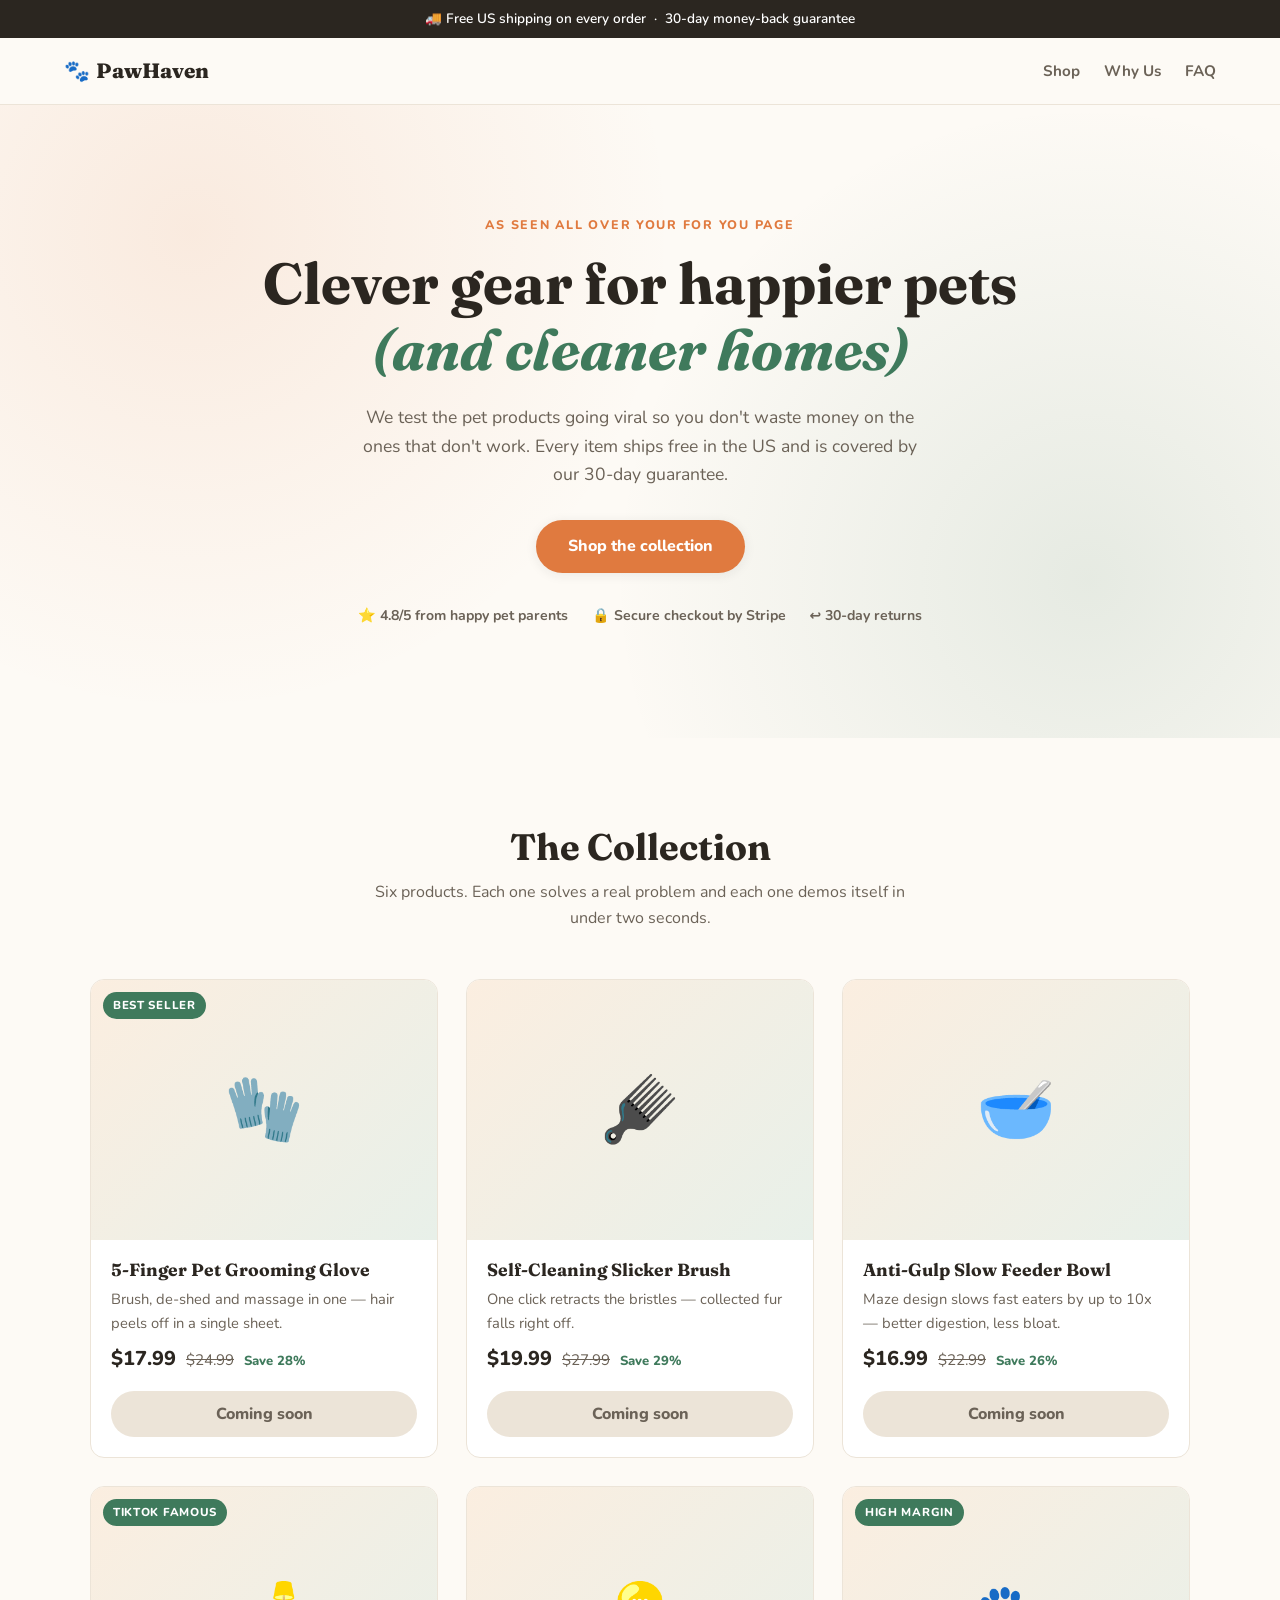
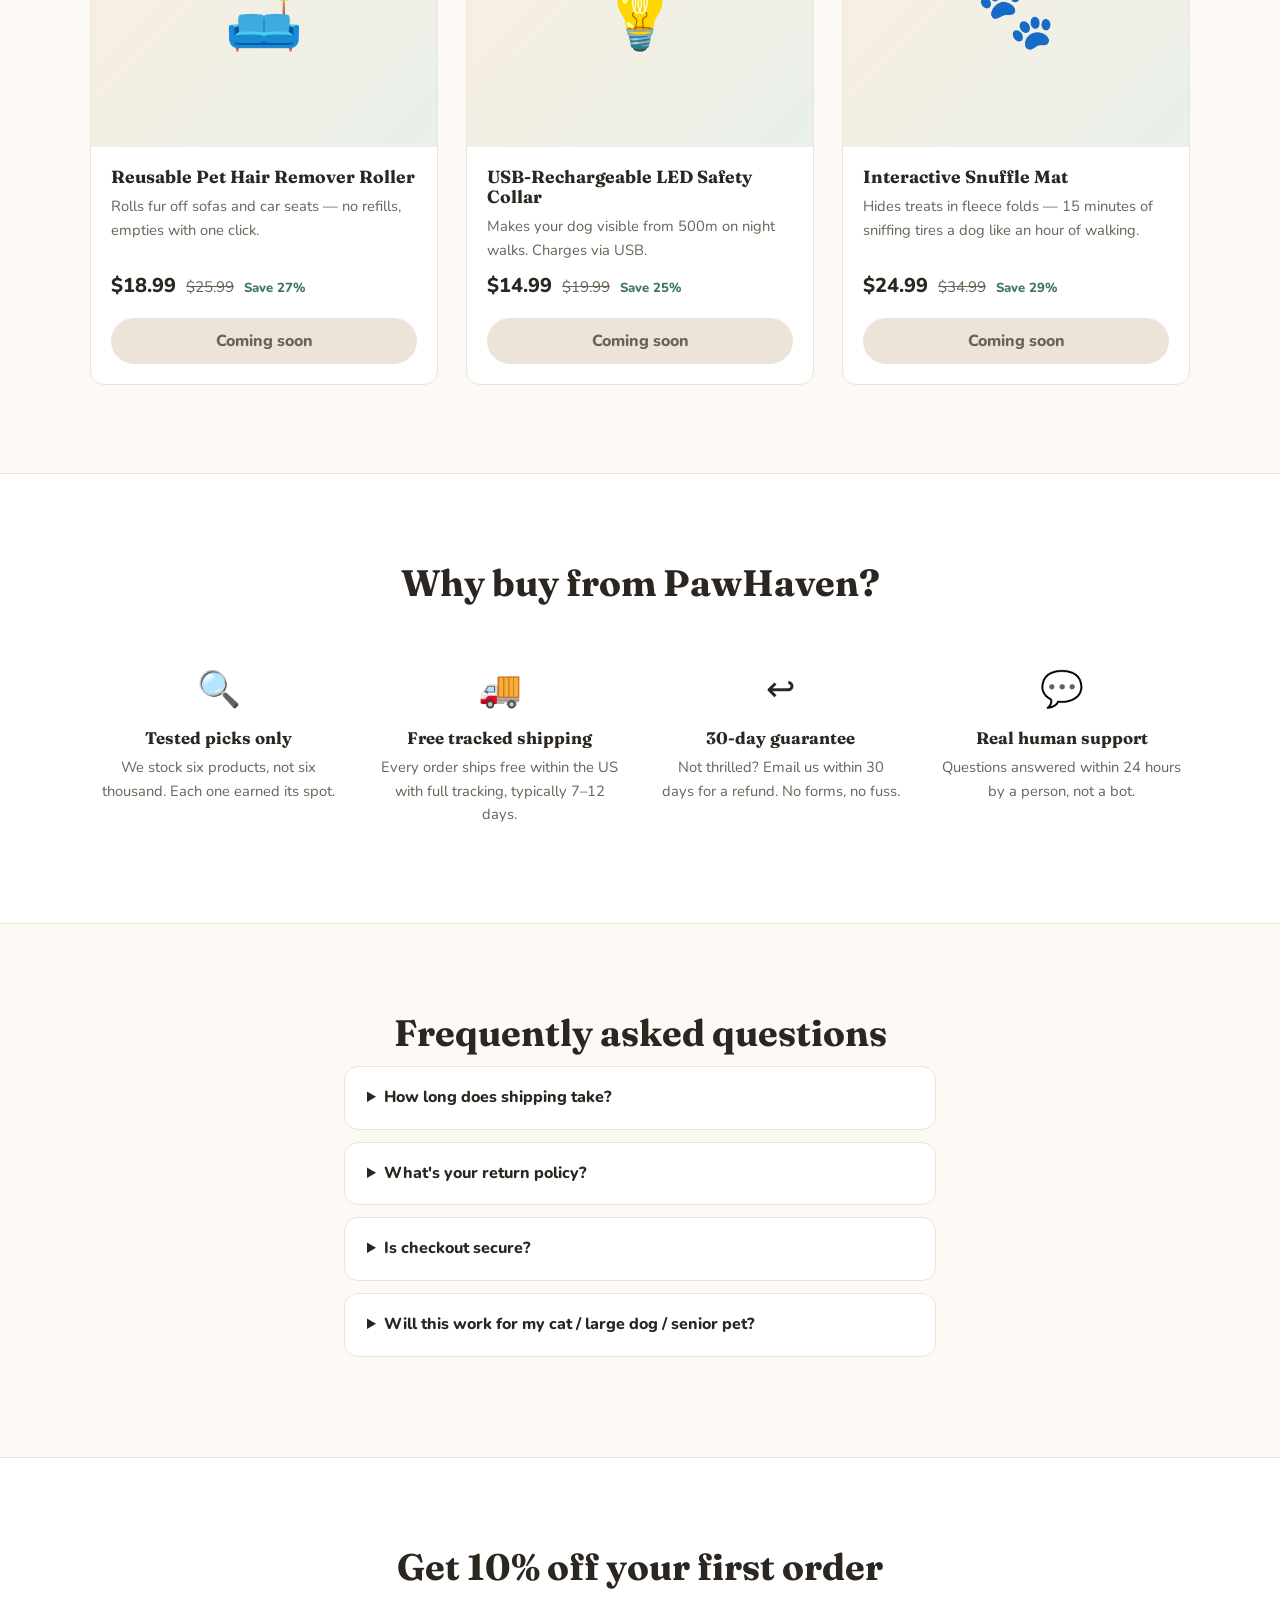
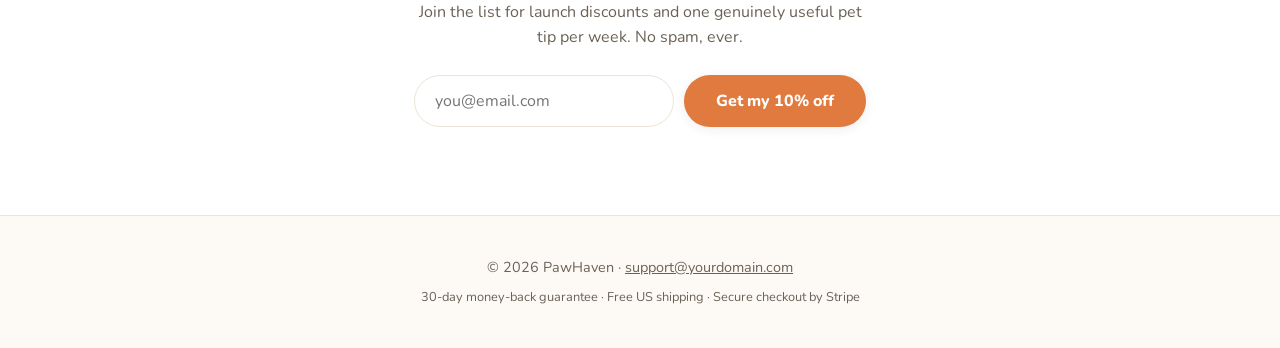
==== index.html @ 79b362ac "Add PawHaven dropshipping store: storefront, product catalog, and launch playbooks - Static storefro" ====
<!DOCTYPE html>
<html lang="en">
<head>
  <meta charset="UTF-8" />
  <meta name="viewport" content="width=device-width, initial-scale=1.0" />
  <title>PawHaven — Clever Gear for Happier Pets</title>
  <meta name="description" content="TikTok-famous pet essentials: grooming gloves, self-cleaning brushes, slow feeders and more. Free US shipping on every order." />
  <link rel="preconnect" href="https://fonts.googleapis.com" />
  <link rel="preconnect" href="https://fonts.gstatic.com" crossorigin />
  <link href="https://fonts.googleapis.com/css2?family=Nunito:wght@400;600;700;800&family=Fraunces:opsz,wght@9..144,600;9..144,700&display=swap" rel="stylesheet" />
  <link rel="stylesheet" href="assets/css/style.css" />
  <link rel="icon" href="data:image/svg+xml,<svg xmlns='http://www.w3.org/2000/svg' viewBox='0 0 100 100'><text y='.9em' font-size='90'>🐾</text></svg>" />
</head>
<body>

  <div class="announcement">🚚 Free US shipping on every order &nbsp;·&nbsp; 30-day money-back guarantee</div>

  <header class="site-header">
    <a class="logo" href="#">🐾 <span>PawHaven</span></a>
    <nav>
      <a href="#products">Shop</a>
      <a href="#why-us">Why Us</a>
      <a href="#faq">FAQ</a>
    </nav>
  </header>

  <section class="hero">
    <div class="hero-inner">
      <p class="hero-kicker">As seen all over your For You page</p>
      <h1>Clever gear for happier pets<br /><em>(and cleaner homes)</em></h1>
      <p class="hero-sub">We test the pet products going viral so you don't waste money on the ones that don't work. Every item ships free in the US and is covered by our 30-day guarantee.</p>
      <a class="btn btn-primary" href="#products">Shop the collection</a>
      <div class="hero-trust">
        <span>⭐ 4.8/5 from happy pet parents</span>
        <span>🔒 Secure checkout by Stripe</span>
        <span>↩️ 30-day returns</span>
      </div>
    </div>
  </section>

  <main>
    <section id="products" class="products-section">
      <h2>The Collection</h2>
      <p class="section-sub">Six products. Each one solves a real problem and each one demos itself in under two seconds.</p>
      <div class="product-grid" id="product-grid"><!-- rendered by app.js --></div>
    </section>

    <section id="why-us" class="why-section">
      <h2>Why buy from PawHaven?</h2>
      <div class="why-grid">
        <div class="why-card"><div class="why-icon">🔍</div><h3>Tested picks only</h3><p>We stock six products, not six thousand. Each one earned its spot.</p></div>
        <div class="why-card"><div class="why-icon">🚚</div><h3>Free tracked shipping</h3><p>Every order ships free within the US with full tracking, typically 7–12 days.</p></div>
        <div class="why-card"><div class="why-icon">↩️</div><h3>30-day guarantee</h3><p>Not thrilled? Email us within 30 days for a refund. No forms, no fuss.</p></div>
        <div class="why-card"><div class="why-icon">💬</div><h3>Real human support</h3><p>Questions answered within 24 hours by a person, not a bot.</p></div>
      </div>
    </section>

    <section id="faq" class="faq-section">
      <h2>Frequently asked questions</h2>
      <details><summary>How long does shipping take?</summary><p>Orders are processed within 1–2 business days and arrive in 7–12 business days with free tracked US shipping. You'll get a tracking number by email as soon as your order ships.</p></details>
      <details><summary>What's your return policy?</summary><p>If you're not happy within 30 days of delivery, email us and we'll refund you. For orders under $30 we usually don't even ask you to ship it back.</p></details>
      <details><summary>Is checkout secure?</summary><p>Yes — payments are processed by Stripe, the same processor used by Amazon and Google. We never see or store your card details.</p></details>
      <details><summary>Will this work for my cat / large dog / senior pet?</summary><p>Product pages list sizing and suitability details. Not sure? Email us with your pet's breed and we'll give you a straight answer — including "don't buy this one."</p></details>
    </section>

    <section class="email-section">
      <h2>Get 10% off your first order</h2>
      <p>Join the list for launch discounts and one genuinely useful pet tip per week. No spam, ever.</p>
      <!-- Create a free form at formspree.io and paste your endpoint below -->
      <form class="email-form" action="https://formspree.io/f/YOUR_FORM_ID" method="POST">
        <input type="email" name="email" placeholder="you@email.com" required />
        <button class="btn btn-primary" type="submit">Get my 10% off</button>
      </form>
    </section>
  </main>

  <footer class="site-footer">
    <p>© 2026 PawHaven · <a href="mailto:support@yourdomain.com">support@yourdomain.com</a></p>
    <p class="footer-fine">30-day money-back guarantee · Free US shipping · Secure checkout by Stripe</p>
  </footer>

  <!-- Product detail modal -->
  <div class="modal-backdrop" id="modal-backdrop" hidden>
    <div class="modal" role="dialog" aria-modal="true" id="modal"><!-- rendered by app.js --></div>
  </div>

  <script src="products.js"></script>
  <script src="assets/js/app.js"></script>
</body>
</html>
---- assets/css/style.css ----
/* ============ PawHaven storefront ============ */
:root {
  --bg: #fdfaf5;
  --surface: #ffffff;
  --ink: #2b2620;
  --ink-soft: #6b6257;
  --brand: #e07a3f;
  --brand-dark: #c9662e;
  --accent: #3f7a5c;
  --line: #ece4d8;
  --radius: 14px;
  --shadow: 0 2px 12px rgba(43, 38, 32, 0.08);
  --shadow-lg: 0 12px 40px rgba(43, 38, 32, 0.18);
}

* { margin: 0; padding: 0; box-sizing: border-box; }
html { scroll-behavior: smooth; }
body {
  font-family: "Nunito", system-ui, sans-serif;
  background: var(--bg);
  color: var(--ink);
  line-height: 1.6;
}
h1, h2, h3 { font-family: "Fraunces", Georgia, serif; line-height: 1.15; }
img { max-width: 100%; display: block; }
a { color: inherit; }

/* --- announcement bar --- */
.announcement {
  background: var(--ink);
  color: #fff;
  text-align: center;
  font-size: 0.85rem;
  font-weight: 600;
  padding: 8px 16px;
}

/* --- header --- */
.site-header {
  display: flex;
  justify-content: space-between;
  align-items: center;
  padding: 16px clamp(16px, 5vw, 64px);
  background: var(--bg);
  position: sticky;
  top: 0;
  z-index: 50;
  border-bottom: 1px solid var(--line);
}
.logo { font-size: 1.3rem; font-weight: 800; text-decoration: none; }
.logo span { font-family: "Fraunces", serif; }
.site-header nav { display: flex; gap: 24px; }
.site-header nav a { text-decoration: none; font-weight: 700; font-size: 0.95rem; color: var(--ink-soft); }
.site-header nav a:hover { color: var(--brand); }

/* --- hero --- */
.hero {
  padding: clamp(48px, 9vw, 110px) 24px;
  text-align: center;
  background:
    radial-gradient(circle at 15% 20%, rgba(224, 122, 63, 0.12), transparent 40%),
    radial-gradient(circle at 85% 75%, rgba(63, 122, 92, 0.12), transparent 40%);
}
.hero-inner { max-width: 760px; margin: 0 auto; }
.hero-kicker {
  text-transform: uppercase;
  letter-spacing: 0.14em;
  font-size: 0.78rem;
  font-weight: 800;
  color: var(--brand);
  margin-bottom: 16px;
}
.hero h1 { font-size: clamp(2.1rem, 5.5vw, 3.6rem); margin-bottom: 20px; }
.hero h1 em { color: var(--accent); font-style: italic; }
.hero-sub { font-size: 1.1rem; color: var(--ink-soft); max-width: 560px; margin: 0 auto 32px; }
.hero-trust {
  display: flex;
  gap: 24px;
  justify-content: center;
  flex-wrap: wrap;
  margin-top: 32px;
  font-size: 0.88rem;
  font-weight: 700;
  color: var(--ink-soft);
}

/* --- buttons --- */
.btn {
  display: inline-block;
  padding: 14px 32px;
  border-radius: 999px;
  font-weight: 800;
  font-size: 1rem;
  text-decoration: none;
  border: none;
  cursor: pointer;
  font-family: inherit;
  transition: transform 0.15s, box-shadow 0.15s, background 0.15s;
}
.btn-primary { background: var(--brand); color: #fff; box-shadow: var(--shadow); }
.btn-primary:hover { background: var(--brand-dark); transform: translateY(-2px); box-shadow: var(--shadow-lg); }
.btn-disabled { background: var(--line); color: var(--ink-soft); cursor: not-allowed; }

/* --- sections --- */
main section { padding: clamp(48px, 7vw, 88px) clamp(16px, 5vw, 64px); }
main h2 { font-size: clamp(1.6rem, 3.5vw, 2.3rem); text-align: center; margin-bottom: 12px; }
.section-sub { text-align: center; color: var(--ink-soft); max-width: 540px; margin: 0 auto 48px; }

/* --- product grid --- */
.product-grid {
  display: grid;
  grid-template-columns: repeat(auto-fill, minmax(280px, 1fr));
  gap: 28px;
  max-width: 1100px;
  margin: 0 auto;
}
.product-card {
  background: var(--surface);
  border: 1px solid var(--line);
  border-radius: var(--radius);
  overflow: hidden;
  cursor: pointer;
  transition: transform 0.18s, box-shadow 0.18s;
  display: flex;
  flex-direction: column;
}
.product-card:hover { transform: translateY(-4px); box-shadow: var(--shadow-lg); }
.product-media {
  aspect-ratio: 4 / 3;
  display: grid;
  place-items: center;
  font-size: 4rem;
  background: linear-gradient(135deg, #fbeee0, #e8f0e9);
  position: relative;
}
.product-media img { width: 100%; height: 100%; object-fit: cover; }
.product-badge {
  position: absolute;
  top: 12px;
  left: 12px;
  background: var(--accent);
  color: #fff;
  font-size: 0.72rem;
  font-weight: 800;
  text-transform: uppercase;
  letter-spacing: 0.06em;
  padding: 4px 10px;
  border-radius: 999px;
}
.product-body { padding: 20px; display: flex; flex-direction: column; gap: 8px; flex: 1; }
.product-body h3 { font-size: 1.1rem; }
.product-short { color: var(--ink-soft); font-size: 0.92rem; flex: 1; }
.product-pricing { display: flex; align-items: baseline; gap: 10px; }
.price { font-weight: 800; font-size: 1.25rem; }
.compare-at { color: var(--ink-soft); text-decoration: line-through; font-size: 0.95rem; }
.save-tag { color: var(--accent); font-weight: 800; font-size: 0.82rem; }
.product-body .btn { width: 100%; text-align: center; margin-top: 8px; padding: 12px; }

/* --- why us --- */
.why-section { background: var(--surface); border-block: 1px solid var(--line); }
.why-grid {
  display: grid;
  grid-template-columns: repeat(auto-fit, minmax(220px, 1fr));
  gap: 24px;
  max-width: 1100px;
  margin: 48px auto 0;
}
.why-card { text-align: center; padding: 8px; }
.why-icon { font-size: 2.2rem; margin-bottom: 12px; }
.why-card h3 { font-size: 1.05rem; margin-bottom: 8px; }
.why-card p { color: var(--ink-soft); font-size: 0.92rem; }

/* --- FAQ --- */
.faq-section { max-width: 720px; margin: 0 auto; }
.faq-section details {
  background: var(--surface);
  border: 1px solid var(--line);
  border-radius: var(--radius);
  padding: 18px 22px;
  margin-bottom: 12px;
}
.faq-section summary { font-weight: 800; cursor: pointer; }
.faq-section details p { margin-top: 10px; color: var(--ink-soft); }

/* --- email capture --- */
.email-section { text-align: center; background: var(--surface); border-top: 1px solid var(--line); }
.email-section p { color: var(--ink-soft); max-width: 460px; margin: 0 auto 24px; }
.email-form { display: flex; gap: 10px; justify-content: center; flex-wrap: wrap; }
.email-form input {
  padding: 14px 20px;
  border-radius: 999px;
  border: 1px solid var(--line);
  font-family: inherit;
  font-size: 1rem;
  min-width: 260px;
}
.email-form input:focus { outline: 2px solid var(--brand); border-color: transparent; }

/* --- footer --- */
.site-footer {
  text-align: center;
  padding: 40px 24px;
  border-top: 1px solid var(--line);
  color: var(--ink-soft);
  font-size: 0.9rem;
}
.footer-fine { font-size: 0.8rem; margin-top: 8px; }

/* --- modal --- */
.modal-backdrop[hidden] { display: none; }
.modal-backdrop {
  position: fixed;
  inset: 0;
  background: rgba(43, 38, 32, 0.55);
  display: grid;
  place-items: center;
  padding: 20px;
  z-index: 100;
}
.modal {
  background: var(--surface);
  border-radius: var(--radius);
  max-width: 820px;
  width: 100%;
  max-height: 90vh;
  overflow-y: auto;
  display: grid;
  grid-template-columns: 1fr 1fr;
  position: relative;
}
.modal .product-media { aspect-ratio: auto; min-height: 320px; font-size: 6rem; }
.modal-content { padding: 32px; display: flex; flex-direction: column; gap: 14px; }
.modal-content h3 { font-size: 1.5rem; }
.modal-content ul { padding-left: 20px; color: var(--ink-soft); font-size: 0.95rem; }
.modal-close {
  position: absolute;
  top: 12px;
  right: 12px;
  background: var(--surface);
  border: 1px solid var(--line);
  border-radius: 50%;
  width: 36px;
  height: 36px;
  font-size: 1.1rem;
  cursor: pointer;
  z-index: 2;
}
.modal-desc { color: var(--ink-soft); }
.modal-guarantee { font-size: 0.85rem; color: var(--ink-soft); text-align: center; }

@media (max-width: 680px) {
  .modal { grid-template-columns: 1fr; }
  .site-header nav { gap: 14px; font-size: 0.9rem; }
}
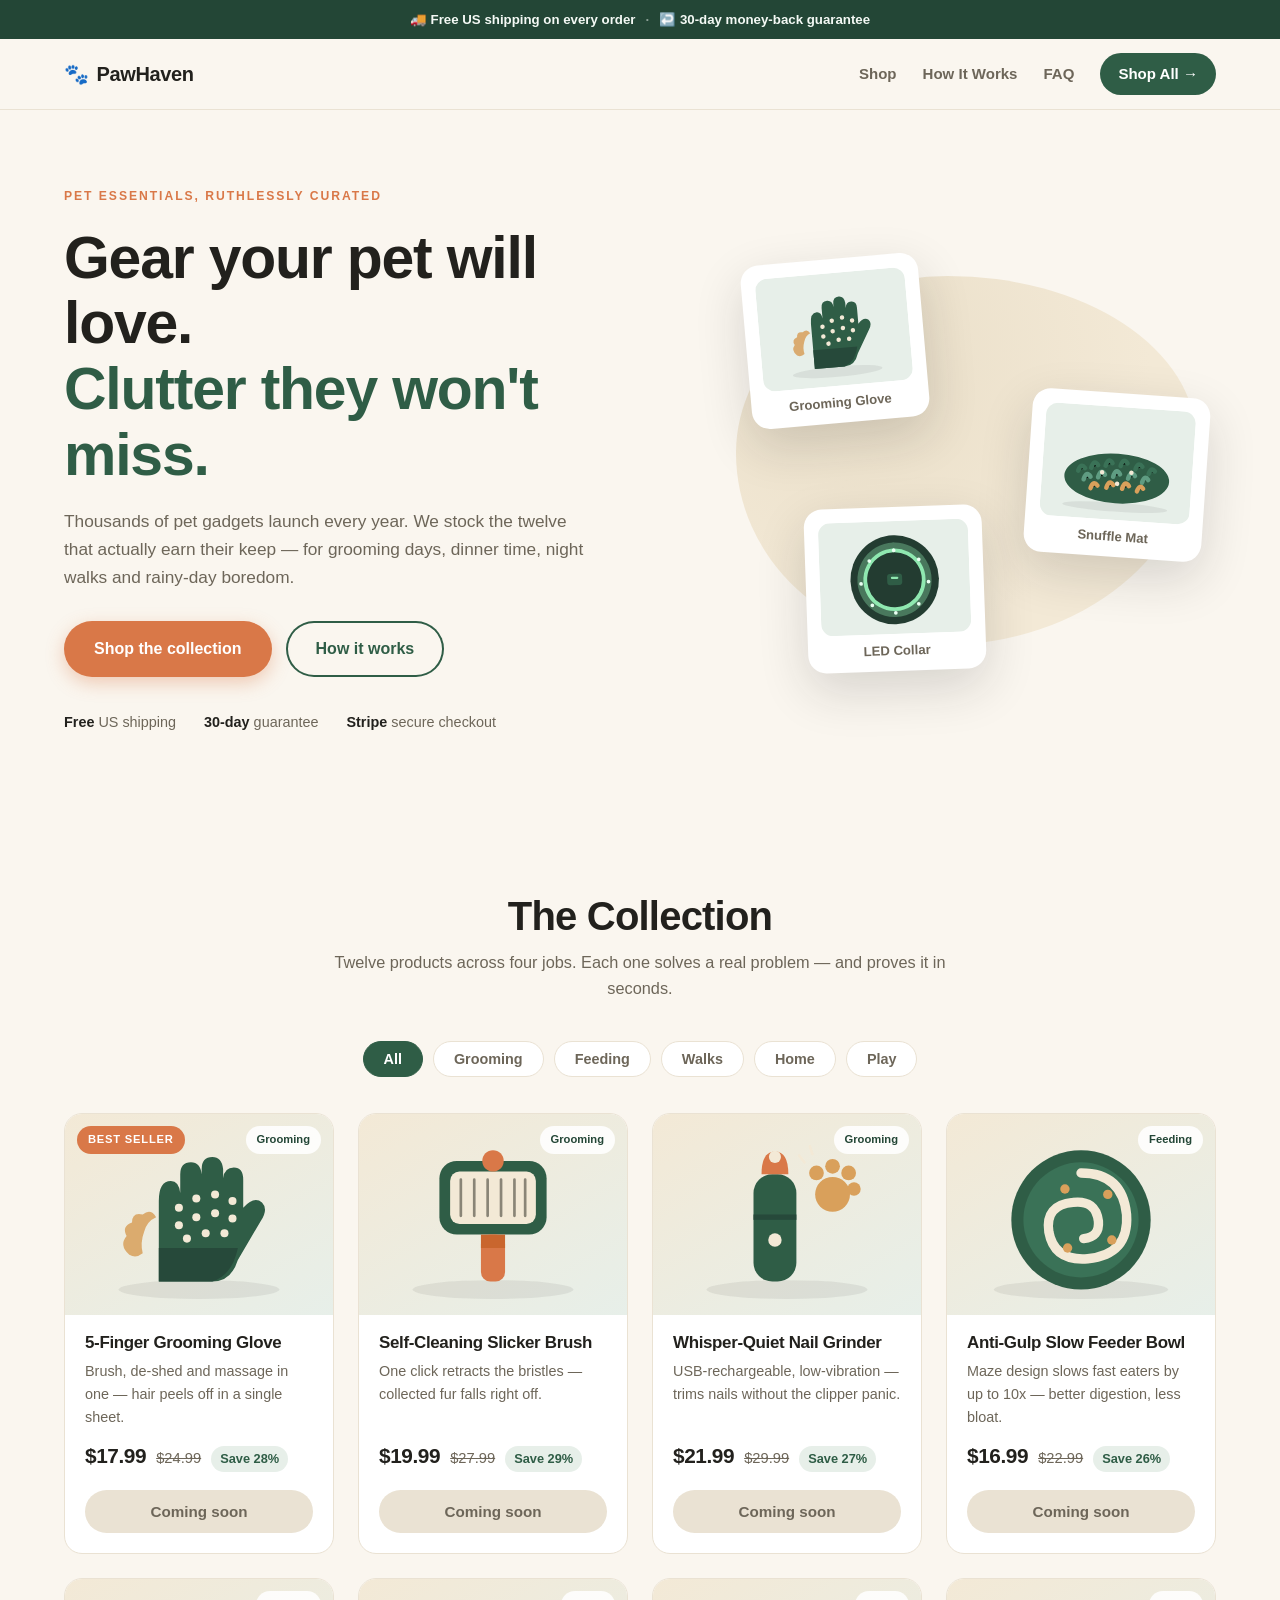
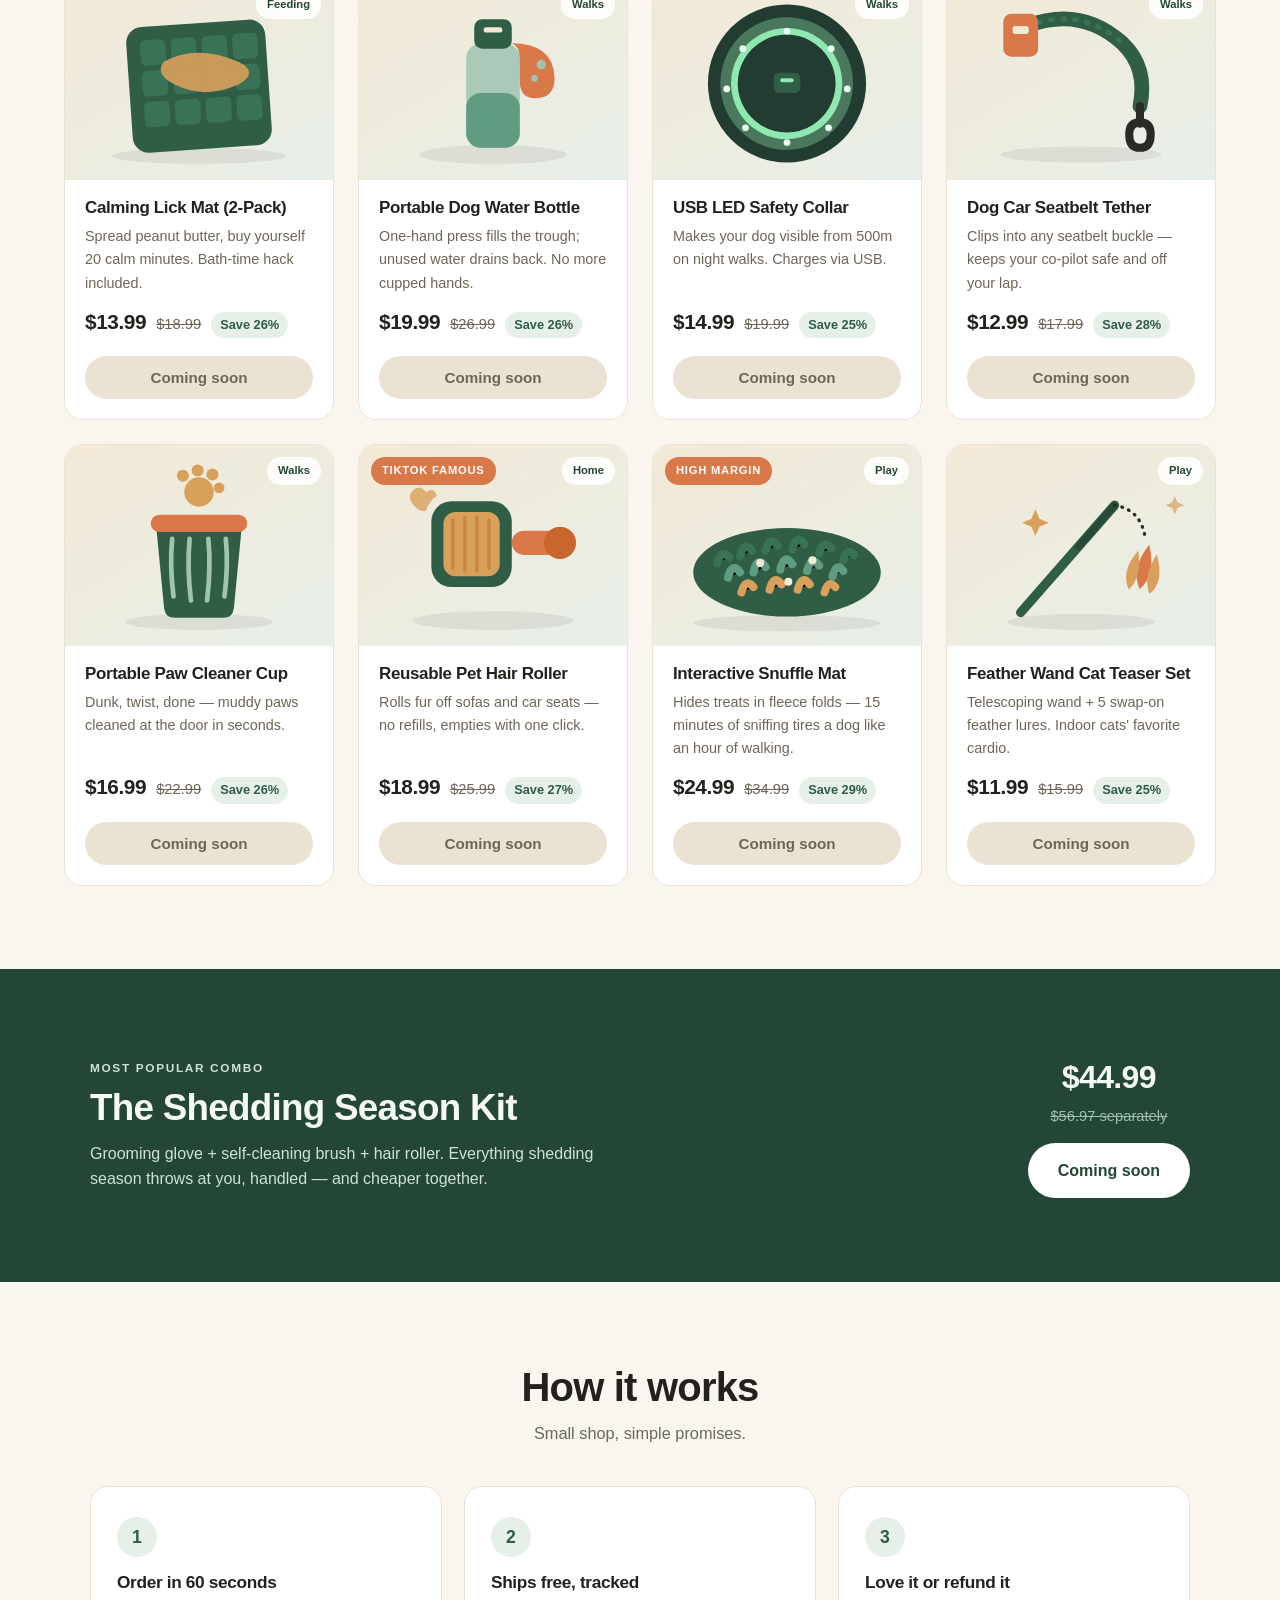
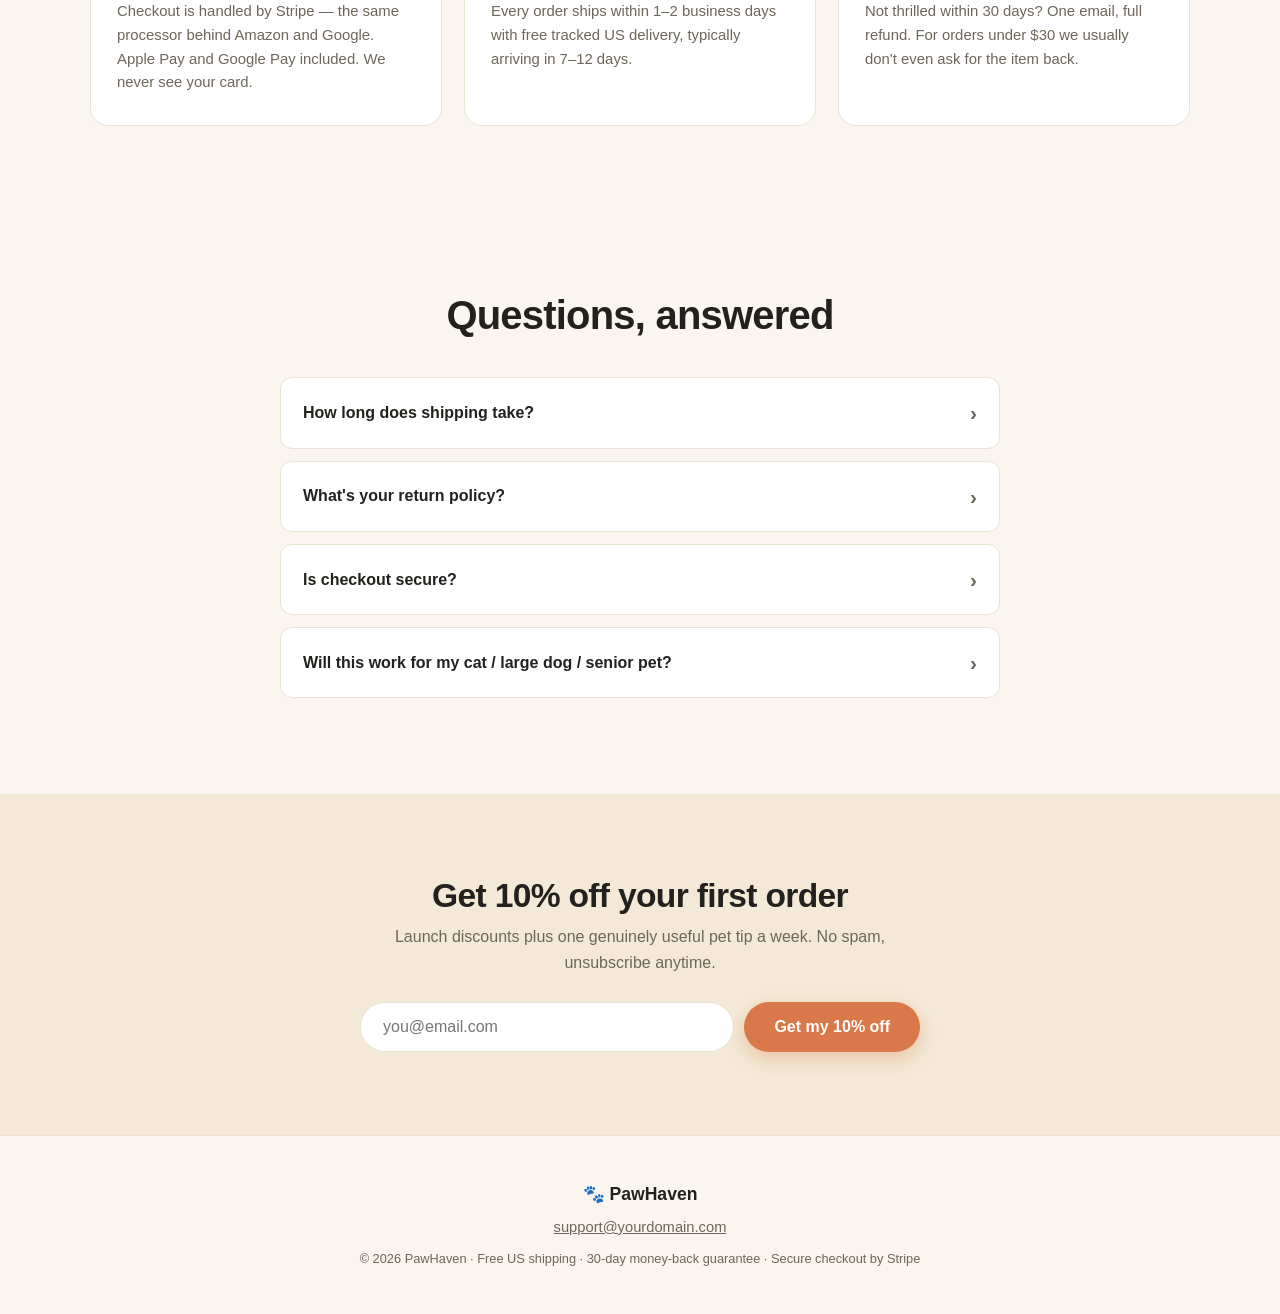
==== commit decce519: "Redesign storefront: premium layout, 12-product catalog, SVG illustrations - Doubled catalog to 12 p" ====
--- a/index.html
+++ b/index.html
@@ -4,79 +4,110 @@
   <meta charset="UTF-8" />
   <meta name="viewport" content="width=device-width, initial-scale=1.0" />
   <title>PawHaven — Clever Gear for Happier Pets</title>
-  <meta name="description" content="TikTok-famous pet essentials: grooming gloves, self-cleaning brushes, slow feeders and more. Free US shipping on every order." />
-  <link rel="preconnect" href="https://fonts.googleapis.com" />
-  <link rel="preconnect" href="https://fonts.gstatic.com" crossorigin />
-  <link href="https://fonts.googleapis.com/css2?family=Nunito:wght@400;600;700;800&family=Fraunces:opsz,wght@9..144,600;9..144,700&display=swap" rel="stylesheet" />
+  <meta name="description" content="12 tested pet essentials: grooming, feeding, walks, play. Free US shipping and a 30-day guarantee on every order." />
   <link rel="stylesheet" href="assets/css/style.css" />
   <link rel="icon" href="data:image/svg+xml,<svg xmlns='http://www.w3.org/2000/svg' viewBox='0 0 100 100'><text y='.9em' font-size='90'>🐾</text></svg>" />
 </head>
 <body>
 
-  <div class="announcement">🚚 Free US shipping on every order &nbsp;·&nbsp; 30-day money-back guarantee</div>
+  <div class="announcement"><span>🚚 Free US shipping on every order</span><span class="dot">·</span><span>↩️ 30-day money-back guarantee</span></div>
 
-  <header class="site-header">
-    <a class="logo" href="#">🐾 <span>PawHaven</span></a>
+  <header class="site-header" id="top">
+    <a class="logo" href="#top"><span class="logo-mark">🐾</span><span class="logo-name">PawHaven</span></a>
     <nav>
       <a href="#products">Shop</a>
-      <a href="#why-us">Why Us</a>
+      <a href="#how">How It Works</a>
       <a href="#faq">FAQ</a>
+      <a class="nav-cta" href="#products">Shop All →</a>
     </nav>
   </header>
 
   <section class="hero">
-    <div class="hero-inner">
-      <p class="hero-kicker">As seen all over your For You page</p>
-      <h1>Clever gear for happier pets<br /><em>(and cleaner homes)</em></h1>
-      <p class="hero-sub">We test the pet products going viral so you don't waste money on the ones that don't work. Every item ships free in the US and is covered by our 30-day guarantee.</p>
-      <a class="btn btn-primary" href="#products">Shop the collection</a>
-      <div class="hero-trust">
-        <span>⭐ 4.8/5 from happy pet parents</span>
-        <span>🔒 Secure checkout by Stripe</span>
-        <span>↩️ 30-day returns</span>
+    <div class="hero-copy">
+      <p class="hero-kicker">Pet essentials, ruthlessly curated</p>
+      <h1>Gear your pet will love.<br /><span class="accent">Clutter they won't miss.</span></h1>
+      <p class="hero-sub">Thousands of pet gadgets launch every year. We stock the twelve that actually earn their keep — for grooming days, dinner time, night walks and rainy-day boredom.</p>
+      <div class="hero-actions">
+        <a class="btn btn-primary" href="#products">Shop the collection</a>
+        <a class="btn btn-ghost" href="#how">How it works</a>
       </div>
+      <ul class="hero-trust">
+        <li><strong>Free</strong> US shipping</li>
+        <li><strong>30-day</strong> guarantee</li>
+        <li><strong>Stripe</strong> secure checkout</li>
+      </ul>
+    </div>
+    <div class="hero-art" aria-hidden="true">
+      <div class="hero-blob"></div>
+      <div class="hero-card hc-1"><img src="assets/img/grooming-glove.svg" alt="" /><span>Grooming Glove</span></div>
+      <div class="hero-card hc-2"><img src="assets/img/snuffle-mat.svg" alt="" /><span>Snuffle Mat</span></div>
+      <div class="hero-card hc-3"><img src="assets/img/led-collar.svg" alt="" /><span>LED Collar</span></div>
     </div>
   </section>
 
   <main>
     <section id="products" class="products-section">
-      <h2>The Collection</h2>
-      <p class="section-sub">Six products. Each one solves a real problem and each one demos itself in under two seconds.</p>
+      <div class="section-head">
+        <h2>The Collection</h2>
+        <p class="section-sub">Twelve products across four jobs. Each one solves a real problem — and proves it in seconds.</p>
+      </div>
+      <div class="filter-bar" id="filter-bar" role="tablist" aria-label="Filter products by category"></div>
       <div class="product-grid" id="product-grid"><!-- rendered by app.js --></div>
     </section>
 
-    <section id="why-us" class="why-section">
-      <h2>Why buy from PawHaven?</h2>
-      <div class="why-grid">
-        <div class="why-card"><div class="why-icon">🔍</div><h3>Tested picks only</h3><p>We stock six products, not six thousand. Each one earned its spot.</p></div>
-        <div class="why-card"><div class="why-icon">🚚</div><h3>Free tracked shipping</h3><p>Every order ships free within the US with full tracking, typically 7–12 days.</p></div>
-        <div class="why-card"><div class="why-icon">↩️</div><h3>30-day guarantee</h3><p>Not thrilled? Email us within 30 days for a refund. No forms, no fuss.</p></div>
-        <div class="why-card"><div class="why-icon">💬</div><h3>Real human support</h3><p>Questions answered within 24 hours by a person, not a bot.</p></div>
+    <section class="bundle-banner">
+      <div class="bundle-inner">
+        <div>
+          <p class="bundle-kicker">Most popular combo</p>
+          <h2>The Shedding Season Kit</h2>
+          <p>Grooming glove + self-cleaning brush + hair roller. Everything shedding season throws at you, handled — and cheaper together.</p>
+        </div>
+        <div class="bundle-cta">
+          <div class="bundle-price"><span class="price">$44.99</span><span class="compare-at">$56.97 separately</span></div>
+          <a class="btn btn-light" id="bundle-btn" href="#products">Coming soon</a>
+        </div>
+      </div>
+    </section>
+
+    <section id="how" class="how-section">
+      <div class="section-head">
+        <h2>How it works</h2>
+        <p class="section-sub">Small shop, simple promises.</p>
+      </div>
+      <div class="how-grid">
+        <div class="how-card"><span class="how-num">1</span><h3>Order in 60 seconds</h3><p>Checkout is handled by Stripe — the same processor behind Amazon and Google. Apple&nbsp;Pay and Google&nbsp;Pay included. We never see your card.</p></div>
+        <div class="how-card"><span class="how-num">2</span><h3>Ships free, tracked</h3><p>Every order ships within 1–2 business days with free tracked US delivery, typically arriving in 7–12 days.</p></div>
+        <div class="how-card"><span class="how-num">3</span><h3>Love it or refund it</h3><p>Not thrilled within 30 days? One email, full refund. For orders under $30 we usually don't even ask for the item back.</p></div>
       </div>
     </section>
 
     <section id="faq" class="faq-section">
-      <h2>Frequently asked questions</h2>
-      <details><summary>How long does shipping take?</summary><p>Orders are processed within 1–2 business days and arrive in 7–12 business days with free tracked US shipping. You'll get a tracking number by email as soon as your order ships.</p></details>
-      <details><summary>What's your return policy?</summary><p>If you're not happy within 30 days of delivery, email us and we'll refund you. For orders under $30 we usually don't even ask you to ship it back.</p></details>
-      <details><summary>Is checkout secure?</summary><p>Yes — payments are processed by Stripe, the same processor used by Amazon and Google. We never see or store your card details.</p></details>
-      <details><summary>Will this work for my cat / large dog / senior pet?</summary><p>Product pages list sizing and suitability details. Not sure? Email us with your pet's breed and we'll give you a straight answer — including "don't buy this one."</p></details>
+      <div class="section-head"><h2>Questions, answered</h2></div>
+      <div class="faq-list">
+        <details><summary>How long does shipping take?<span class="chev">›</span></summary><p>Orders are processed within 1–2 business days and arrive in 7–12 business days with free tracked US shipping. You'll get a tracking number by email as soon as your order ships.</p></details>
+        <details><summary>What's your return policy?<span class="chev">›</span></summary><p>If you're not happy within 30 days of delivery, email us and we'll refund you. For orders under $30 we usually don't even ask you to ship it back.</p></details>
+        <details><summary>Is checkout secure?<span class="chev">›</span></summary><p>Yes — payments are processed by Stripe. We never see or store your card details, and every page is served over HTTPS.</p></details>
+        <details><summary>Will this work for my cat / large dog / senior pet?<span class="chev">›</span></summary><p>Product pages list sizing and suitability. Not sure? Email us with your pet's breed and we'll give you a straight answer — including "don't buy this one."</p></details>
+      </div>
     </section>
 
     <section class="email-section">
-      <h2>Get 10% off your first order</h2>
-      <p>Join the list for launch discounts and one genuinely useful pet tip per week. No spam, ever.</p>
-      <!-- Create a free form at formspree.io and paste your endpoint below -->
-      <form class="email-form" action="https://formspree.io/f/YOUR_FORM_ID" method="POST">
-        <input type="email" name="email" placeholder="you@email.com" required />
-        <button class="btn btn-primary" type="submit">Get my 10% off</button>
-      </form>
+      <div class="email-inner">
+        <h2>Get 10% off your first order</h2>
+        <p>Launch discounts plus one genuinely useful pet tip a week. No spam, unsubscribe anytime.</p>
+        <!-- Create a free form at formspree.io and paste your endpoint below -->
+        <form class="email-form" action="https://formspree.io/f/YOUR_FORM_ID" method="POST">
+          <input type="email" name="email" placeholder="you@email.com" required aria-label="Email address" />
+          <button class="btn btn-primary" type="submit">Get my 10% off</button>
+        </form>
+      </div>
     </section>
   </main>
 
   <footer class="site-footer">
-    <p>© 2026 PawHaven · <a href="mailto:support@yourdomain.com">support@yourdomain.com</a></p>
-    <p class="footer-fine">30-day money-back guarantee · Free US shipping · Secure checkout by Stripe</p>
+    <div class="footer-brand">🐾 <strong>PawHaven</strong></div>
+    <p><a href="mailto:support@yourdomain.com">support@yourdomain.com</a></p>
+    <p class="footer-fine">© 2026 PawHaven · Free US shipping · 30-day money-back guarantee · Secure checkout by Stripe</p>
   </footer>
 
   <!-- Product detail modal -->
--- a/assets/css/style.css
+++ b/assets/css/style.css
@@ -1,254 +1,172 @@
-/* ============ PawHaven storefront ============ */
+/* ============ PawHaven storefront — v2 ============ */
+/* System font stack only: zero external requests, instant render. */
 :root {
-  --bg: #fdfaf5;
+  --bg: #faf6ef;
   --surface: #ffffff;
-  --ink: #2b2620;
-  --ink-soft: #6b6257;
-  --brand: #e07a3f;
-  --brand-dark: #c9662e;
-  --accent: #3f7a5c;
-  --line: #ece4d8;
-  --radius: 14px;
-  --shadow: 0 2px 12px rgba(43, 38, 32, 0.08);
-  --shadow-lg: 0 12px 40px rgba(43, 38, 32, 0.18);
+  --ink: #22211d;
+  --ink-soft: #6d6659;
+  --green: #2f5d46;
+  --green-deep: #234636;
+  --green-soft: #e7efe9;
+  --terra: #d97848;
+  --terra-dark: #c9662e;
+  --sand: #f3e9d6;
+  --line: #eae2d3;
+  --radius: 18px;
+  --radius-sm: 12px;
+  --shadow: 0 2px 10px rgba(34, 33, 29, 0.06);
+  --shadow-lg: 0 18px 50px rgba(34, 33, 29, 0.16);
+  --font: -apple-system, BlinkMacSystemFont, "Segoe UI", Roboto, "Helvetica Neue", Arial, sans-serif;
 }
 
 * { margin: 0; padding: 0; box-sizing: border-box; }
 html { scroll-behavior: smooth; }
-body {
-  font-family: "Nunito", system-ui, sans-serif;
-  background: var(--bg);
-  color: var(--ink);
-  line-height: 1.6;
-}
-h1, h2, h3 { font-family: "Fraunces", Georgia, serif; line-height: 1.15; }
+body { font-family: var(--font); background: var(--bg); color: var(--ink); line-height: 1.6; -webkit-font-smoothing: antialiased; }
+h1, h2, h3 { line-height: 1.12; letter-spacing: -0.02em; }
 img { max-width: 100%; display: block; }
 a { color: inherit; }
 
-/* --- announcement bar --- */
-.announcement {
-  background: var(--ink);
-  color: #fff;
-  text-align: center;
-  font-size: 0.85rem;
-  font-weight: 600;
-  padding: 8px 16px;
-}
+/* --- announcement --- */
+.announcement { background: var(--green-deep); color: #f4f9f5; text-align: center; font-size: 0.83rem; font-weight: 600; padding: 9px 16px; display: flex; gap: 10px; justify-content: center; flex-wrap: wrap; }
+.announcement .dot { opacity: 0.5; }
 
 /* --- header --- */
 .site-header {
-  display: flex;
-  justify-content: space-between;
-  align-items: center;
-  padding: 16px clamp(16px, 5vw, 64px);
-  background: var(--bg);
-  position: sticky;
-  top: 0;
-  z-index: 50;
+  display: flex; justify-content: space-between; align-items: center;
+  padding: 14px clamp(16px, 5vw, 72px);
+  position: sticky; top: 0; z-index: 50;
+  background: rgba(250, 246, 239, 0.92);
+  backdrop-filter: blur(10px);
   border-bottom: 1px solid var(--line);
 }
-.logo { font-size: 1.3rem; font-weight: 800; text-decoration: none; }
-.logo span { font-family: "Fraunces", serif; }
-.site-header nav { display: flex; gap: 24px; }
-.site-header nav a { text-decoration: none; font-weight: 700; font-size: 0.95rem; color: var(--ink-soft); }
-.site-header nav a:hover { color: var(--brand); }
+.logo { display: flex; align-items: center; gap: 8px; font-size: 1.25rem; font-weight: 800; text-decoration: none; letter-spacing: -0.02em; }
+.site-header nav { display: flex; gap: 26px; align-items: center; }
+.site-header nav a { text-decoration: none; font-weight: 600; font-size: 0.94rem; color: var(--ink-soft); }
+.site-header nav a:hover { color: var(--green); }
+.nav-cta { background: var(--green); color: #fff !important; padding: 9px 18px; border-radius: 999px; font-weight: 700 !important; }
+.nav-cta:hover { background: var(--green-deep); }
+
+/* --- buttons --- */
+.btn { display: inline-block; padding: 15px 30px; border-radius: 999px; font-weight: 700; font-size: 1rem; text-decoration: none; border: none; cursor: pointer; font-family: inherit; transition: transform 0.15s, box-shadow 0.15s, background 0.15s; text-align: center; }
+.btn-primary { background: var(--terra); color: #fff; box-shadow: 0 6px 18px rgba(217, 120, 72, 0.35); }
+.btn-primary:hover { background: var(--terra-dark); transform: translateY(-2px); }
+.btn-ghost { background: transparent; color: var(--green); box-shadow: inset 0 0 0 2px var(--green); }
+.btn-ghost:hover { background: var(--green-soft); }
+.btn-light { background: #fff; color: var(--green-deep); }
+.btn-light:hover { transform: translateY(-2px); box-shadow: var(--shadow-lg); }
+.btn-disabled { background: var(--line); color: var(--ink-soft); cursor: not-allowed; box-shadow: none; }
 
 /* --- hero --- */
-.hero {
-  padding: clamp(48px, 9vw, 110px) 24px;
-  text-align: center;
-  background:
-    radial-gradient(circle at 15% 20%, rgba(224, 122, 63, 0.12), transparent 40%),
-    radial-gradient(circle at 85% 75%, rgba(63, 122, 92, 0.12), transparent 40%);
-}
-.hero-inner { max-width: 760px; margin: 0 auto; }
-.hero-kicker {
-  text-transform: uppercase;
-  letter-spacing: 0.14em;
-  font-size: 0.78rem;
-  font-weight: 800;
-  color: var(--brand);
-  margin-bottom: 16px;
-}
-.hero h1 { font-size: clamp(2.1rem, 5.5vw, 3.6rem); margin-bottom: 20px; }
-.hero h1 em { color: var(--accent); font-style: italic; }
-.hero-sub { font-size: 1.1rem; color: var(--ink-soft); max-width: 560px; margin: 0 auto 32px; }
-.hero-trust {
-  display: flex;
-  gap: 24px;
-  justify-content: center;
-  flex-wrap: wrap;
-  margin-top: 32px;
-  font-size: 0.88rem;
-  font-weight: 700;
-  color: var(--ink-soft);
-}
+.hero { display: grid; grid-template-columns: 1.1fr 0.9fr; gap: 40px; align-items: center; padding: clamp(40px, 6vw, 88px) clamp(16px, 5vw, 72px); max-width: 1280px; margin: 0 auto; }
+.hero-kicker { text-transform: uppercase; letter-spacing: 0.16em; font-size: 0.76rem; font-weight: 800; color: var(--terra); margin-bottom: 18px; }
+.hero h1 { font-size: clamp(2.2rem, 4.6vw, 3.7rem); font-weight: 800; margin-bottom: 20px; }
+.hero h1 .accent { color: var(--green); }
+.hero-sub { font-size: 1.08rem; color: var(--ink-soft); max-width: 520px; margin-bottom: 30px; }
+.hero-actions { display: flex; gap: 14px; flex-wrap: wrap; margin-bottom: 34px; }
+.hero-trust { display: flex; gap: 28px; list-style: none; flex-wrap: wrap; color: var(--ink-soft); font-size: 0.9rem; }
+.hero-trust strong { color: var(--ink); }
 
-/* --- buttons --- */
-.btn {
-  display: inline-block;
-  padding: 14px 32px;
-  border-radius: 999px;
-  font-weight: 800;
-  font-size: 1rem;
-  text-decoration: none;
-  border: none;
-  cursor: pointer;
-  font-family: inherit;
-  transition: transform 0.15s, box-shadow 0.15s, background 0.15s;
-}
-.btn-primary { background: var(--brand); color: #fff; box-shadow: var(--shadow); }
-.btn-primary:hover { background: var(--brand-dark); transform: translateY(-2px); box-shadow: var(--shadow-lg); }
-.btn-disabled { background: var(--line); color: var(--ink-soft); cursor: not-allowed; }
+.hero-art { position: relative; min-height: 420px; }
+.hero-blob { position: absolute; inset: 6% 4%; background: radial-gradient(circle at 30% 25%, #eadfc9, var(--sand) 65%); border-radius: 46% 54% 55% 45% / 48% 44% 56% 52%; }
+.hero-card { position: absolute; background: var(--surface); border-radius: var(--radius); box-shadow: var(--shadow-lg); padding: 14px 14px 10px; width: 178px; text-align: center; font-size: 0.82rem; font-weight: 700; color: var(--ink-soft); }
+.hero-card img { border-radius: var(--radius-sm); background: var(--green-soft); margin-bottom: 6px; }
+.hc-1 { top: 2%; left: 6%; transform: rotate(-5deg); }
+.hc-2 { top: 34%; right: 2%; transform: rotate(4deg); }
+.hc-3 { bottom: 0; left: 18%; transform: rotate(-2deg); }
 
 /* --- sections --- */
-main section { padding: clamp(48px, 7vw, 88px) clamp(16px, 5vw, 64px); }
-main h2 { font-size: clamp(1.6rem, 3.5vw, 2.3rem); text-align: center; margin-bottom: 12px; }
-.section-sub { text-align: center; color: var(--ink-soft); max-width: 540px; margin: 0 auto 48px; }
+main section { padding: clamp(48px, 6.5vw, 92px) clamp(16px, 5vw, 72px); }
+.section-head { text-align: center; max-width: 640px; margin: 0 auto 40px; }
+.section-head h2 { font-size: clamp(1.7rem, 3.4vw, 2.5rem); font-weight: 800; margin-bottom: 10px; }
+.section-sub { color: var(--ink-soft); font-size: 1.02rem; }
+
+/* --- filter bar --- */
+.filter-bar { display: flex; gap: 10px; justify-content: center; flex-wrap: wrap; margin-bottom: 36px; }
+.filter-chip { padding: 9px 20px; border-radius: 999px; border: 1.5px solid var(--line); background: var(--surface); font-family: inherit; font-weight: 700; font-size: 0.9rem; color: var(--ink-soft); cursor: pointer; transition: all 0.15s; }
+.filter-chip:hover { border-color: var(--green); color: var(--green); }
+.filter-chip.active { background: var(--green); border-color: var(--green); color: #fff; }
 
 /* --- product grid --- */
-.product-grid {
-  display: grid;
-  grid-template-columns: repeat(auto-fill, minmax(280px, 1fr));
-  gap: 28px;
-  max-width: 1100px;
-  margin: 0 auto;
-}
-.product-card {
-  background: var(--surface);
-  border: 1px solid var(--line);
-  border-radius: var(--radius);
-  overflow: hidden;
-  cursor: pointer;
-  transition: transform 0.18s, box-shadow 0.18s;
-  display: flex;
-  flex-direction: column;
-}
-.product-card:hover { transform: translateY(-4px); box-shadow: var(--shadow-lg); }
-.product-media {
-  aspect-ratio: 4 / 3;
-  display: grid;
-  place-items: center;
-  font-size: 4rem;
-  background: linear-gradient(135deg, #fbeee0, #e8f0e9);
-  position: relative;
-}
+.product-grid { display: grid; grid-template-columns: repeat(auto-fill, minmax(262px, 1fr)); gap: 24px; max-width: 1240px; margin: 0 auto; }
+.product-card { background: var(--surface); border: 1px solid var(--line); border-radius: var(--radius); overflow: hidden; cursor: pointer; transition: transform 0.18s, box-shadow 0.18s; display: flex; flex-direction: column; }
+.product-card:hover { transform: translateY(-5px); box-shadow: var(--shadow-lg); }
+.product-media { aspect-ratio: 4 / 3; position: relative; background: linear-gradient(150deg, var(--sand), var(--green-soft)); }
 .product-media img { width: 100%; height: 100%; object-fit: cover; }
-.product-badge {
-  position: absolute;
-  top: 12px;
-  left: 12px;
-  background: var(--accent);
-  color: #fff;
-  font-size: 0.72rem;
-  font-weight: 800;
-  text-transform: uppercase;
-  letter-spacing: 0.06em;
-  padding: 4px 10px;
-  border-radius: 999px;
-}
-.product-body { padding: 20px; display: flex; flex-direction: column; gap: 8px; flex: 1; }
-.product-body h3 { font-size: 1.1rem; }
-.product-short { color: var(--ink-soft); font-size: 0.92rem; flex: 1; }
-.product-pricing { display: flex; align-items: baseline; gap: 10px; }
-.price { font-weight: 800; font-size: 1.25rem; }
-.compare-at { color: var(--ink-soft); text-decoration: line-through; font-size: 0.95rem; }
-.save-tag { color: var(--accent); font-weight: 800; font-size: 0.82rem; }
-.product-body .btn { width: 100%; text-align: center; margin-top: 8px; padding: 12px; }
+.product-badge { position: absolute; top: 12px; left: 12px; background: var(--terra); color: #fff; font-size: 0.7rem; font-weight: 800; text-transform: uppercase; letter-spacing: 0.07em; padding: 5px 11px; border-radius: 999px; }
+.product-cat { position: absolute; top: 12px; right: 12px; background: rgba(255,255,255,0.88); color: var(--green-deep); font-size: 0.7rem; font-weight: 800; padding: 5px 11px; border-radius: 999px; }
+.product-body { padding: 18px 20px 20px; display: flex; flex-direction: column; gap: 8px; flex: 1; }
+.product-body h3 { font-size: 1.06rem; font-weight: 800; }
+.product-rating { color: var(--terra); font-size: 0.85rem; font-weight: 700; }
+.product-rating .count { color: var(--ink-soft); font-weight: 600; }
+.product-short { color: var(--ink-soft); font-size: 0.9rem; flex: 1; }
+.product-pricing { display: flex; align-items: baseline; gap: 10px; margin-top: 2px; }
+.price { font-weight: 800; font-size: 1.3rem; letter-spacing: -0.02em; }
+.compare-at { color: var(--ink-soft); text-decoration: line-through; font-size: 0.92rem; }
+.save-tag { color: var(--green); font-weight: 800; font-size: 0.8rem; background: var(--green-soft); padding: 3px 9px; border-radius: 999px; }
+.product-body .btn { width: 100%; margin-top: 10px; padding: 13px; font-size: 0.95rem; }
 
-/* --- why us --- */
-.why-section { background: var(--surface); border-block: 1px solid var(--line); }
-.why-grid {
-  display: grid;
-  grid-template-columns: repeat(auto-fit, minmax(220px, 1fr));
-  gap: 24px;
-  max-width: 1100px;
-  margin: 48px auto 0;
-}
-.why-card { text-align: center; padding: 8px; }
-.why-icon { font-size: 2.2rem; margin-bottom: 12px; }
-.why-card h3 { font-size: 1.05rem; margin-bottom: 8px; }
-.why-card p { color: var(--ink-soft); font-size: 0.92rem; }
+/* --- bundle banner --- */
+.bundle-banner { background: var(--green-deep); color: #f4f9f5; }
+.bundle-inner { max-width: 1100px; margin: 0 auto; display: flex; gap: 40px; align-items: center; justify-content: space-between; flex-wrap: wrap; }
+.bundle-kicker { text-transform: uppercase; letter-spacing: 0.14em; font-size: 0.74rem; font-weight: 800; color: #a8d5b8; margin-bottom: 10px; }
+.bundle-inner h2 { font-size: clamp(1.6rem, 3vw, 2.3rem); font-weight: 800; margin-bottom: 12px; }
+.bundle-inner p { color: #cfe2d5; max-width: 520px; }
+.bundle-cta { text-align: center; }
+.bundle-price { margin-bottom: 14px; }
+.bundle-price .price { font-size: 2rem; display: block; }
+.bundle-price .compare-at { color: #9fbfab; }
+
+/* --- how it works --- */
+.how-grid { display: grid; grid-template-columns: repeat(auto-fit, minmax(250px, 1fr)); gap: 22px; max-width: 1100px; margin: 0 auto; }
+.how-card { background: var(--surface); border: 1px solid var(--line); border-radius: var(--radius); padding: 30px 26px; }
+.how-num { display: inline-grid; place-items: center; width: 40px; height: 40px; border-radius: 50%; background: var(--green-soft); color: var(--green); font-weight: 800; font-size: 1.1rem; margin-bottom: 16px; }
+.how-card h3 { font-size: 1.08rem; font-weight: 800; margin-bottom: 8px; }
+.how-card p { color: var(--ink-soft); font-size: 0.93rem; }
 
 /* --- FAQ --- */
-.faq-section { max-width: 720px; margin: 0 auto; }
-.faq-section details {
-  background: var(--surface);
-  border: 1px solid var(--line);
-  border-radius: var(--radius);
-  padding: 18px 22px;
-  margin-bottom: 12px;
-}
-.faq-section summary { font-weight: 800; cursor: pointer; }
-.faq-section details p { margin-top: 10px; color: var(--ink-soft); }
+.faq-list { max-width: 720px; margin: 0 auto; }
+.faq-list details { background: var(--surface); border: 1px solid var(--line); border-radius: var(--radius-sm); padding: 18px 22px; margin-bottom: 12px; }
+.faq-list summary { font-weight: 700; cursor: pointer; list-style: none; display: flex; justify-content: space-between; align-items: center; gap: 12px; }
+.faq-list summary::-webkit-details-marker { display: none; }
+.faq-list .chev { font-size: 1.3rem; color: var(--ink-soft); transition: transform 0.2s; }
+.faq-list details[open] .chev { transform: rotate(90deg); }
+.faq-list details p { margin-top: 12px; color: var(--ink-soft); font-size: 0.95rem; }
 
-/* --- email capture --- */
-.email-section { text-align: center; background: var(--surface); border-top: 1px solid var(--line); }
-.email-section p { color: var(--ink-soft); max-width: 460px; margin: 0 auto 24px; }
+/* --- email --- */
+.email-section { background: var(--sand); }
+.email-inner { max-width: 560px; margin: 0 auto; text-align: center; }
+.email-inner h2 { font-size: clamp(1.5rem, 3vw, 2.1rem); font-weight: 800; margin-bottom: 10px; }
+.email-inner p { color: var(--ink-soft); margin-bottom: 26px; }
 .email-form { display: flex; gap: 10px; justify-content: center; flex-wrap: wrap; }
-.email-form input {
-  padding: 14px 20px;
-  border-radius: 999px;
-  border: 1px solid var(--line);
-  font-family: inherit;
-  font-size: 1rem;
-  min-width: 260px;
-}
-.email-form input:focus { outline: 2px solid var(--brand); border-color: transparent; }
+.email-form input { padding: 15px 22px; border-radius: 999px; border: 1.5px solid var(--line); font-family: inherit; font-size: 1rem; min-width: 250px; flex: 1; }
+.email-form input:focus { outline: 2px solid var(--terra); border-color: transparent; }
 
 /* --- footer --- */
-.site-footer {
-  text-align: center;
-  padding: 40px 24px;
-  border-top: 1px solid var(--line);
-  color: var(--ink-soft);
-  font-size: 0.9rem;
-}
-.footer-fine { font-size: 0.8rem; margin-top: 8px; }
+.site-footer { text-align: center; padding: 44px 24px; border-top: 1px solid var(--line); color: var(--ink-soft); font-size: 0.92rem; }
+.footer-brand { font-size: 1.1rem; color: var(--ink); margin-bottom: 8px; }
+.footer-fine { font-size: 0.8rem; margin-top: 10px; }
 
 /* --- modal --- */
 .modal-backdrop[hidden] { display: none; }
-.modal-backdrop {
-  position: fixed;
-  inset: 0;
-  background: rgba(43, 38, 32, 0.55);
-  display: grid;
-  place-items: center;
-  padding: 20px;
-  z-index: 100;
+.modal-backdrop { position: fixed; inset: 0; background: rgba(34, 33, 29, 0.55); display: grid; place-items: center; padding: 20px; z-index: 100; }
+.modal { background: var(--surface); border-radius: var(--radius); max-width: 840px; width: 100%; max-height: 90vh; overflow-y: auto; display: grid; grid-template-columns: 1fr 1fr; position: relative; }
+.modal .product-media { aspect-ratio: auto; min-height: 340px; }
+.modal-content { padding: 34px; display: flex; flex-direction: column; gap: 14px; }
+.modal-content h3 { font-size: 1.5rem; font-weight: 800; }
+.modal-content ul { padding-left: 20px; color: var(--ink-soft); font-size: 0.95rem; }
+.modal-content ul li { margin-bottom: 4px; }
+.modal-close { position: absolute; top: 14px; right: 14px; background: var(--surface); border: 1px solid var(--line); border-radius: 50%; width: 38px; height: 38px; font-size: 1.1rem; cursor: pointer; z-index: 2; }
+.modal-desc { color: var(--ink-soft); }
+.modal-guarantee { font-size: 0.83rem; color: var(--ink-soft); text-align: center; }
+
+/* --- responsive --- */
+@media (max-width: 920px) {
+  .hero { grid-template-columns: 1fr; }
+  .hero-art { min-height: 360px; max-width: 480px; margin: 0 auto; width: 100%; }
 }
-.modal {
-  background: var(--surface);
-  border-radius: var(--radius);
-  max-width: 820px;
-  width: 100%;
-  max-height: 90vh;
-  overflow-y: auto;
-  display: grid;
-  grid-template-columns: 1fr 1fr;
-  position: relative;
-}
-.modal .product-media { aspect-ratio: auto; min-height: 320px; font-size: 6rem; }
-.modal-content { padding: 32px; display: flex; flex-direction: column; gap: 14px; }
-.modal-content h3 { font-size: 1.5rem; }
-.modal-content ul { padding-left: 20px; color: var(--ink-soft); font-size: 0.95rem; }
-.modal-close {
-  position: absolute;
-  top: 12px;
-  right: 12px;
-  background: var(--surface);
-  border: 1px solid var(--line);
-  border-radius: 50%;
-  width: 36px;
-  height: 36px;
-  font-size: 1.1rem;
-  cursor: pointer;
-  z-index: 2;
-}
-.modal-desc { color: var(--ink-soft); }
-.modal-guarantee { font-size: 0.85rem; color: var(--ink-soft); text-align: center; }
-
 @media (max-width: 680px) {
   .modal { grid-template-columns: 1fr; }
-  .site-header nav { gap: 14px; font-size: 0.9rem; }
+  .site-header nav { gap: 14px; }
+  .site-header nav a:not(.nav-cta) { display: none; }
+  .hero-card { width: 140px; font-size: 0.72rem; }
 }
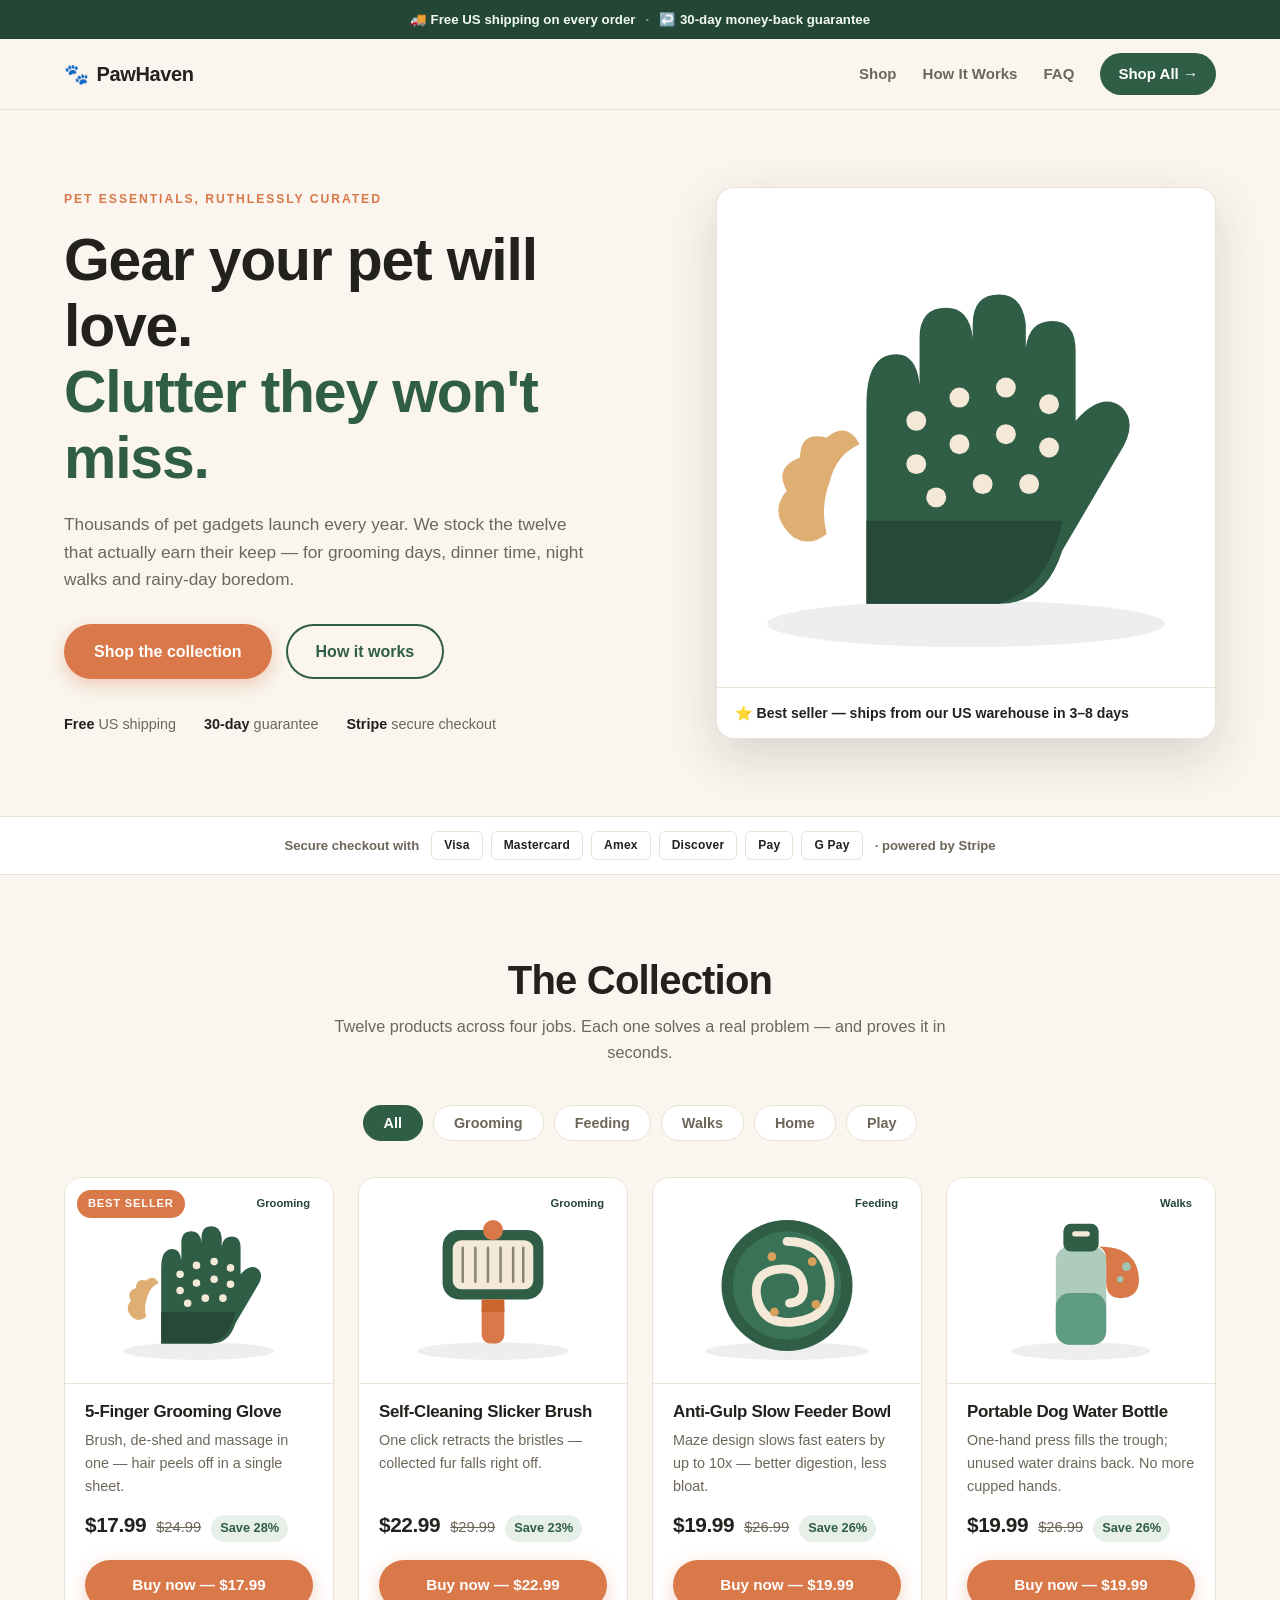
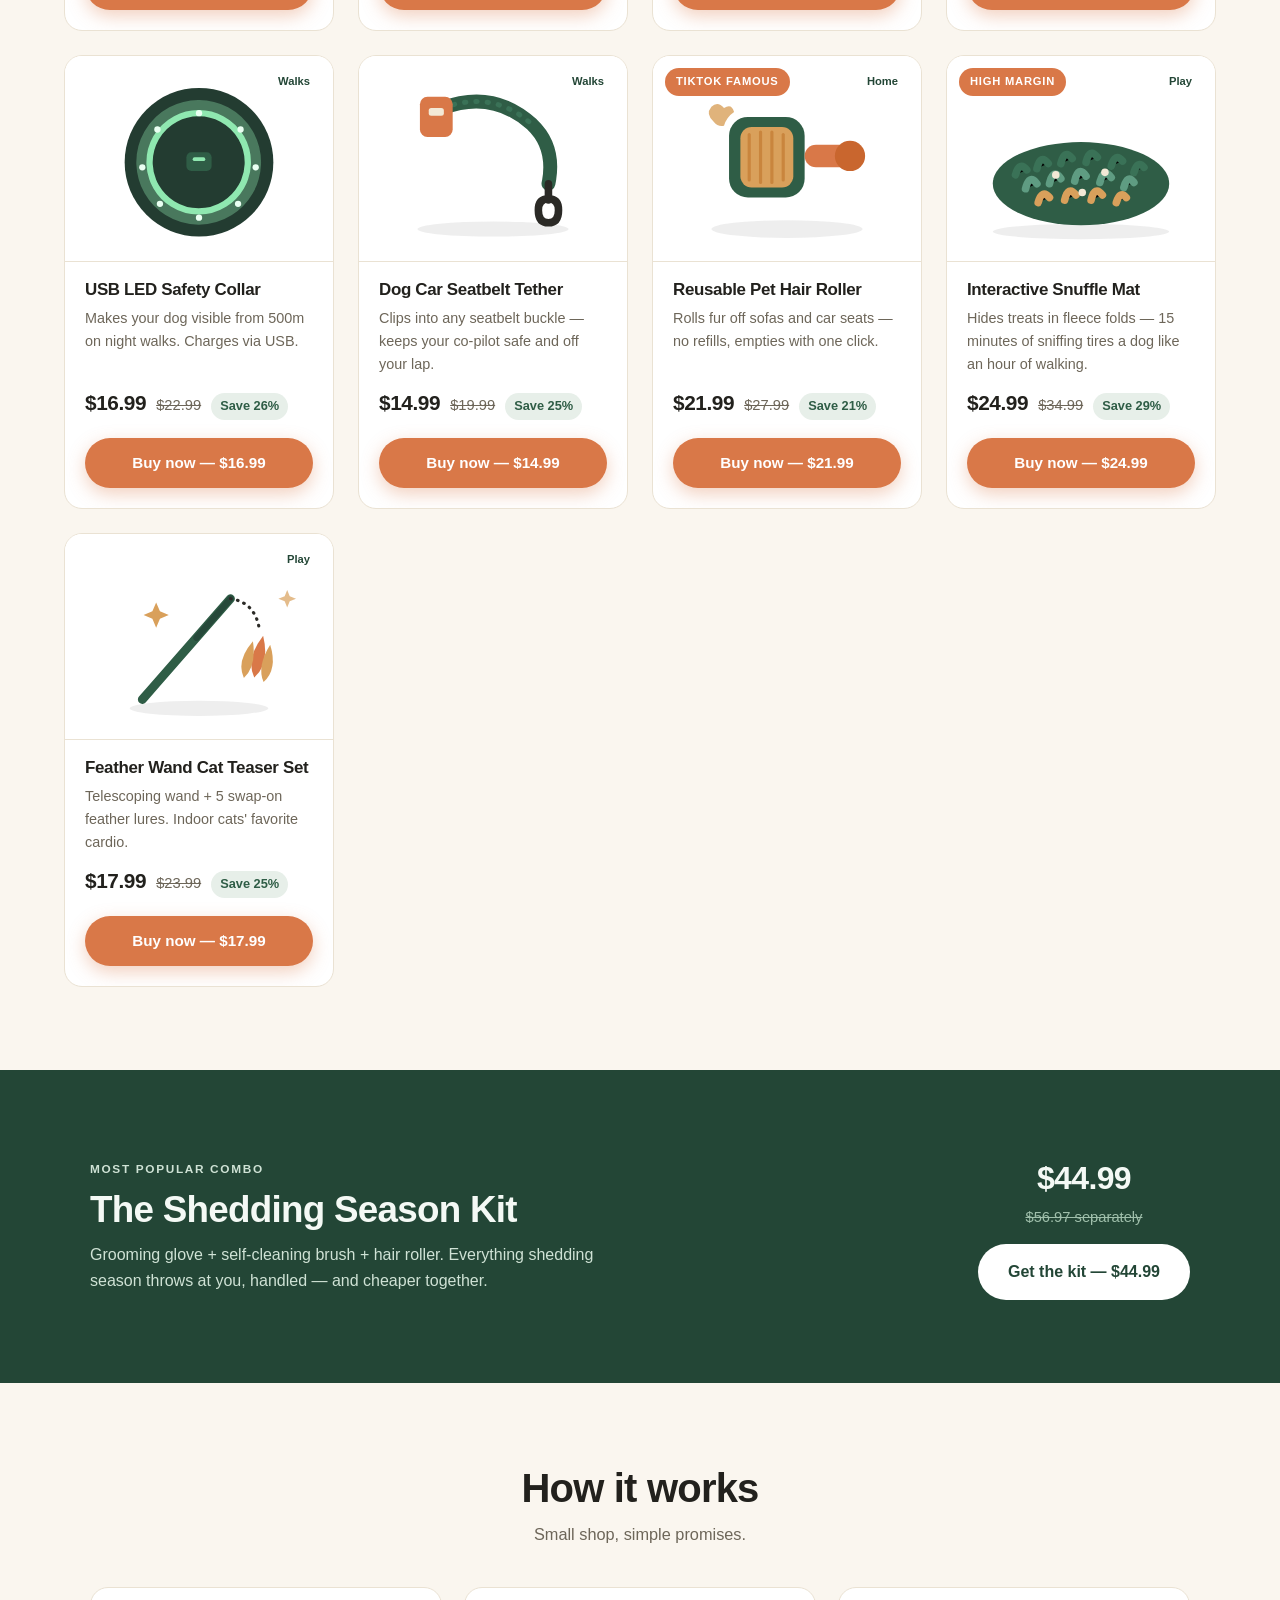
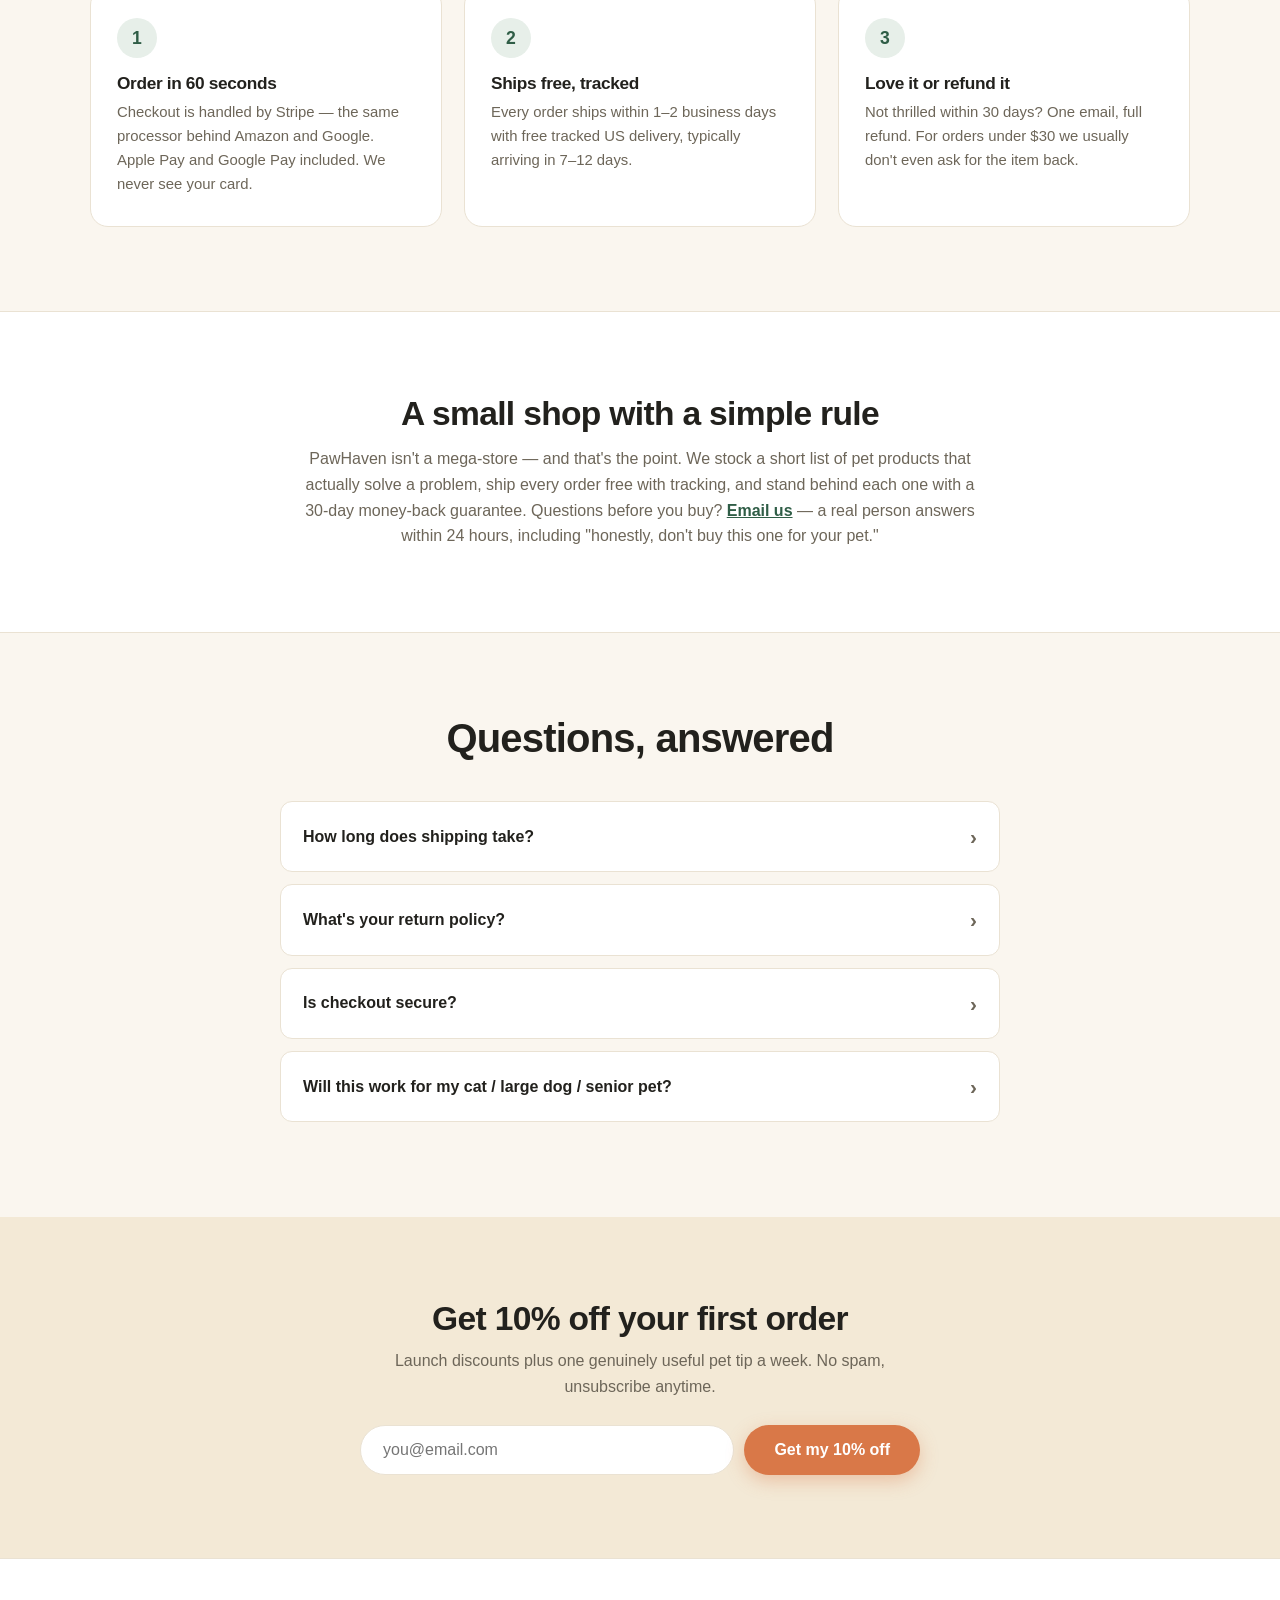
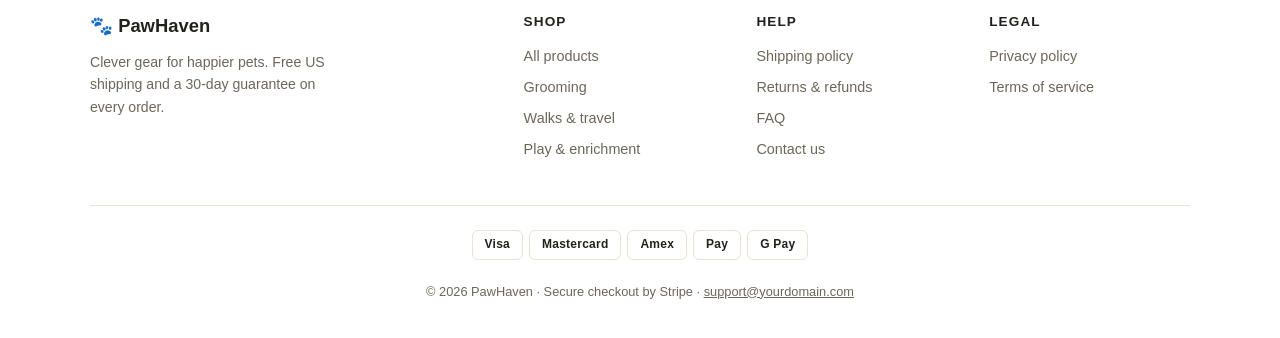
==== commit f35c3577: "Trust-focused polish: policy pages, payment badges, photo hero, full footer - Add policies.html: shi" ====
--- a/index.html
+++ b/index.html
@@ -37,13 +37,21 @@
         <li><strong>Stripe</strong> secure checkout</li>
       </ul>
     </div>
-    <div class="hero-art" aria-hidden="true">
-      <div class="hero-blob"></div>
-      <div class="hero-card hc-1"><img src="assets/img/grooming-glove.svg" alt="" /><span>Grooming Glove</span></div>
-      <div class="hero-card hc-2"><img src="assets/img/snuffle-mat.svg" alt="" /><span>Snuffle Mat</span></div>
-      <div class="hero-card hc-3"><img src="assets/img/led-collar.svg" alt="" /><span>LED Collar</span></div>
+    <div class="hero-art">
+      <figure class="hero-photo">
+        <img src="https://oss-cf.cjdropshipping.com/product/2025/05/26/06/6b2a1028-7824-48d5-ab95-a342d69ec7cc.jpg"
+             alt="5-Finger Pet Grooming Glove"
+             onerror="this.onerror=null;this.src='assets/img/grooming-glove.svg'" />
+        <figcaption class="hero-photo-tag">⭐ Best seller — ships from our US warehouse in 3–8 days</figcaption>
+      </figure>
     </div>
   </section>
+
+  <div class="trust-strip">
+    <span class="pay-label">Secure checkout with</span>
+    <span class="pay-chip">Visa</span><span class="pay-chip">Mastercard</span><span class="pay-chip">Amex</span><span class="pay-chip">Discover</span><span class="pay-chip"> Pay</span><span class="pay-chip">G&nbsp;Pay</span>
+    <span class="pay-label">· powered by <strong>Stripe</strong></span>
+  </div>
 
   <main>
     <section id="products" class="products-section">
@@ -81,6 +89,13 @@
       </div>
     </section>
 
+    <section class="about-section">
+      <div class="about-inner">
+        <h2>A small shop with a simple rule</h2>
+        <p>PawHaven isn't a mega-store — and that's the point. We stock a short list of pet products that actually solve a problem, ship every order free with tracking, and stand behind each one with a 30-day money-back guarantee. Questions before you buy? <a href="policies.html#contact">Email us</a> — a real person answers within 24 hours, including "honestly, don't buy this one for your pet."</p>
+      </div>
+    </section>
+
     <section id="faq" class="faq-section">
       <div class="section-head"><h2>Questions, answered</h2></div>
       <div class="faq-list">
@@ -105,9 +120,35 @@
   </main>
 
   <footer class="site-footer">
-    <div class="footer-brand">🐾 <strong>PawHaven</strong></div>
-    <p><a href="mailto:support@yourdomain.com">support@yourdomain.com</a></p>
-    <p class="footer-fine">© 2026 PawHaven · Free US shipping · 30-day money-back guarantee · Secure checkout by Stripe</p>
+    <div class="footer-grid">
+      <div class="footer-col footer-about">
+        <div class="footer-brand">🐾 <strong>PawHaven</strong></div>
+        <p>Clever gear for happier pets. Free US shipping and a 30-day guarantee on every order.</p>
+      </div>
+      <div class="footer-col">
+        <h4>Shop</h4>
+        <a href="#products">All products</a>
+        <a href="#products">Grooming</a>
+        <a href="#products">Walks &amp; travel</a>
+        <a href="#products">Play &amp; enrichment</a>
+      </div>
+      <div class="footer-col">
+        <h4>Help</h4>
+        <a href="policies.html#shipping">Shipping policy</a>
+        <a href="policies.html#returns">Returns &amp; refunds</a>
+        <a href="#faq">FAQ</a>
+        <a href="policies.html#contact">Contact us</a>
+      </div>
+      <div class="footer-col">
+        <h4>Legal</h4>
+        <a href="policies.html#privacy">Privacy policy</a>
+        <a href="policies.html#terms">Terms of service</a>
+      </div>
+    </div>
+    <div class="footer-bottom">
+      <span class="pay-chip">Visa</span><span class="pay-chip">Mastercard</span><span class="pay-chip">Amex</span><span class="pay-chip"> Pay</span><span class="pay-chip">G&nbsp;Pay</span>
+      <p class="footer-fine">© 2026 PawHaven · Secure checkout by Stripe · <a href="mailto:support@yourdomain.com">support@yourdomain.com</a></p>
+    </div>
   </footer>
 
   <!-- Product detail modal -->
--- a/assets/css/style.css
+++ b/assets/css/style.css
@@ -66,13 +66,15 @@
 .hero-trust { display: flex; gap: 28px; list-style: none; flex-wrap: wrap; color: var(--ink-soft); font-size: 0.9rem; }
 .hero-trust strong { color: var(--ink); }
 
-.hero-art { position: relative; min-height: 420px; }
-.hero-blob { position: absolute; inset: 6% 4%; background: radial-gradient(circle at 30% 25%, #eadfc9, var(--sand) 65%); border-radius: 46% 54% 55% 45% / 48% 44% 56% 52%; }
-.hero-card { position: absolute; background: var(--surface); border-radius: var(--radius); box-shadow: var(--shadow-lg); padding: 14px 14px 10px; width: 178px; text-align: center; font-size: 0.82rem; font-weight: 700; color: var(--ink-soft); }
-.hero-card img { border-radius: var(--radius-sm); background: var(--green-soft); margin-bottom: 6px; }
-.hc-1 { top: 2%; left: 6%; transform: rotate(-5deg); }
-.hc-2 { top: 34%; right: 2%; transform: rotate(4deg); }
-.hc-3 { bottom: 0; left: 18%; transform: rotate(-2deg); }
+.hero-art { position: relative; }
+.hero-photo { margin: 0; background: #fff; border: 1px solid var(--line); border-radius: var(--radius); box-shadow: var(--shadow-lg); overflow: hidden; }
+.hero-photo img { width: 100%; aspect-ratio: 1 / 1; object-fit: cover; display: block; }
+.hero-photo-tag { padding: 14px 18px; font-size: 0.88rem; font-weight: 700; color: var(--ink); border-top: 1px solid var(--line); background: var(--surface); }
+
+/* --- trust strip --- */
+.trust-strip { display: flex; gap: 8px; justify-content: center; align-items: center; flex-wrap: wrap; padding: 14px 20px; border-block: 1px solid var(--line); background: var(--surface); }
+.pay-label { font-size: 0.82rem; color: var(--ink-soft); font-weight: 600; margin: 0 4px; }
+.pay-chip { display: inline-block; padding: 4px 12px; border: 1px solid var(--line); border-radius: 6px; font-size: 0.75rem; font-weight: 800; color: var(--ink); background: #fff; letter-spacing: 0.02em; }
 
 /* --- sections --- */
 main section { padding: clamp(48px, 6.5vw, 92px) clamp(16px, 5vw, 72px); }
@@ -90,8 +92,8 @@
 .product-grid { display: grid; grid-template-columns: repeat(auto-fill, minmax(262px, 1fr)); gap: 24px; max-width: 1240px; margin: 0 auto; }
 .product-card { background: var(--surface); border: 1px solid var(--line); border-radius: var(--radius); overflow: hidden; cursor: pointer; transition: transform 0.18s, box-shadow 0.18s; display: flex; flex-direction: column; }
 .product-card:hover { transform: translateY(-5px); box-shadow: var(--shadow-lg); }
-.product-media { aspect-ratio: 4 / 3; position: relative; background: linear-gradient(150deg, var(--sand), var(--green-soft)); }
-.product-media img { width: 100%; height: 100%; object-fit: cover; }
+.product-media { aspect-ratio: 4 / 3; position: relative; background: #fff; border-bottom: 1px solid var(--line); }
+.product-media img { width: 100%; height: 100%; object-fit: contain; padding: 8px; box-sizing: border-box; }
 .product-badge { position: absolute; top: 12px; left: 12px; background: var(--terra); color: #fff; font-size: 0.7rem; font-weight: 800; text-transform: uppercase; letter-spacing: 0.07em; padding: 5px 11px; border-radius: 999px; }
 .product-cat { position: absolute; top: 12px; right: 12px; background: rgba(255,255,255,0.88); color: var(--green-deep); font-size: 0.7rem; font-weight: 800; padding: 5px 11px; border-radius: 999px; }
 .product-body { padding: 18px 20px 20px; display: flex; flex-direction: column; gap: 8px; flex: 1; }
@@ -141,10 +143,35 @@
 .email-form input { padding: 15px 22px; border-radius: 999px; border: 1.5px solid var(--line); font-family: inherit; font-size: 1rem; min-width: 250px; flex: 1; }
 .email-form input:focus { outline: 2px solid var(--terra); border-color: transparent; }
 
+/* --- about --- */
+.about-section { background: var(--surface); border-block: 1px solid var(--line); }
+.about-inner { max-width: 680px; margin: 0 auto; text-align: center; }
+.about-inner h2 { font-size: clamp(1.5rem, 3vw, 2.1rem); font-weight: 800; margin-bottom: 14px; }
+.about-inner p { color: var(--ink-soft); }
+.about-inner a { color: var(--green); font-weight: 700; }
+
 /* --- footer --- */
-.site-footer { text-align: center; padding: 44px 24px; border-top: 1px solid var(--line); color: var(--ink-soft); font-size: 0.92rem; }
-.footer-brand { font-size: 1.1rem; color: var(--ink); margin-bottom: 8px; }
+.site-footer { padding: 52px clamp(16px, 5vw, 72px) 36px; border-top: 1px solid var(--line); color: var(--ink-soft); font-size: 0.92rem; background: var(--surface); }
+.footer-grid { display: grid; grid-template-columns: 2fr 1fr 1fr 1fr; gap: 32px; max-width: 1100px; margin: 0 auto 36px; }
+.footer-about p { font-size: 0.88rem; max-width: 260px; }
+.footer-brand { font-size: 1.15rem; color: var(--ink); margin-bottom: 10px; }
+.footer-col h4 { color: var(--ink); font-size: 0.85rem; text-transform: uppercase; letter-spacing: 0.08em; margin-bottom: 12px; }
+.footer-col a { display: block; text-decoration: none; color: var(--ink-soft); font-size: 0.9rem; margin-bottom: 8px; }
+.footer-col a:hover { color: var(--green); }
+.footer-bottom { text-align: center; border-top: 1px solid var(--line); padding-top: 24px; max-width: 1100px; margin: 0 auto; }
+.footer-bottom .pay-chip { margin: 0 3px 12px; }
 .footer-fine { font-size: 0.8rem; margin-top: 10px; }
+.footer-fine a { color: inherit; }
+
+/* --- policy page --- */
+.policy-page { max-width: 760px; margin: 0 auto; padding: clamp(40px, 6vw, 72px) 24px; }
+.policy-page h1 { font-size: clamp(1.9rem, 4vw, 2.6rem); font-weight: 800; margin-bottom: 6px; }
+.policy-updated { color: var(--ink-soft); font-size: 0.88rem; margin-bottom: 36px; }
+.policy-page section { padding: 0 0 34px; }
+.policy-page h2 { font-size: 1.25rem; font-weight: 800; margin-bottom: 12px; }
+.policy-page p, .policy-page li { color: var(--ink-soft); font-size: 0.97rem; margin-bottom: 10px; }
+.policy-page ul { padding-left: 22px; margin-bottom: 10px; }
+.policy-page a { color: var(--green); font-weight: 700; }
 
 /* --- modal --- */
 .modal-backdrop[hidden] { display: none; }
@@ -168,5 +195,5 @@
   .modal { grid-template-columns: 1fr; }
   .site-header nav { gap: 14px; }
   .site-header nav a:not(.nav-cta) { display: none; }
-  .hero-card { width: 140px; font-size: 0.72rem; }
+  .footer-grid { grid-template-columns: 1fr 1fr; }
 }
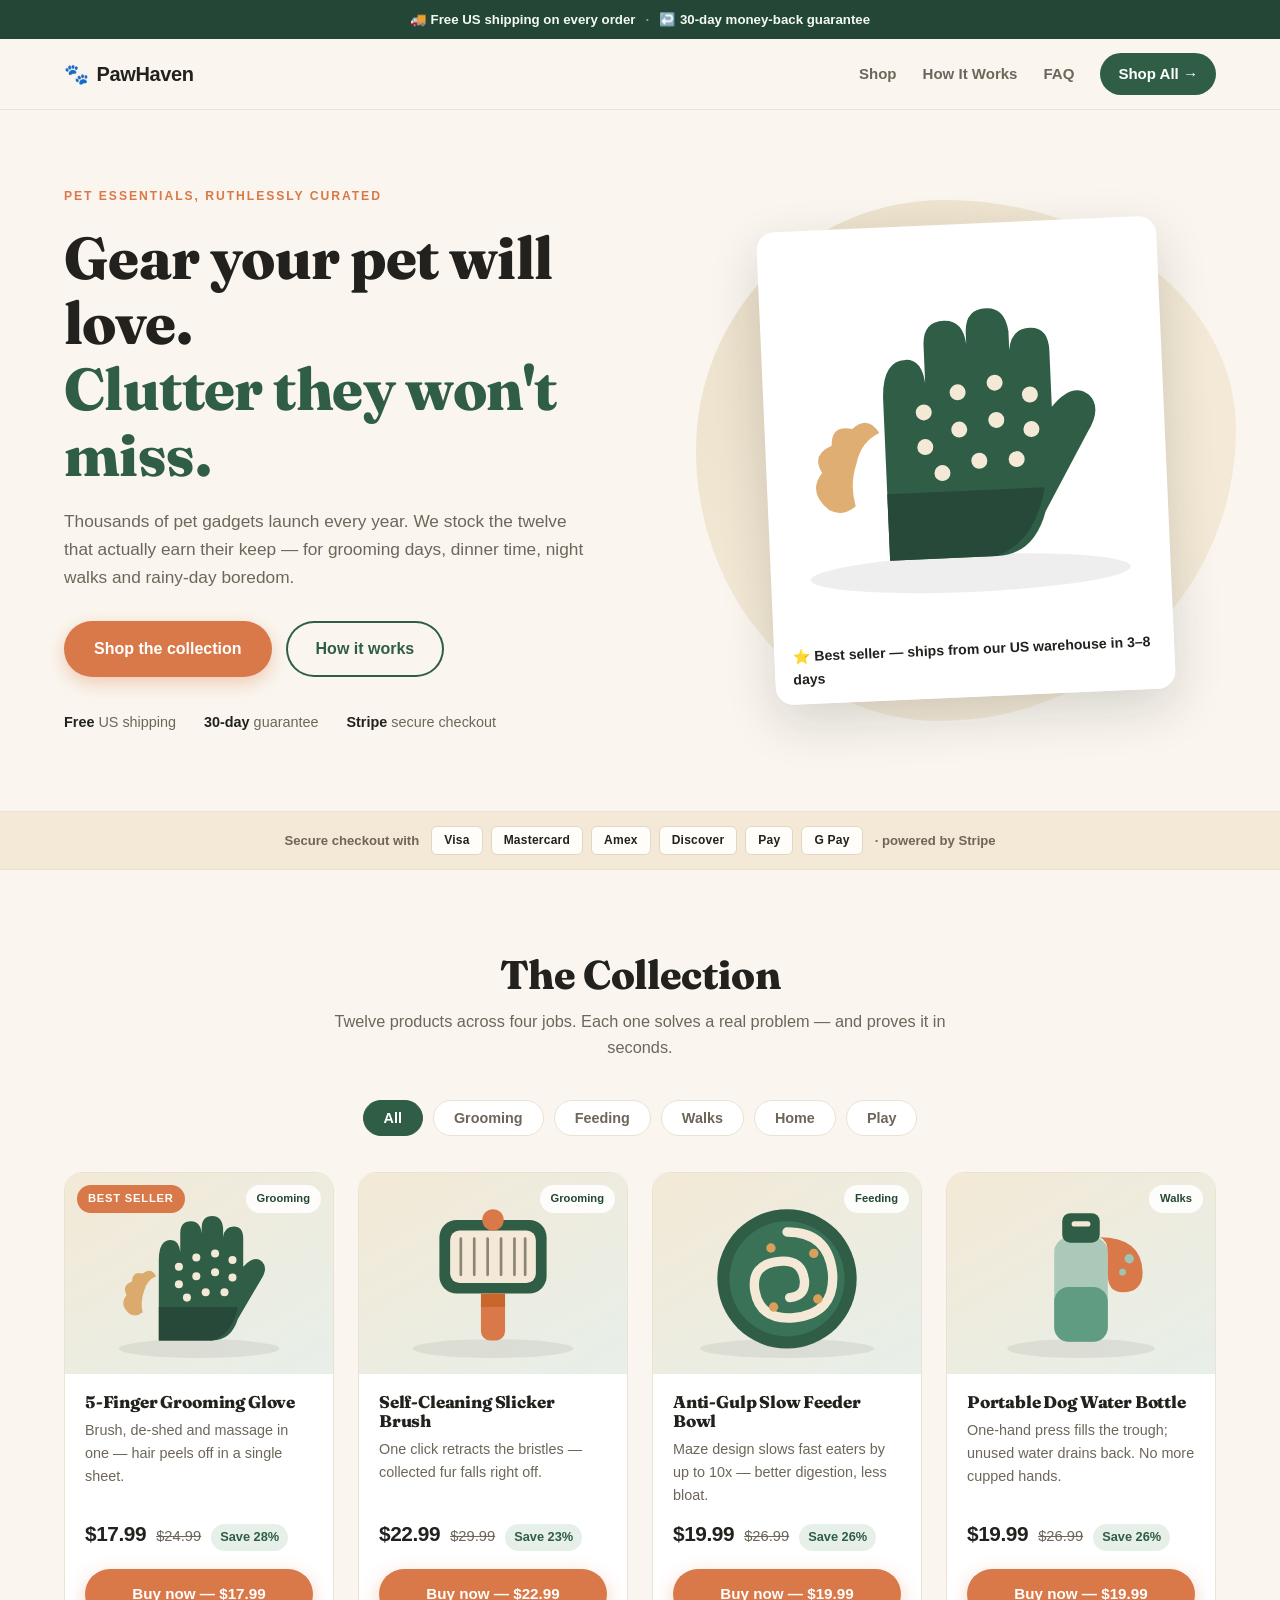
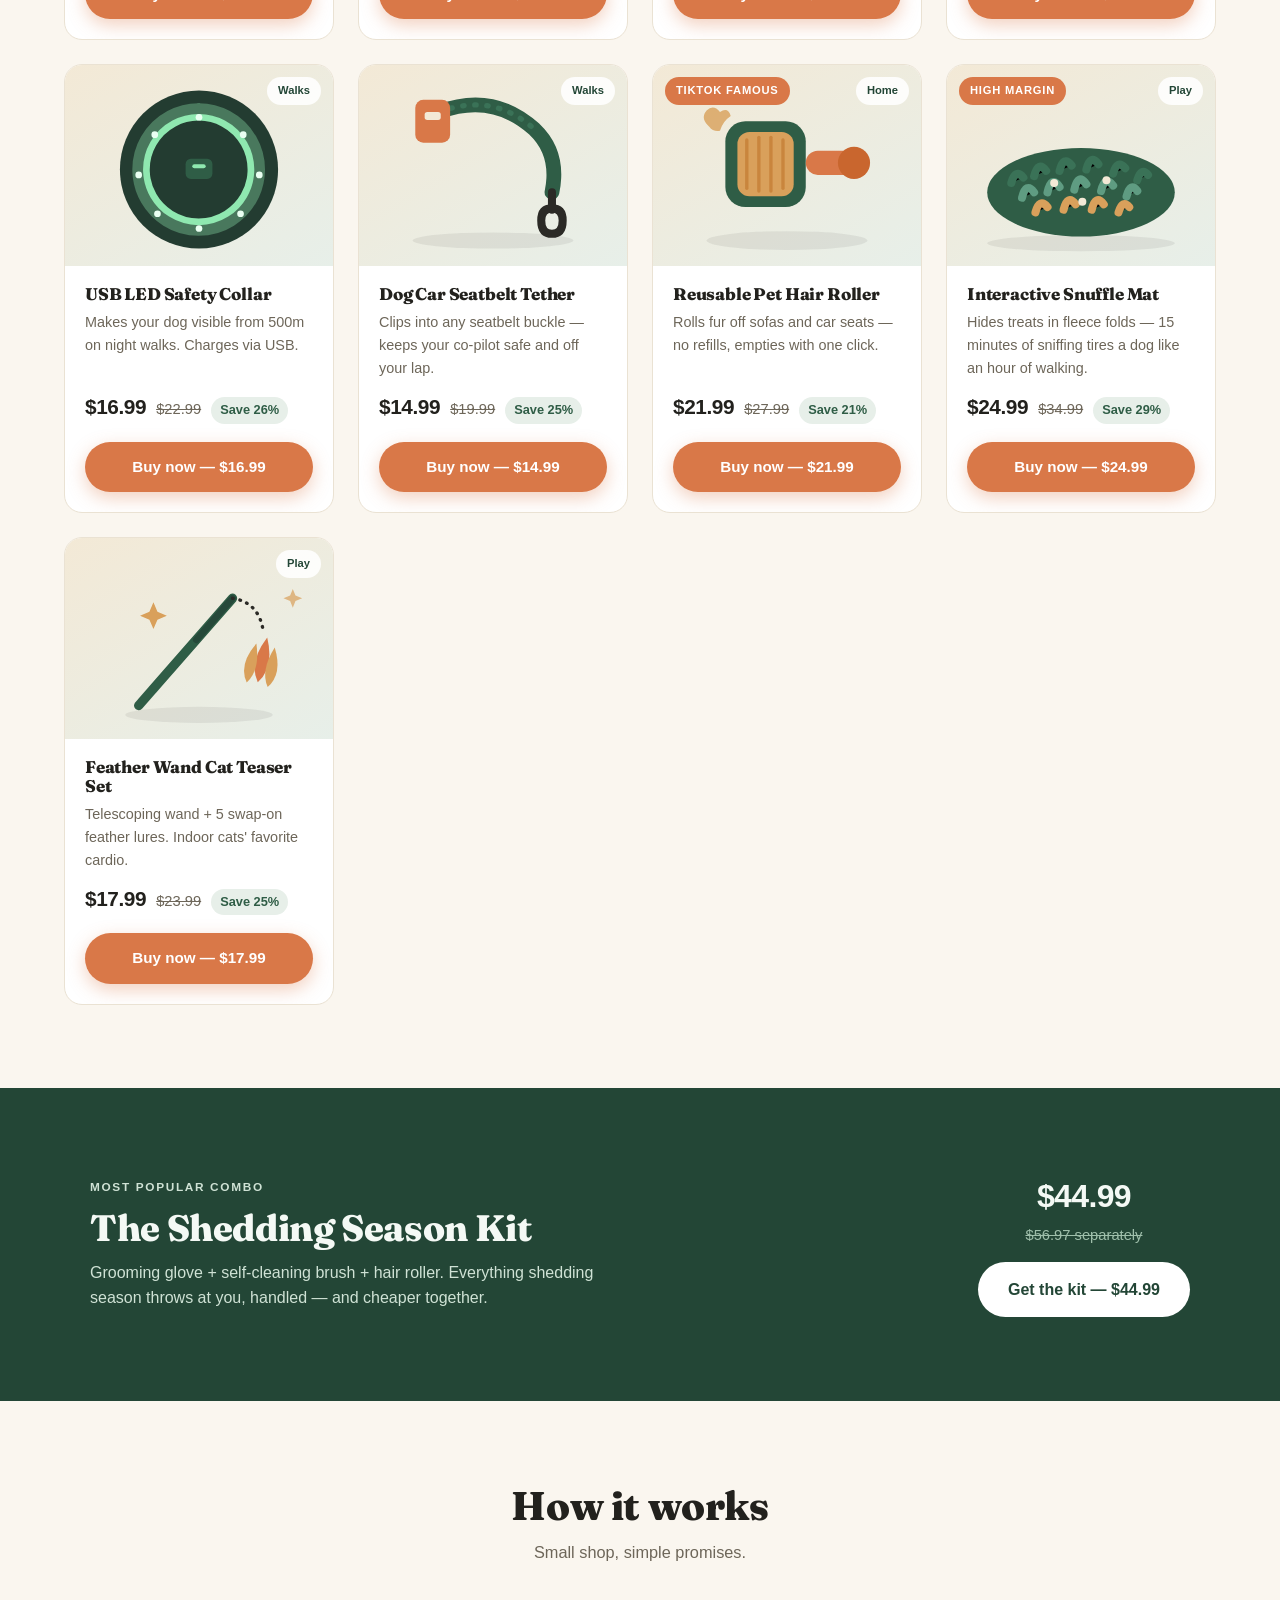
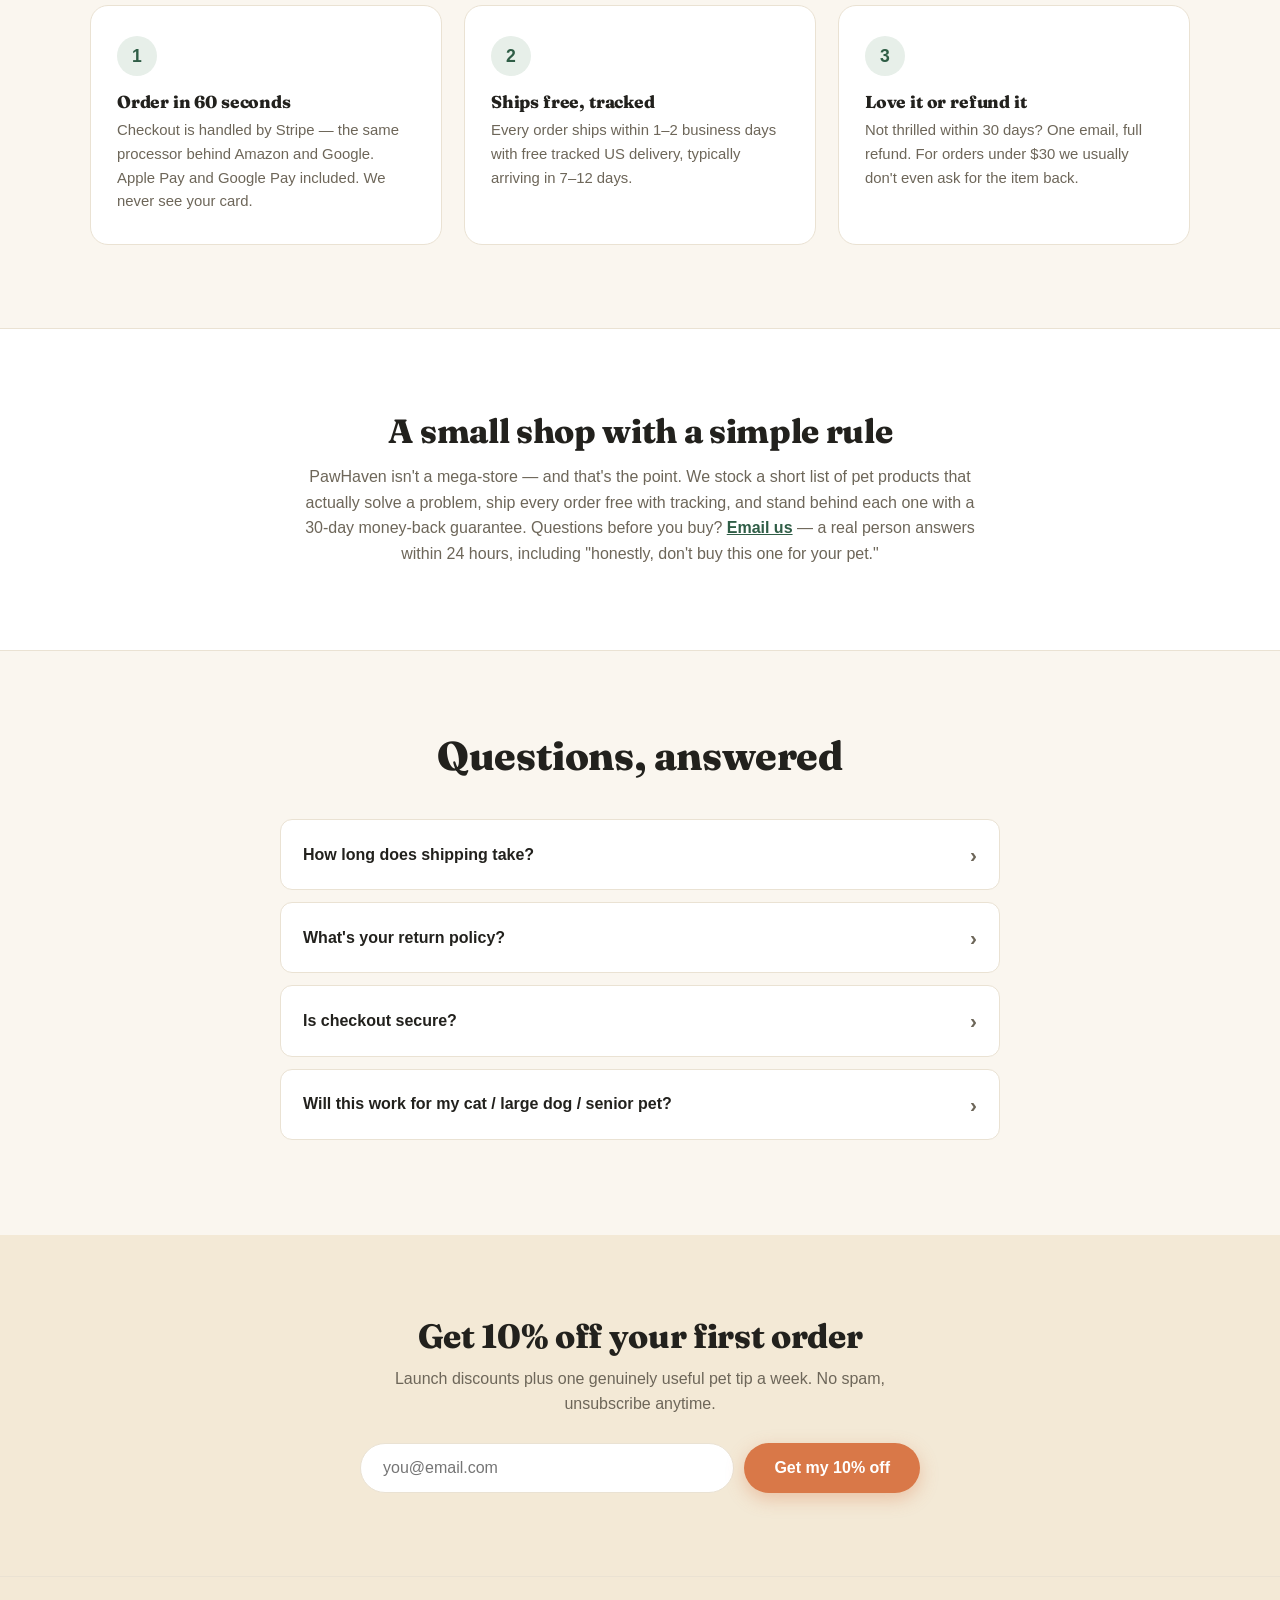
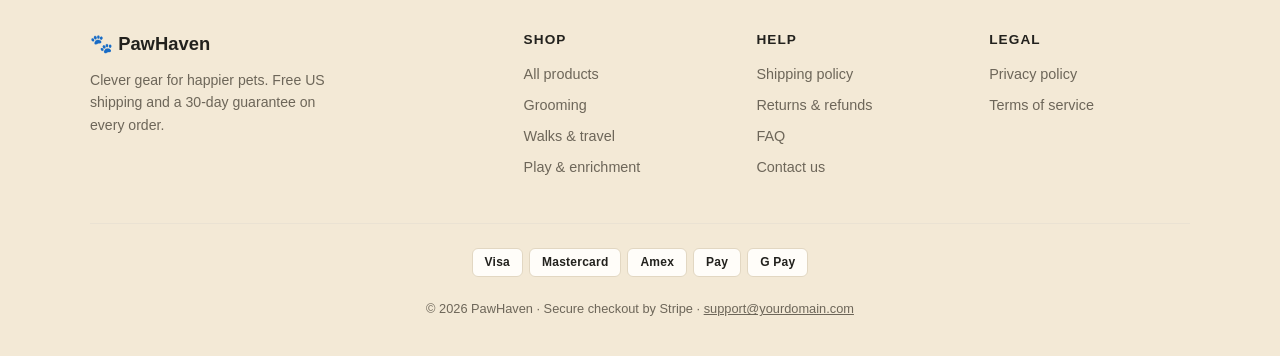
==== commit e628690b: "Restore warm boutique art direction, keep trust elements - Fraunces serif for headings across both p" ====
--- a/index.html
+++ b/index.html
@@ -5,6 +5,9 @@
   <meta name="viewport" content="width=device-width, initial-scale=1.0" />
   <title>PawHaven — Clever Gear for Happier Pets</title>
   <meta name="description" content="12 tested pet essentials: grooming, feeding, walks, play. Free US shipping and a 30-day guarantee on every order." />
+  <link rel="preconnect" href="https://fonts.googleapis.com" />
+  <link rel="preconnect" href="https://fonts.gstatic.com" crossorigin />
+  <link href="https://fonts.googleapis.com/css2?family=Fraunces:opsz,wght@9..144,600;9..144,700;9..144,800&display=swap" rel="stylesheet" />
   <link rel="stylesheet" href="assets/css/style.css" />
   <link rel="icon" href="data:image/svg+xml,<svg xmlns='http://www.w3.org/2000/svg' viewBox='0 0 100 100'><text y='.9em' font-size='90'>🐾</text></svg>" />
 </head>
--- a/assets/css/style.css
+++ b/assets/css/style.css
@@ -22,7 +22,7 @@
 * { margin: 0; padding: 0; box-sizing: border-box; }
 html { scroll-behavior: smooth; }
 body { font-family: var(--font); background: var(--bg); color: var(--ink); line-height: 1.6; -webkit-font-smoothing: antialiased; }
-h1, h2, h3 { line-height: 1.12; letter-spacing: -0.02em; }
+h1, h2, h3 { font-family: "Fraunces", Georgia, serif; line-height: 1.12; letter-spacing: -0.01em; }
 img { max-width: 100%; display: block; }
 a { color: inherit; }
 
@@ -66,15 +66,16 @@
 .hero-trust { display: flex; gap: 28px; list-style: none; flex-wrap: wrap; color: var(--ink-soft); font-size: 0.9rem; }
 .hero-trust strong { color: var(--ink); }
 
-.hero-art { position: relative; }
-.hero-photo { margin: 0; background: #fff; border: 1px solid var(--line); border-radius: var(--radius); box-shadow: var(--shadow-lg); overflow: hidden; }
+.hero-art { position: relative; padding: 24px 12px; }
+.hero-art::before { content: ""; position: absolute; inset: 0 -4%; background: radial-gradient(circle at 30% 25%, #eadfc9, var(--sand) 65%); border-radius: 46% 54% 55% 45% / 48% 44% 56% 52%; }
+.hero-photo { position: relative; margin: 0 auto; max-width: 400px; background: #fff; border-radius: var(--radius); box-shadow: var(--shadow-lg); overflow: hidden; transform: rotate(-2.5deg); }
 .hero-photo img { width: 100%; aspect-ratio: 1 / 1; object-fit: cover; display: block; }
-.hero-photo-tag { padding: 14px 18px; font-size: 0.88rem; font-weight: 700; color: var(--ink); border-top: 1px solid var(--line); background: var(--surface); }
+.hero-photo-tag { padding: 14px 18px; font-size: 0.88rem; font-weight: 700; color: var(--ink); background: #fff; }
 
 /* --- trust strip --- */
-.trust-strip { display: flex; gap: 8px; justify-content: center; align-items: center; flex-wrap: wrap; padding: 14px 20px; border-block: 1px solid var(--line); background: var(--surface); }
+.trust-strip { display: flex; gap: 8px; justify-content: center; align-items: center; flex-wrap: wrap; padding: 14px 20px; border-block: 1px solid var(--line); background: var(--sand); }
 .pay-label { font-size: 0.82rem; color: var(--ink-soft); font-weight: 600; margin: 0 4px; }
-.pay-chip { display: inline-block; padding: 4px 12px; border: 1px solid var(--line); border-radius: 6px; font-size: 0.75rem; font-weight: 800; color: var(--ink); background: #fff; letter-spacing: 0.02em; }
+.pay-chip { display: inline-block; padding: 4px 12px; border: 1px solid #e2d7c2; border-radius: 6px; font-size: 0.75rem; font-weight: 800; color: var(--ink); background: #fffdf9; letter-spacing: 0.02em; }
 
 /* --- sections --- */
 main section { padding: clamp(48px, 6.5vw, 92px) clamp(16px, 5vw, 72px); }
@@ -92,8 +93,8 @@
 .product-grid { display: grid; grid-template-columns: repeat(auto-fill, minmax(262px, 1fr)); gap: 24px; max-width: 1240px; margin: 0 auto; }
 .product-card { background: var(--surface); border: 1px solid var(--line); border-radius: var(--radius); overflow: hidden; cursor: pointer; transition: transform 0.18s, box-shadow 0.18s; display: flex; flex-direction: column; }
 .product-card:hover { transform: translateY(-5px); box-shadow: var(--shadow-lg); }
-.product-media { aspect-ratio: 4 / 3; position: relative; background: #fff; border-bottom: 1px solid var(--line); }
-.product-media img { width: 100%; height: 100%; object-fit: contain; padding: 8px; box-sizing: border-box; }
+.product-media { aspect-ratio: 4 / 3; position: relative; background: linear-gradient(150deg, var(--sand), var(--green-soft)); }
+.product-media img { width: 100%; height: 100%; object-fit: cover; }
 .product-badge { position: absolute; top: 12px; left: 12px; background: var(--terra); color: #fff; font-size: 0.7rem; font-weight: 800; text-transform: uppercase; letter-spacing: 0.07em; padding: 5px 11px; border-radius: 999px; }
 .product-cat { position: absolute; top: 12px; right: 12px; background: rgba(255,255,255,0.88); color: var(--green-deep); font-size: 0.7rem; font-weight: 800; padding: 5px 11px; border-radius: 999px; }
 .product-body { padding: 18px 20px 20px; display: flex; flex-direction: column; gap: 8px; flex: 1; }
@@ -151,7 +152,7 @@
 .about-inner a { color: var(--green); font-weight: 700; }
 
 /* --- footer --- */
-.site-footer { padding: 52px clamp(16px, 5vw, 72px) 36px; border-top: 1px solid var(--line); color: var(--ink-soft); font-size: 0.92rem; background: var(--surface); }
+.site-footer { padding: 52px clamp(16px, 5vw, 72px) 36px; border-top: 1px solid var(--line); color: var(--ink-soft); font-size: 0.92rem; background: var(--sand); }
 .footer-grid { display: grid; grid-template-columns: 2fr 1fr 1fr 1fr; gap: 32px; max-width: 1100px; margin: 0 auto 36px; }
 .footer-about p { font-size: 0.88rem; max-width: 260px; }
 .footer-brand { font-size: 1.15rem; color: var(--ink); margin-bottom: 10px; }
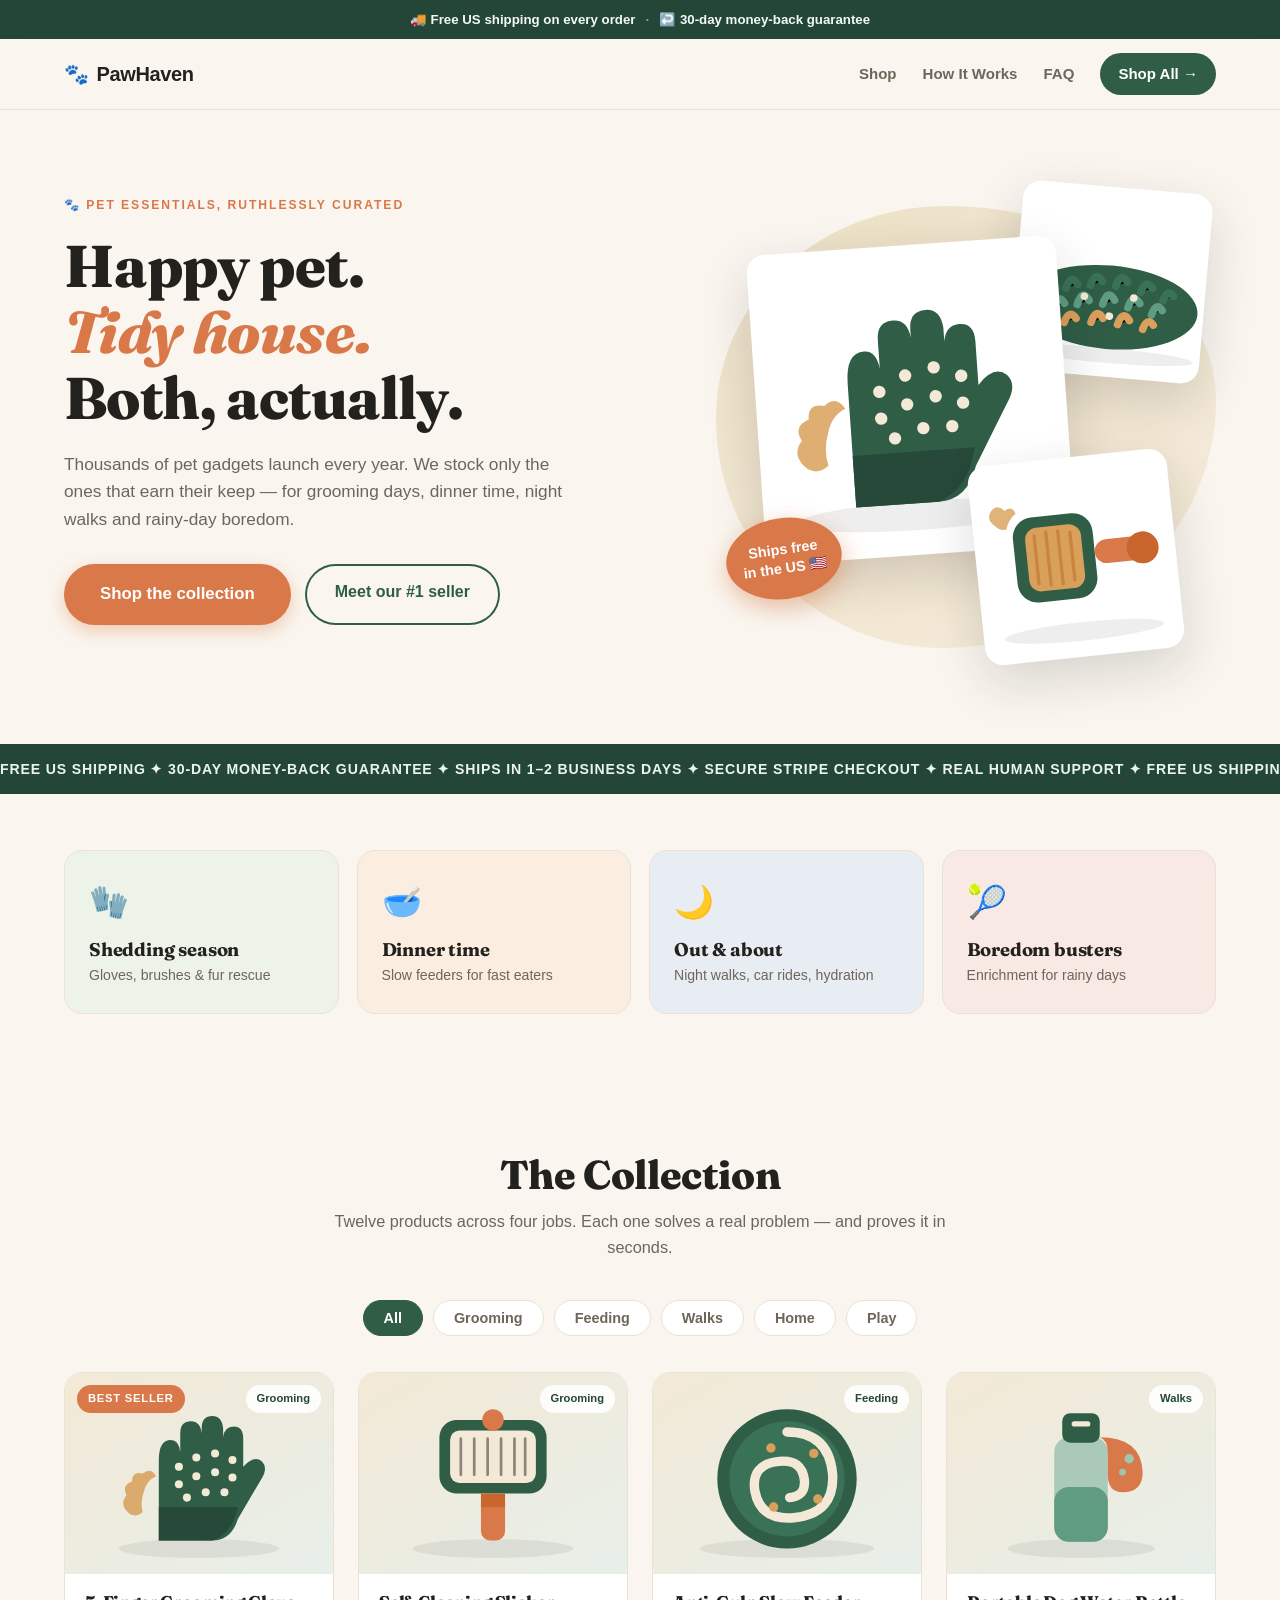
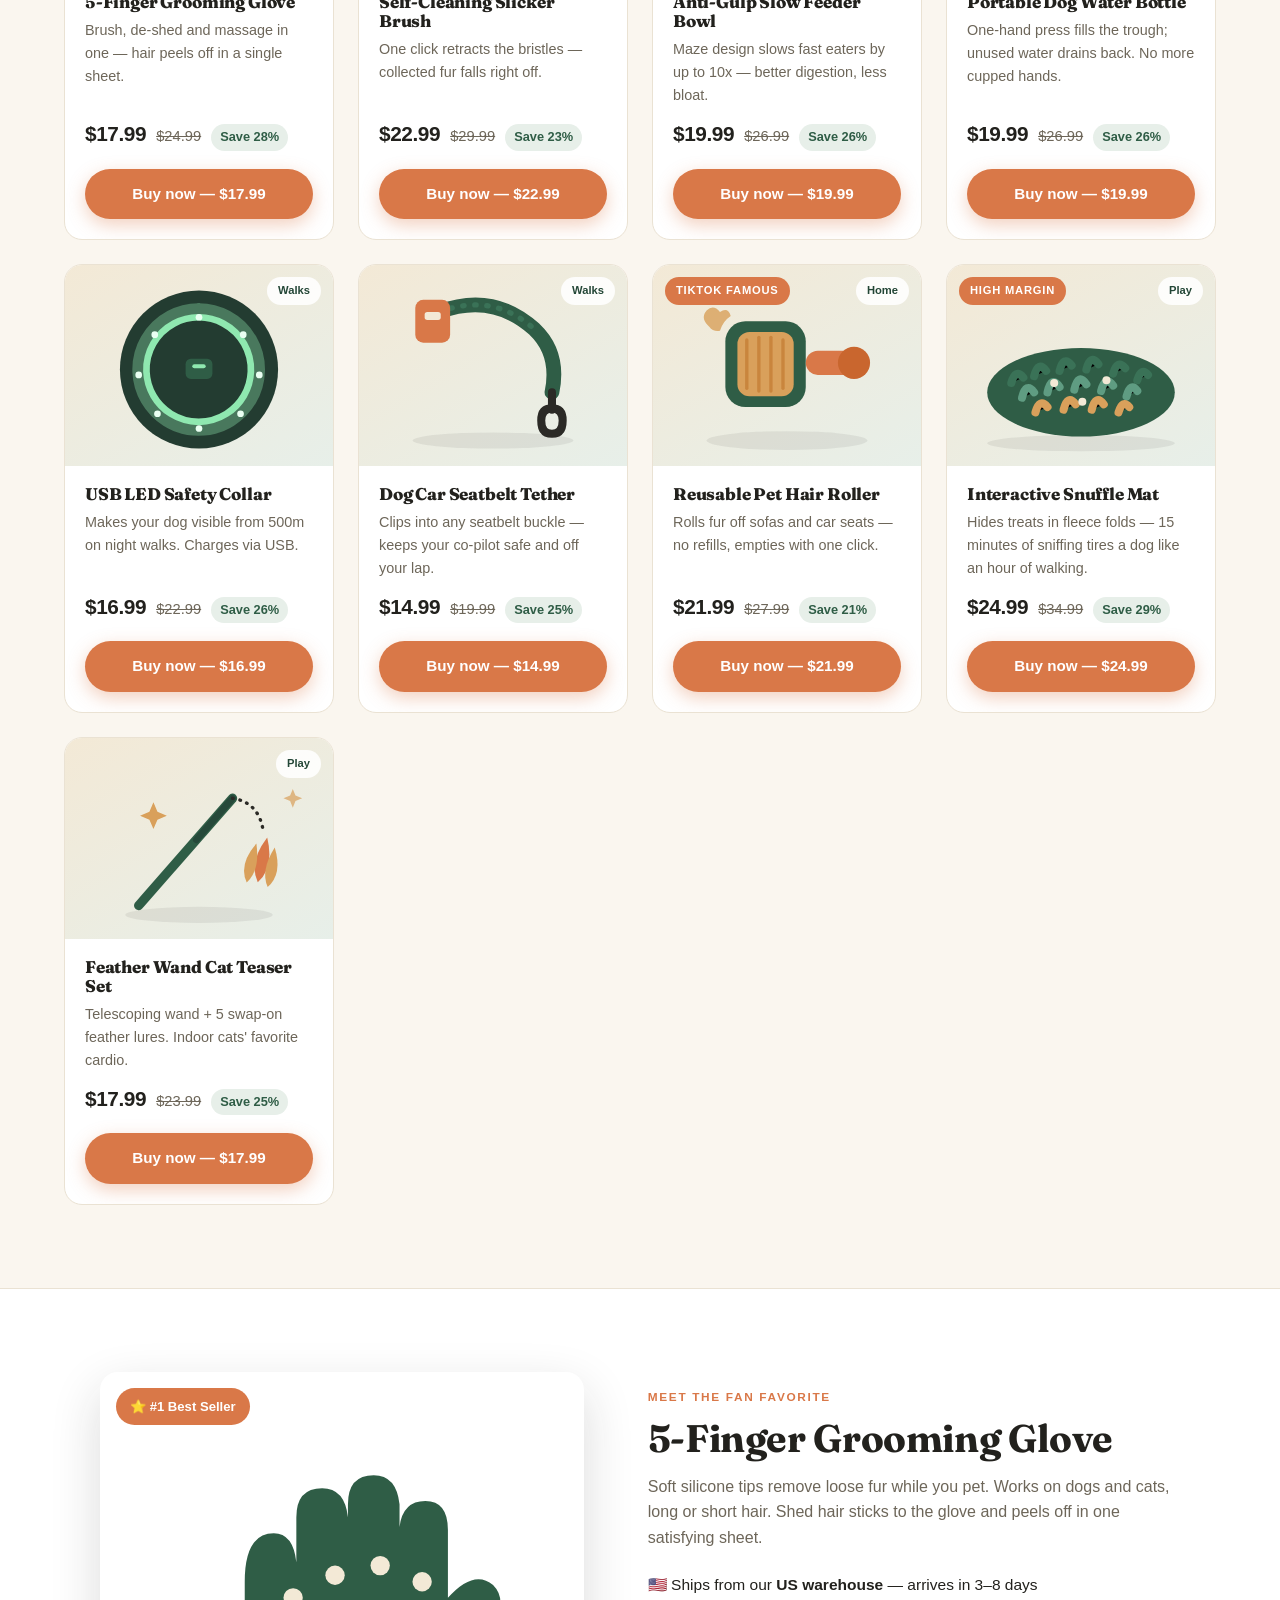
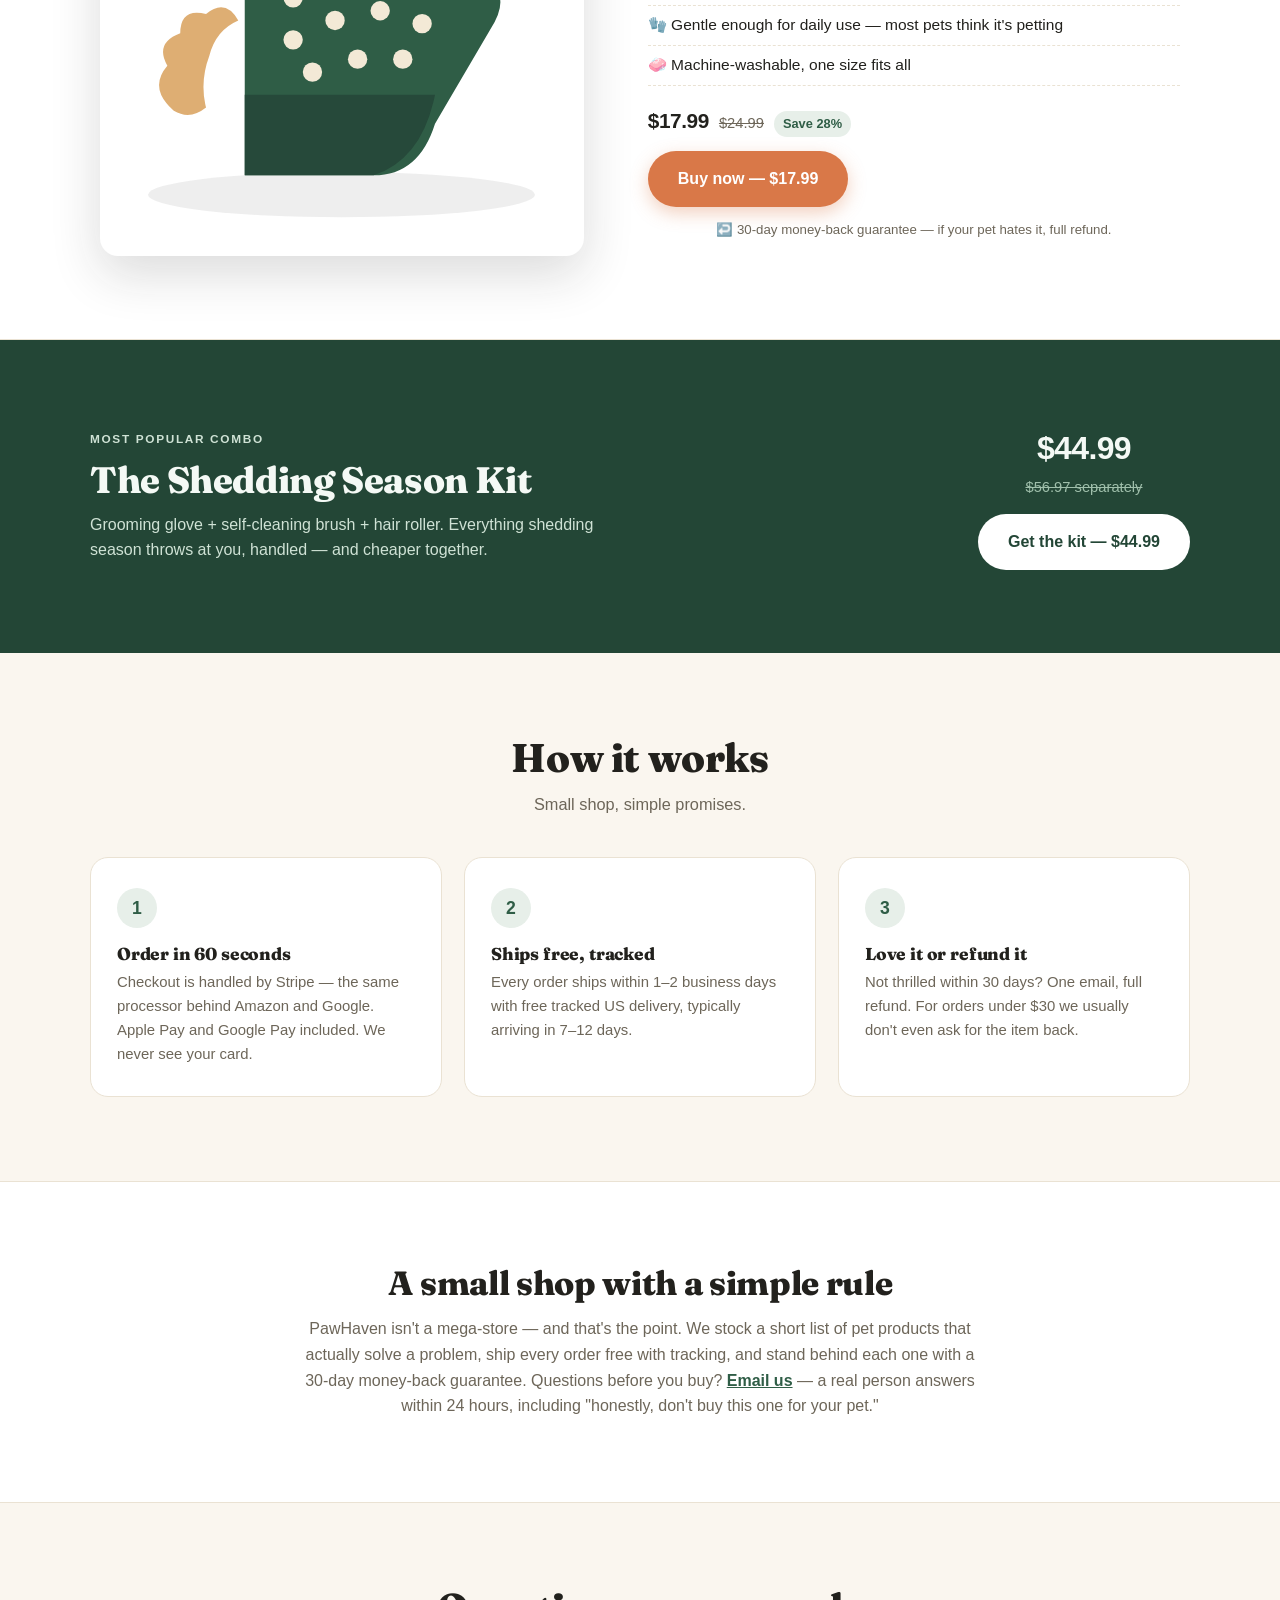
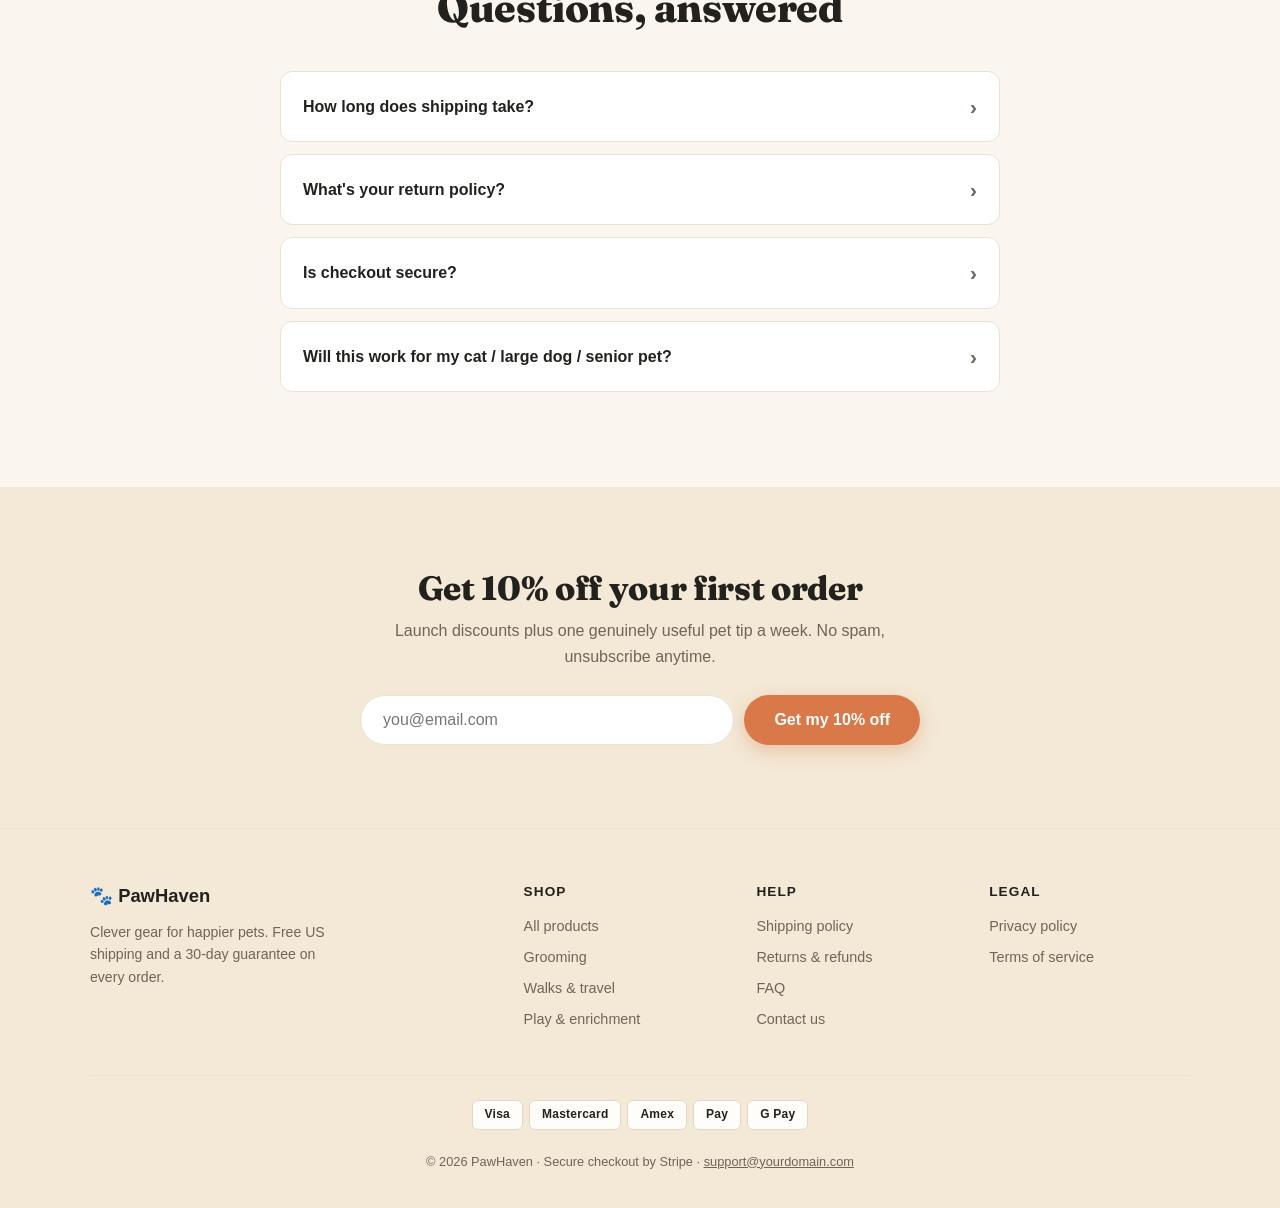
==== commit 54331a5f: "Editorial redesign: collage hero, marquee, shop-by-need tiles, best-seller spotlight - Layered photo" ====
--- a/index.html
+++ b/index.html
@@ -27,34 +27,44 @@
 
   <section class="hero">
     <div class="hero-copy">
-      <p class="hero-kicker">Pet essentials, ruthlessly curated</p>
-      <h1>Gear your pet will love.<br /><span class="accent">Clutter they won't miss.</span></h1>
-      <p class="hero-sub">Thousands of pet gadgets launch every year. We stock the twelve that actually earn their keep — for grooming days, dinner time, night walks and rainy-day boredom.</p>
+      <p class="hero-kicker">🐾 Pet essentials, ruthlessly curated</p>
+      <h1>Happy pet.<br /><em>Tidy house.</em><br />Both, actually.</h1>
+      <p class="hero-sub">Thousands of pet gadgets launch every year. We stock only the ones that earn their keep — for grooming days, dinner time, night walks and rainy-day boredom.</p>
       <div class="hero-actions">
-        <a class="btn btn-primary" href="#products">Shop the collection</a>
-        <a class="btn btn-ghost" href="#how">How it works</a>
+        <a class="btn btn-primary btn-lg" href="#products">Shop the collection</a>
+        <a class="btn btn-ghost" href="#bestseller">Meet our #1 seller</a>
       </div>
-      <ul class="hero-trust">
-        <li><strong>Free</strong> US shipping</li>
-        <li><strong>30-day</strong> guarantee</li>
-        <li><strong>Stripe</strong> secure checkout</li>
-      </ul>
     </div>
     <div class="hero-art">
-      <figure class="hero-photo">
-        <img src="https://oss-cf.cjdropshipping.com/product/2025/05/26/06/6b2a1028-7824-48d5-ab95-a342d69ec7cc.jpg"
-             alt="5-Finger Pet Grooming Glove"
-             onerror="this.onerror=null;this.src='assets/img/grooming-glove.svg'" />
-        <figcaption class="hero-photo-tag">⭐ Best seller — ships from our US warehouse in 3–8 days</figcaption>
-      </figure>
+      <div class="collage">
+        <figure class="collage-item ci-main">
+          <img src="https://oss-cf.cjdropshipping.com/product/2025/05/26/06/6b2a1028-7824-48d5-ab95-a342d69ec7cc.jpg" alt="Pet grooming glove" onerror="this.onerror=null;this.src='assets/img/grooming-glove.svg'" />
+        </figure>
+        <figure class="collage-item ci-top">
+          <img src="https://cf.cjdropshipping.com/15576768/576989341406.jpg" alt="Snuffle mat" onerror="this.onerror=null;this.src='assets/img/snuffle-mat.svg'" />
+        </figure>
+        <figure class="collage-item ci-bottom">
+          <img src="https://cf.cjdropshipping.com/16986240/1718893321465761792.jpg" alt="Pet hair roller" onerror="this.onerror=null;this.src='assets/img/hair-roller.svg'" />
+        </figure>
+        <div class="collage-sticker">Ships free<br />in the US 🇺🇸</div>
+      </div>
     </div>
   </section>
 
-  <div class="trust-strip">
-    <span class="pay-label">Secure checkout with</span>
-    <span class="pay-chip">Visa</span><span class="pay-chip">Mastercard</span><span class="pay-chip">Amex</span><span class="pay-chip">Discover</span><span class="pay-chip"> Pay</span><span class="pay-chip">G&nbsp;Pay</span>
-    <span class="pay-label">· powered by <strong>Stripe</strong></span>
+  <div class="marquee" aria-hidden="true">
+    <div class="marquee-track">
+      <span>Free US shipping ✦ 30-day money-back guarantee ✦ Ships in 1–2 business days ✦ Secure Stripe checkout ✦ Real human support ✦ </span><span>Free US shipping ✦ 30-day money-back guarantee ✦ Ships in 1–2 business days ✦ Secure Stripe checkout ✦ Real human support ✦ </span>
+    </div>
   </div>
+
+  <section class="needs-section">
+    <div class="needs-grid">
+      <a class="need-tile nt-grooming" href="#products" data-cat="Grooming"><span class="need-emoji">🧤</span><h3>Shedding season</h3><p>Gloves, brushes &amp; fur rescue</p></a>
+      <a class="need-tile nt-feeding" href="#products" data-cat="Feeding"><span class="need-emoji">🥣</span><h3>Dinner time</h3><p>Slow feeders for fast eaters</p></a>
+      <a class="need-tile nt-walks" href="#products" data-cat="Walks"><span class="need-emoji">🌙</span><h3>Out &amp; about</h3><p>Night walks, car rides, hydration</p></a>
+      <a class="need-tile nt-play" href="#products" data-cat="Play"><span class="need-emoji">🎾</span><h3>Boredom busters</h3><p>Enrichment for rainy days</p></a>
+    </div>
+  </section>
 
   <main>
     <section id="products" class="products-section">
@@ -64,6 +74,10 @@
       </div>
       <div class="filter-bar" id="filter-bar" role="tablist" aria-label="Filter products by category"></div>
       <div class="product-grid" id="product-grid"><!-- rendered by app.js --></div>
+    </section>
+
+    <section id="bestseller" class="spotlight-section">
+      <div class="spotlight" id="spotlight"><!-- rendered by app.js --></div>
     </section>
 
     <section class="bundle-banner">
--- a/assets/css/style.css
+++ b/assets/css/style.css
@@ -66,16 +66,62 @@
 .hero-trust { display: flex; gap: 28px; list-style: none; flex-wrap: wrap; color: var(--ink-soft); font-size: 0.9rem; }
 .hero-trust strong { color: var(--ink); }
 
-.hero-art { position: relative; padding: 24px 12px; }
-.hero-art::before { content: ""; position: absolute; inset: 0 -4%; background: radial-gradient(circle at 30% 25%, #eadfc9, var(--sand) 65%); border-radius: 46% 54% 55% 45% / 48% 44% 56% 52%; }
-.hero-photo { position: relative; margin: 0 auto; max-width: 400px; background: #fff; border-radius: var(--radius); box-shadow: var(--shadow-lg); overflow: hidden; transform: rotate(-2.5deg); }
-.hero-photo img { width: 100%; aspect-ratio: 1 / 1; object-fit: cover; display: block; }
-.hero-photo-tag { padding: 14px 18px; font-size: 0.88rem; font-weight: 700; color: var(--ink); background: #fff; }
+.hero h1 em { color: var(--terra); font-style: italic; }
+.btn-lg { padding: 17px 36px; font-size: 1.05rem; }
+
+.hero-art { position: relative; }
+.collage { position: relative; height: 480px; }
+.collage::before { content: ""; position: absolute; inset: 4% 0; background: radial-gradient(circle at 30% 25%, #ecdfc4, var(--sand) 70%); border-radius: 46% 54% 55% 45% / 48% 44% 56% 52%; }
+.collage-item { position: absolute; margin: 0; background: #fff; border-radius: var(--radius); box-shadow: var(--shadow-lg); overflow: hidden; }
+.collage-item img { width: 100%; height: 100%; object-fit: cover; display: block; }
+.ci-main { width: 62%; aspect-ratio: 1/1; top: 12%; left: 8%; transform: rotate(-4deg); z-index: 2; }
+.ci-top { width: 38%; aspect-ratio: 1/1; top: 0; right: 2%; transform: rotate(5deg); z-index: 1; }
+.ci-bottom { width: 40%; aspect-ratio: 1/1; bottom: 2%; right: 8%; transform: rotate(-6deg); z-index: 3; }
+.collage-sticker {
+  position: absolute; z-index: 4; bottom: 14%; left: 2%;
+  background: var(--terra); color: #fff; font-weight: 800; font-size: 0.9rem;
+  text-align: center; line-height: 1.3; padding: 22px 16px;
+  border-radius: 50%; transform: rotate(-8deg);
+  box-shadow: 0 8px 24px rgba(217, 120, 72, 0.45);
+}
+
+/* --- marquee --- */
+.marquee { overflow: hidden; background: var(--green-deep); color: #e9f4ec; padding: 12px 0; white-space: nowrap; }
+.marquee-track { display: inline-block; animation: marquee 28s linear infinite; }
+.marquee-track span { font-weight: 700; font-size: 0.88rem; letter-spacing: 0.06em; text-transform: uppercase; }
+@keyframes marquee { from { transform: translateX(0); } to { transform: translateX(-50%); } }
+
+/* --- shop by need tiles --- */
+.needs-section { padding: clamp(36px, 5vw, 56px) clamp(16px, 5vw, 72px); }
+.needs-grid { display: grid; grid-template-columns: repeat(auto-fit, minmax(220px, 1fr)); gap: 18px; max-width: 1240px; margin: 0 auto; }
+.need-tile { display: block; text-decoration: none; border-radius: var(--radius); padding: 26px 24px; border: 1px solid var(--line); transition: transform 0.16s, box-shadow 0.16s; }
+.need-tile:hover { transform: translateY(-4px); box-shadow: var(--shadow-lg); }
+.need-emoji { font-size: 2rem; display: block; margin-bottom: 12px; }
+.need-tile h3 { font-size: 1.15rem; margin-bottom: 4px; }
+.need-tile p { color: var(--ink-soft); font-size: 0.88rem; }
+.nt-grooming { background: #eef3ea; }
+.nt-feeding { background: #fbeee0; }
+.nt-walks { background: #e8edf3; }
+.nt-play { background: #f8e9e4; }
 
 /* --- trust strip --- */
 .trust-strip { display: flex; gap: 8px; justify-content: center; align-items: center; flex-wrap: wrap; padding: 14px 20px; border-block: 1px solid var(--line); background: var(--sand); }
 .pay-label { font-size: 0.82rem; color: var(--ink-soft); font-weight: 600; margin: 0 4px; }
 .pay-chip { display: inline-block; padding: 4px 12px; border: 1px solid #e2d7c2; border-radius: 6px; font-size: 0.75rem; font-weight: 800; color: var(--ink); background: #fffdf9; letter-spacing: 0.02em; }
+
+/* --- spotlight --- */
+.spotlight-section { background: var(--surface); border-block: 1px solid var(--line); }
+.spotlight { max-width: 1080px; margin: 0 auto; display: grid; grid-template-columns: 1fr 1.1fr; gap: clamp(28px, 5vw, 64px); align-items: center; }
+.spotlight-media { position: relative; border-radius: var(--radius); overflow: hidden; box-shadow: var(--shadow-lg); }
+.spotlight-media img { width: 100%; aspect-ratio: 1/1; object-fit: cover; display: block; }
+.spotlight-flag { position: absolute; top: 16px; left: 16px; background: var(--terra); color: #fff; font-weight: 800; font-size: 0.82rem; padding: 8px 14px; border-radius: 999px; }
+.spotlight-kicker { text-transform: uppercase; letter-spacing: 0.14em; font-size: 0.74rem; font-weight: 800; color: var(--terra); margin-bottom: 10px; }
+.spotlight-body h2 { font-size: clamp(1.7rem, 3.4vw, 2.4rem); margin-bottom: 14px; }
+.spotlight-desc { color: var(--ink-soft); margin-bottom: 16px; }
+.spotlight-list { list-style: none; margin-bottom: 18px; }
+.spotlight-list li { padding: 7px 0; font-size: 0.97rem; border-bottom: 1px dashed var(--line); }
+.spotlight-body .product-pricing { margin-bottom: 14px; }
+.spotlight-body .btn { margin-bottom: 12px; }
 
 /* --- sections --- */
 main section { padding: clamp(48px, 6.5vw, 92px) clamp(16px, 5vw, 72px); }
@@ -190,7 +236,9 @@
 /* --- responsive --- */
 @media (max-width: 920px) {
   .hero { grid-template-columns: 1fr; }
-  .hero-art { min-height: 360px; max-width: 480px; margin: 0 auto; width: 100%; }
+  .hero-art { max-width: 460px; margin: 0 auto; width: 100%; }
+  .collage { height: 400px; }
+  .spotlight { grid-template-columns: 1fr; }
 }
 @media (max-width: 680px) {
   .modal { grid-template-columns: 1fr; }
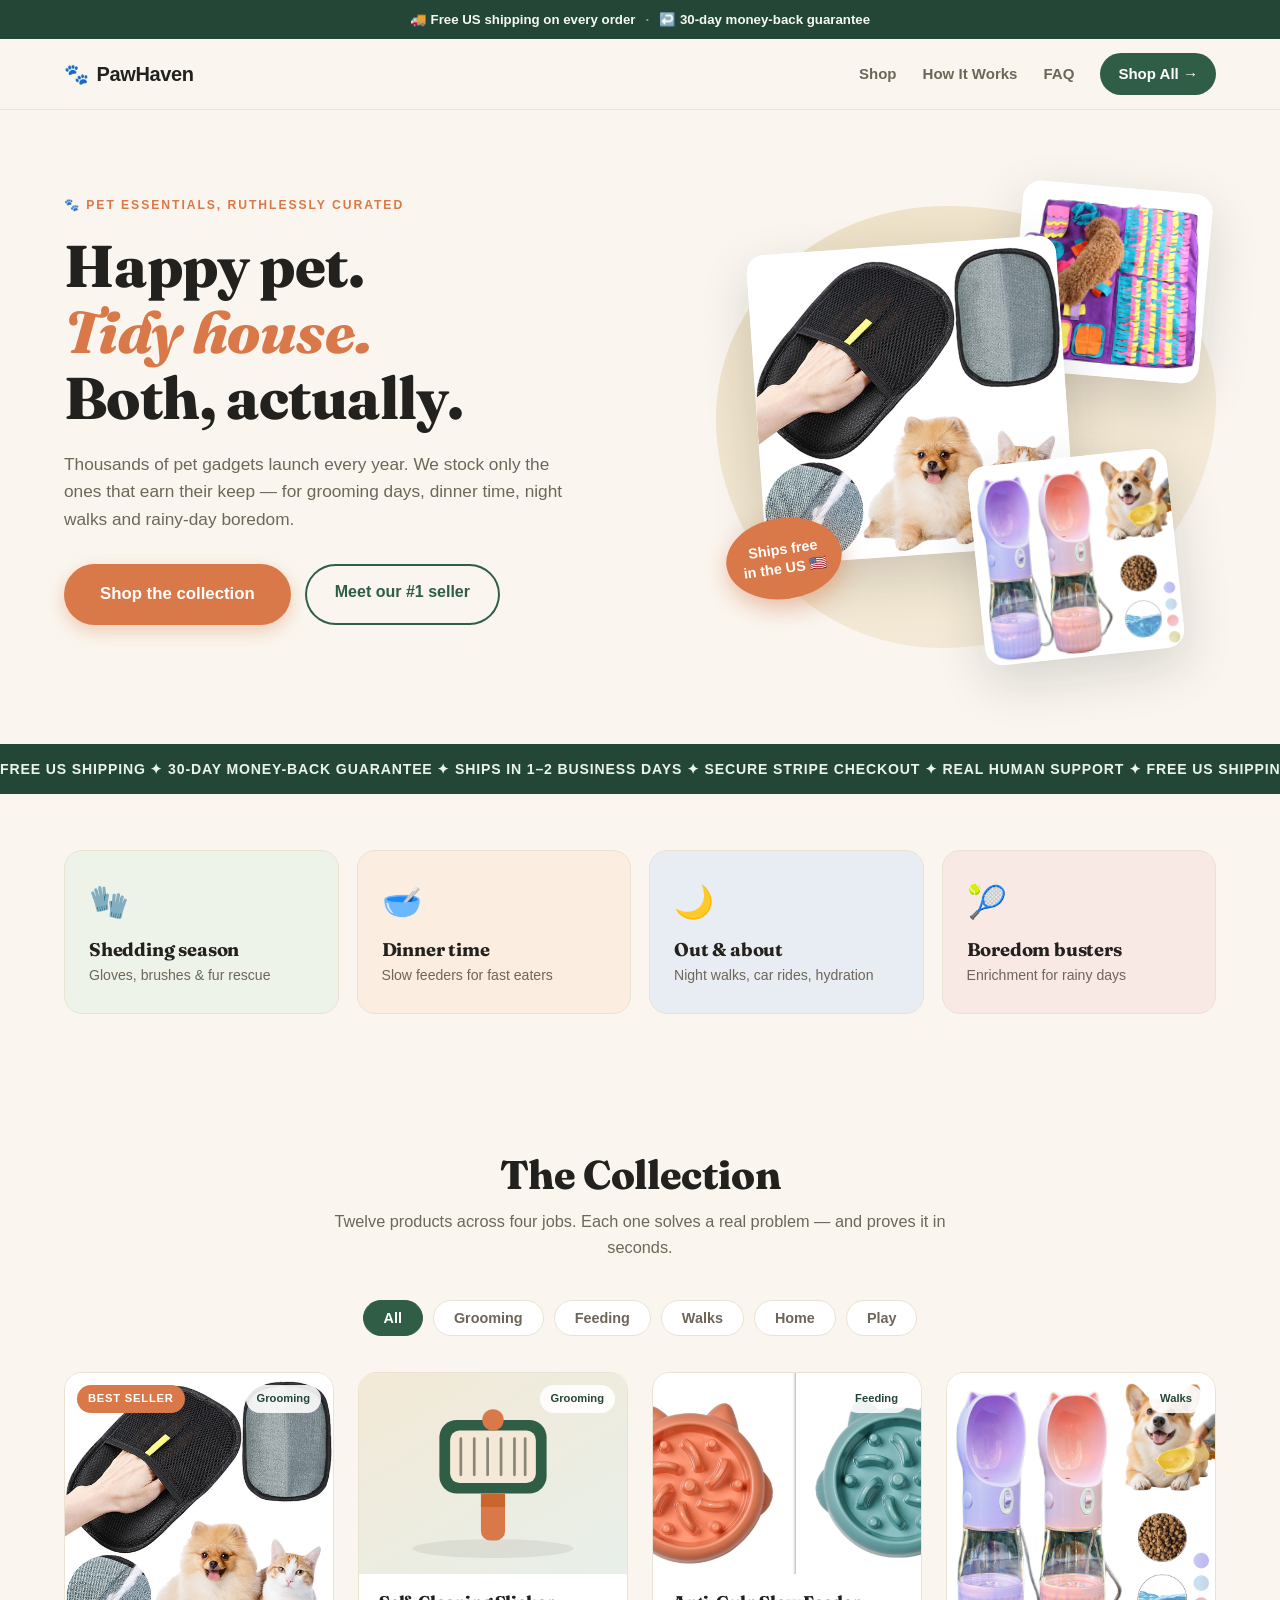
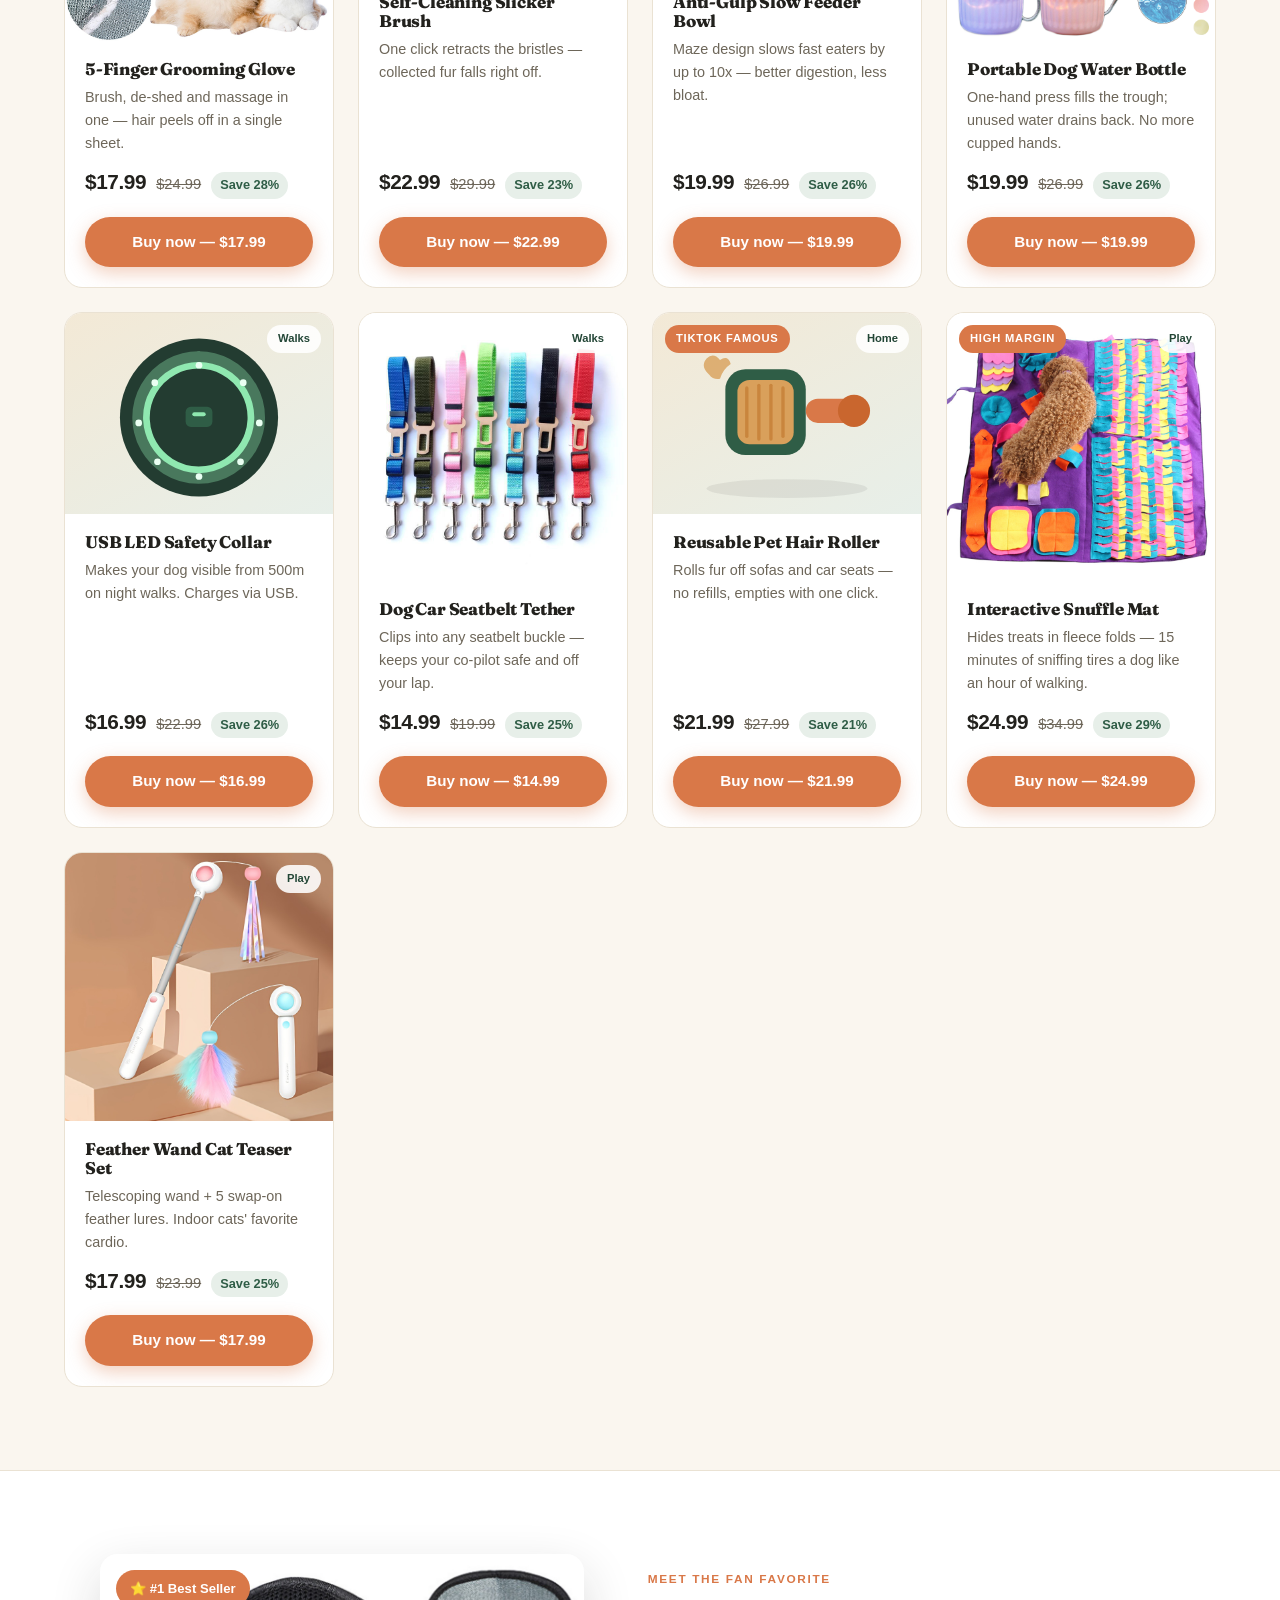
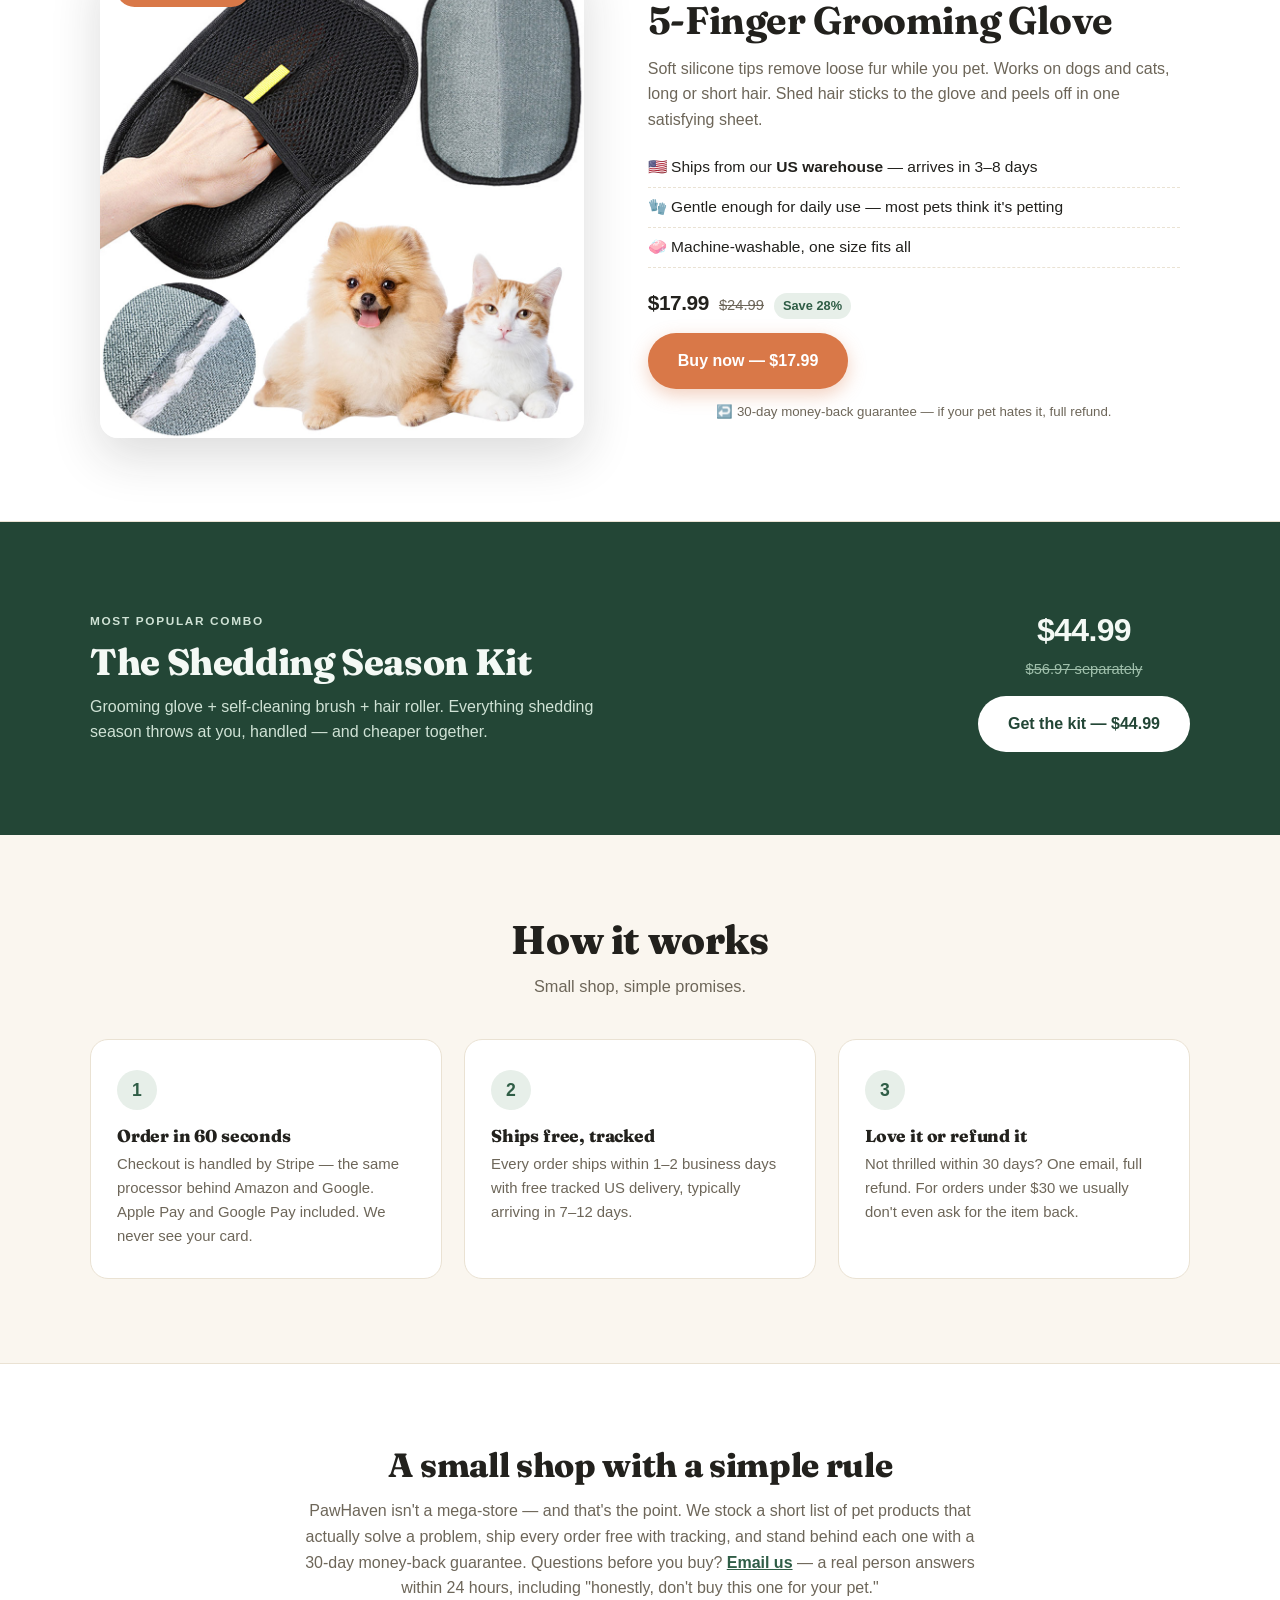
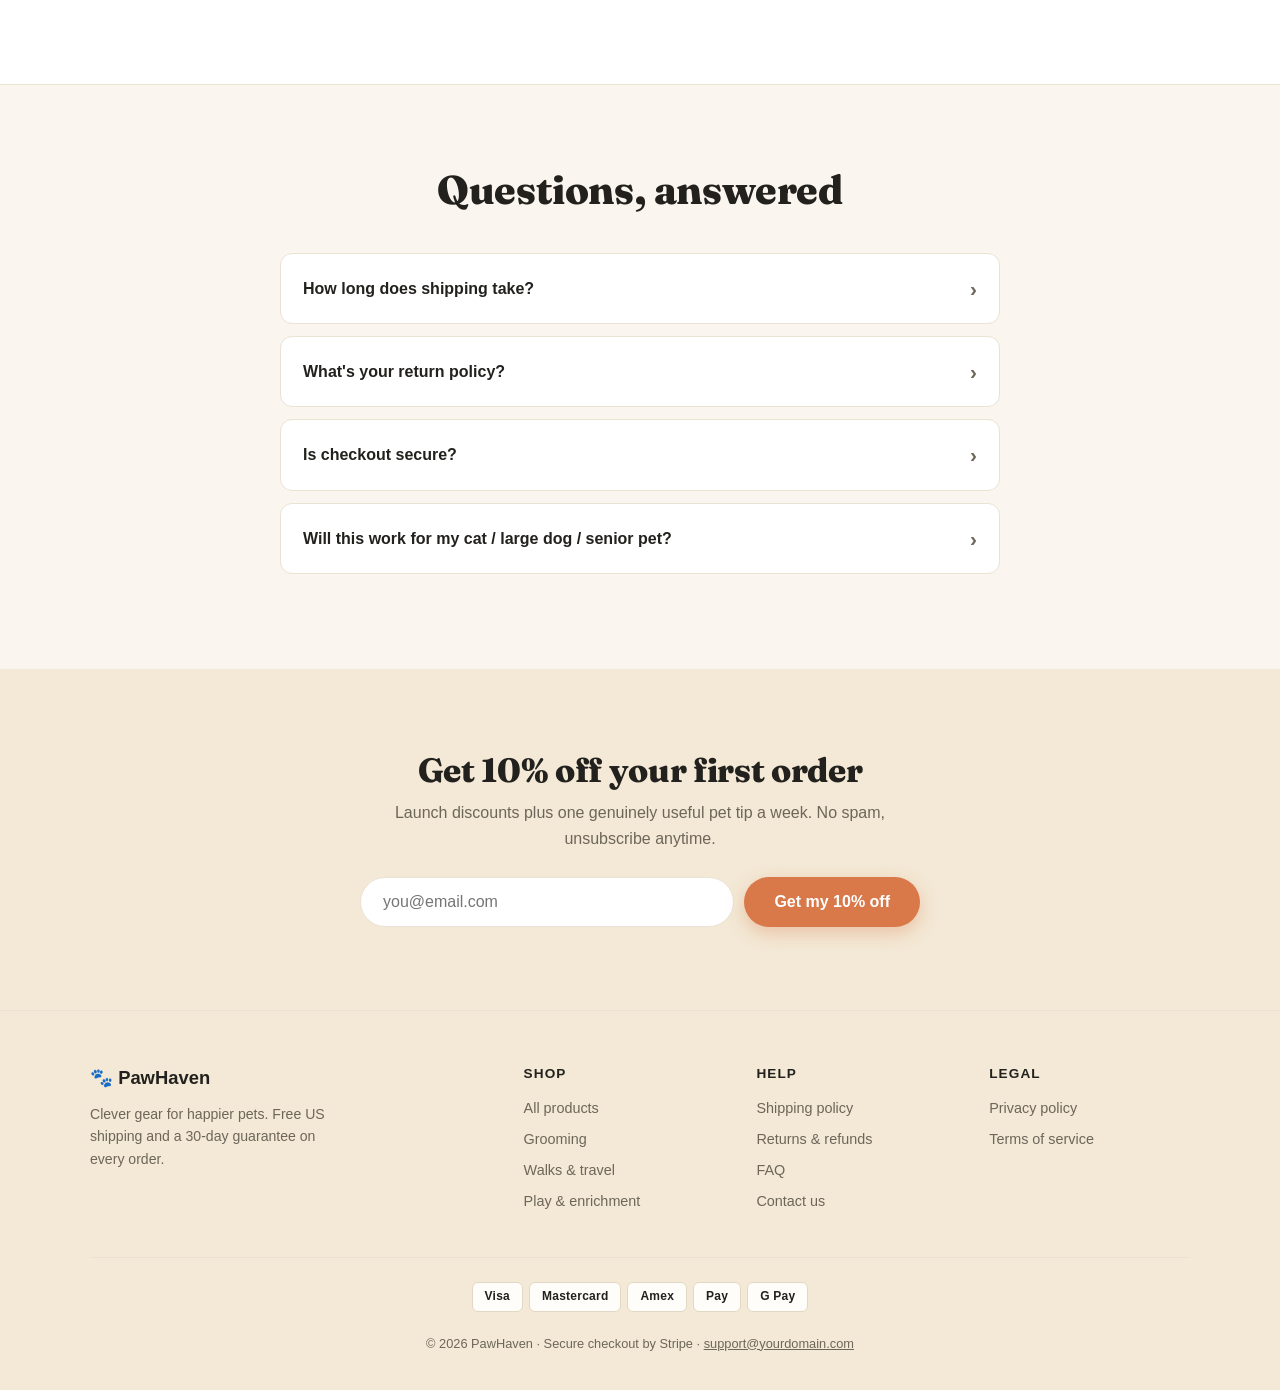
==== commit 81afd528: "Self-host real CJ product photos; fix mismatched images - Download and self-host 6 real product phot" ====
--- a/index.html
+++ b/index.html
@@ -38,13 +38,13 @@
     <div class="hero-art">
       <div class="collage">
         <figure class="collage-item ci-main">
-          <img src="https://oss-cf.cjdropshipping.com/product/2025/05/26/06/6b2a1028-7824-48d5-ab95-a342d69ec7cc.jpg" alt="Pet grooming glove" onerror="this.onerror=null;this.src='assets/img/grooming-glove.svg'" />
+          <img src="assets/img/photos/grooming-glove.jpg" alt="Pet grooming glove" onerror="this.onerror=null;this.src='assets/img/grooming-glove.svg'" />
         </figure>
         <figure class="collage-item ci-top">
-          <img src="https://cf.cjdropshipping.com/15576768/576989341406.jpg" alt="Snuffle mat" onerror="this.onerror=null;this.src='assets/img/snuffle-mat.svg'" />
+          <img src="assets/img/photos/snuffle-mat.jpg" alt="Snuffle mat" onerror="this.onerror=null;this.src='assets/img/snuffle-mat.svg'" />
         </figure>
         <figure class="collage-item ci-bottom">
-          <img src="https://cf.cjdropshipping.com/16986240/1718893321465761792.jpg" alt="Pet hair roller" onerror="this.onerror=null;this.src='assets/img/hair-roller.svg'" />
+          <img src="assets/img/photos/water-bottle.jpg" alt="Portable dog water bottle" onerror="this.onerror=null;this.src='assets/img/water-bottle.svg'" />
         </figure>
         <div class="collage-sticker">Ships free<br />in the US 🇺🇸</div>
       </div>
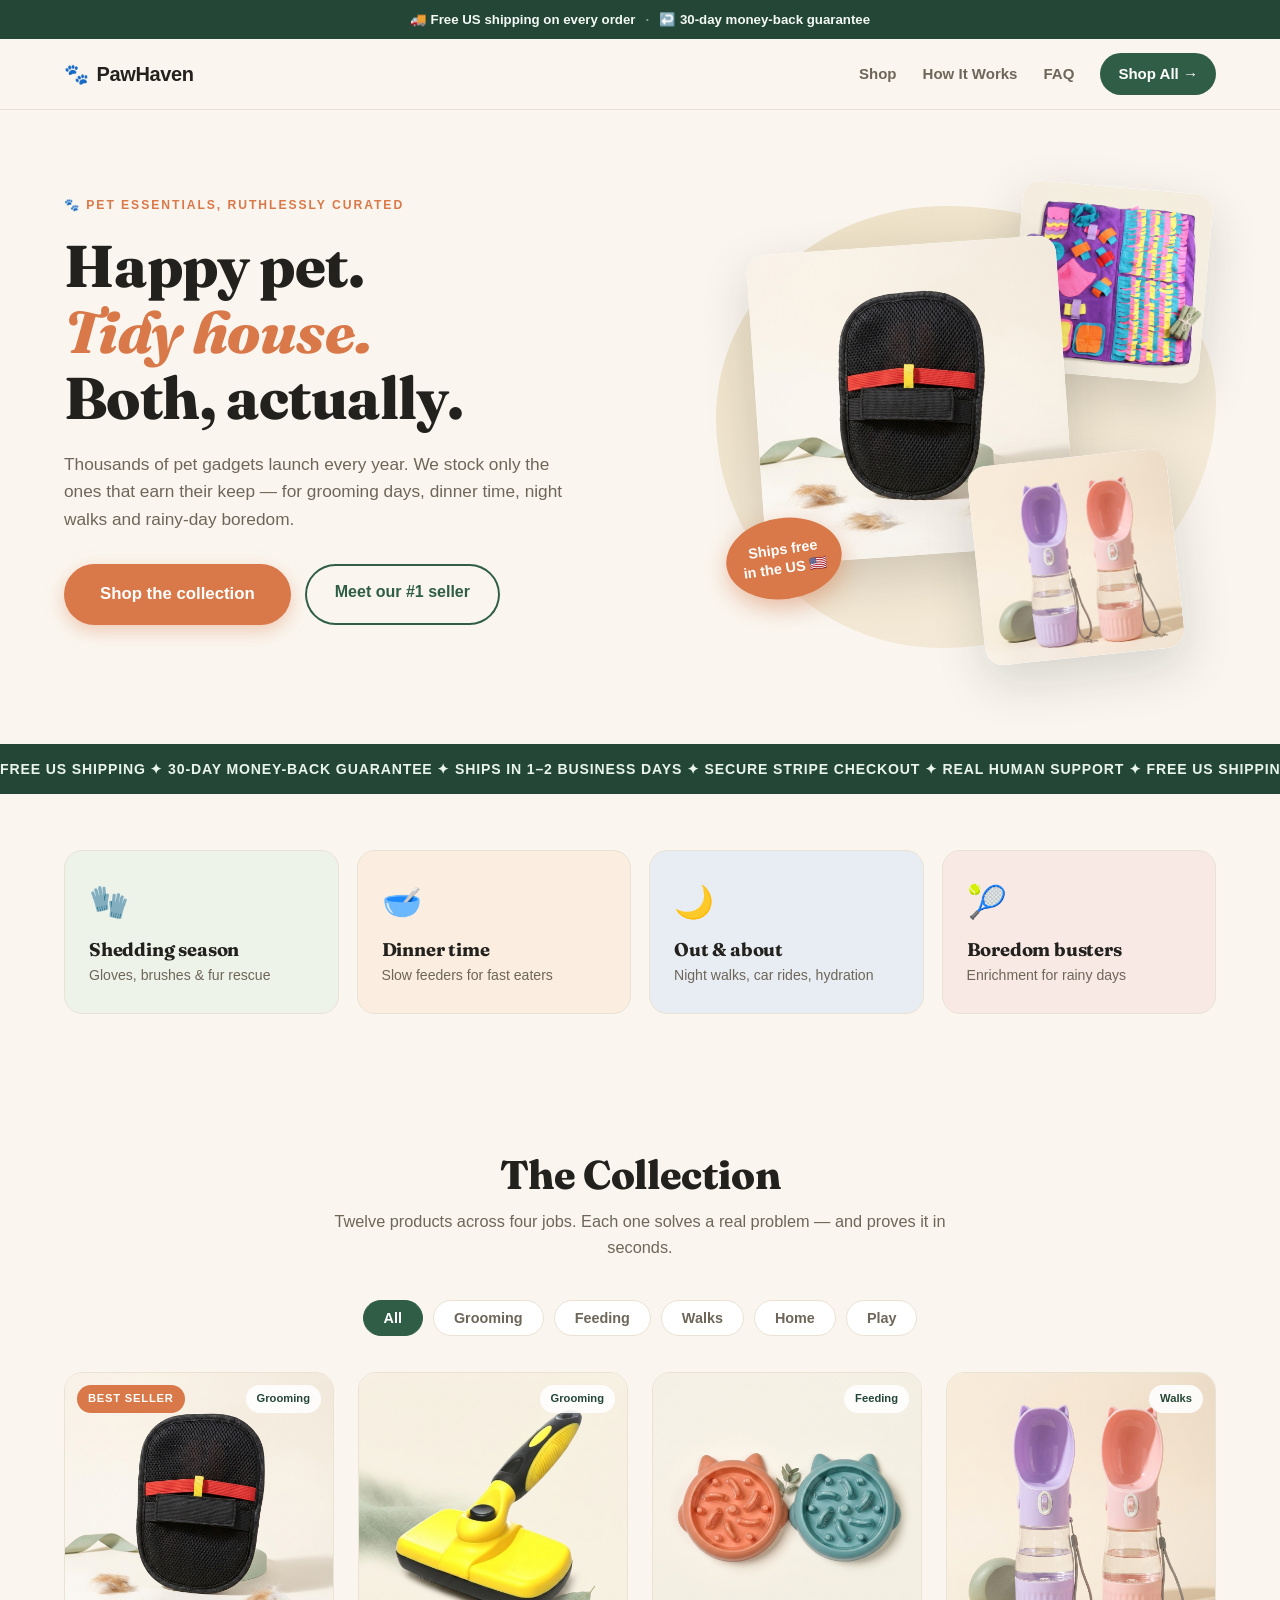
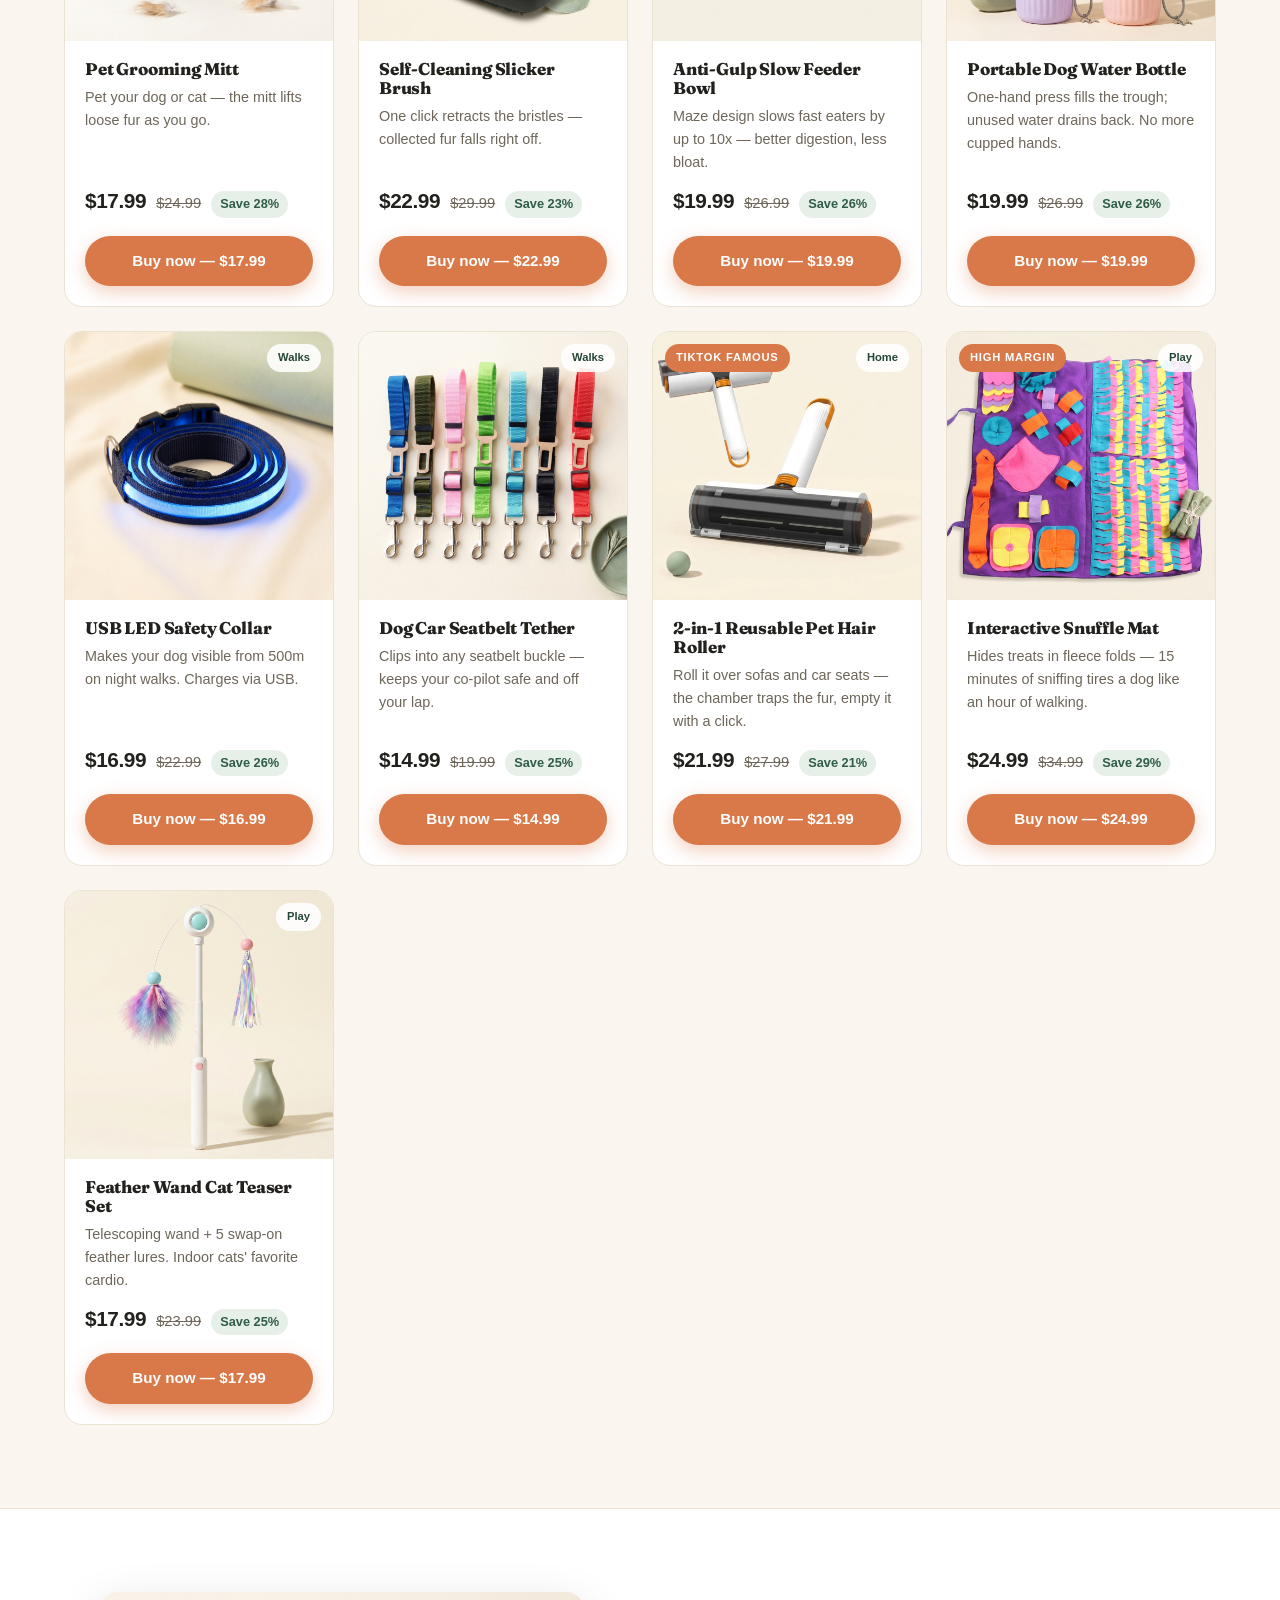
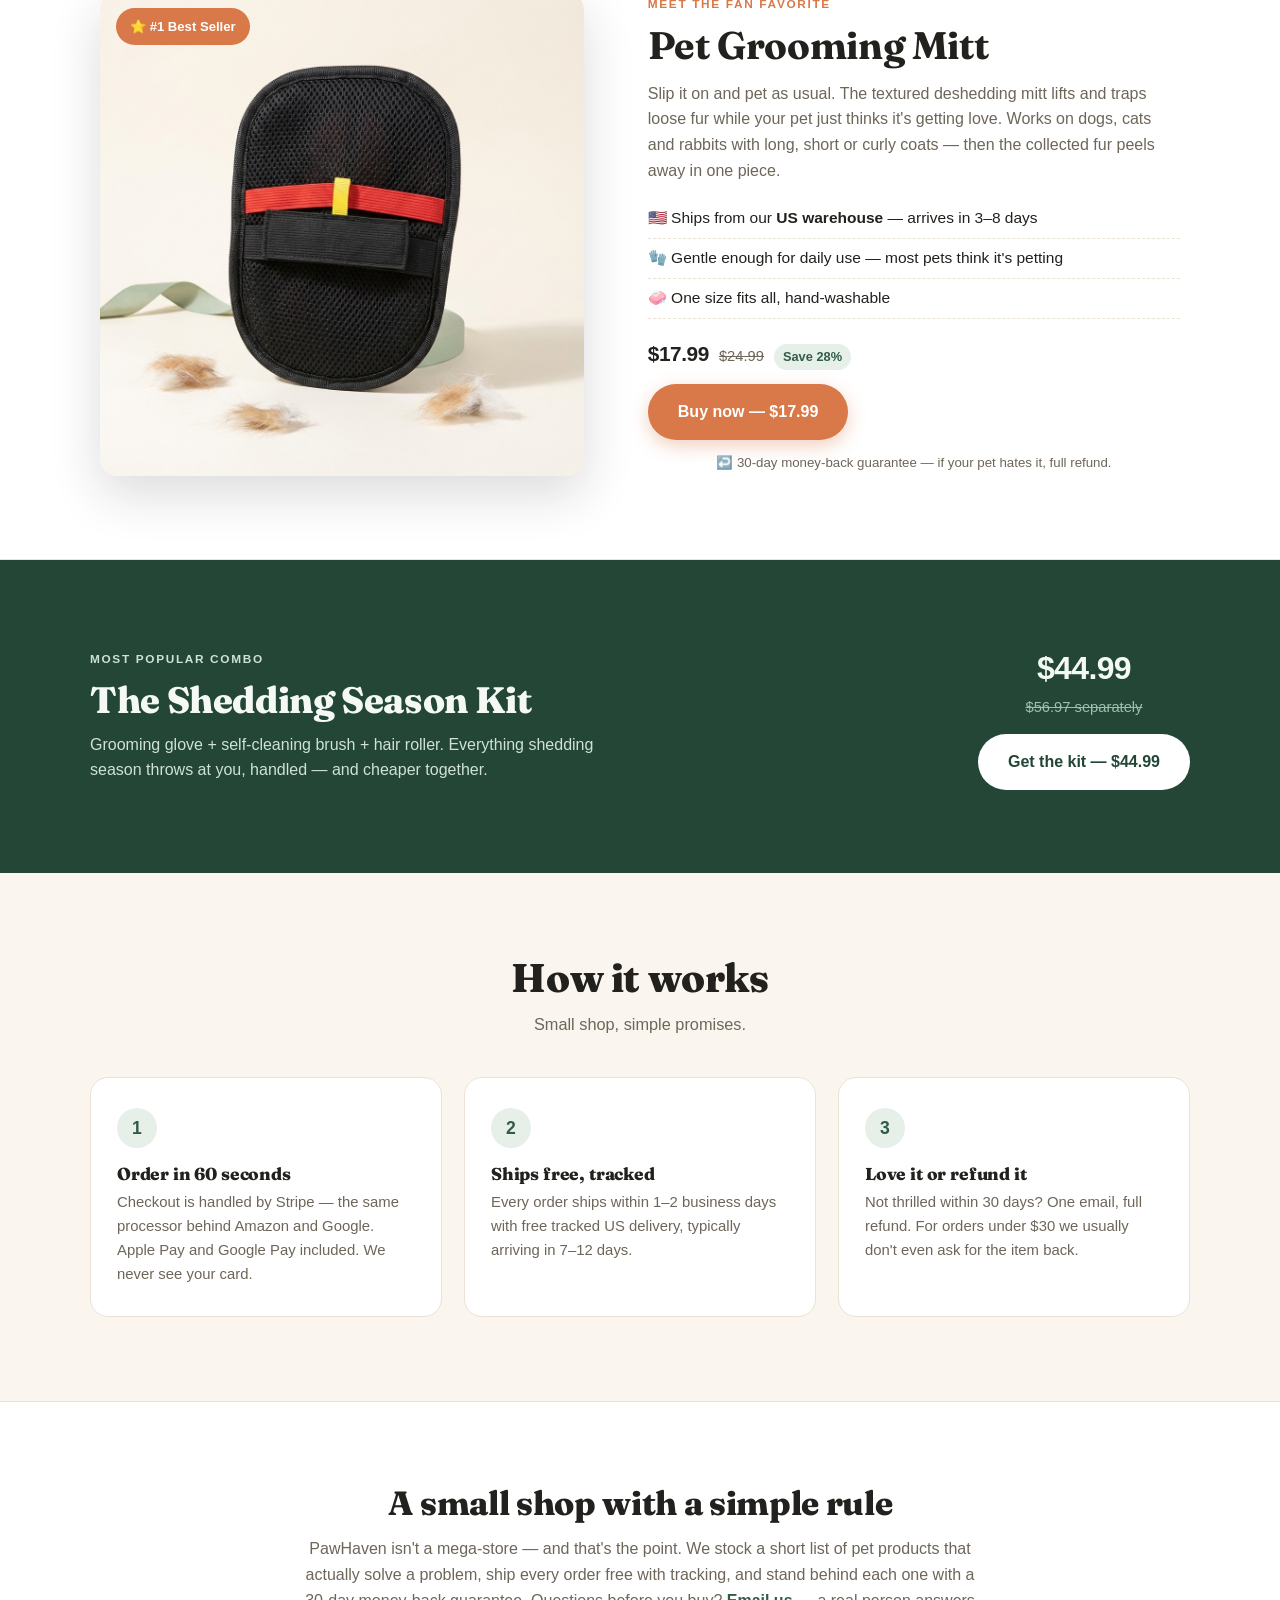
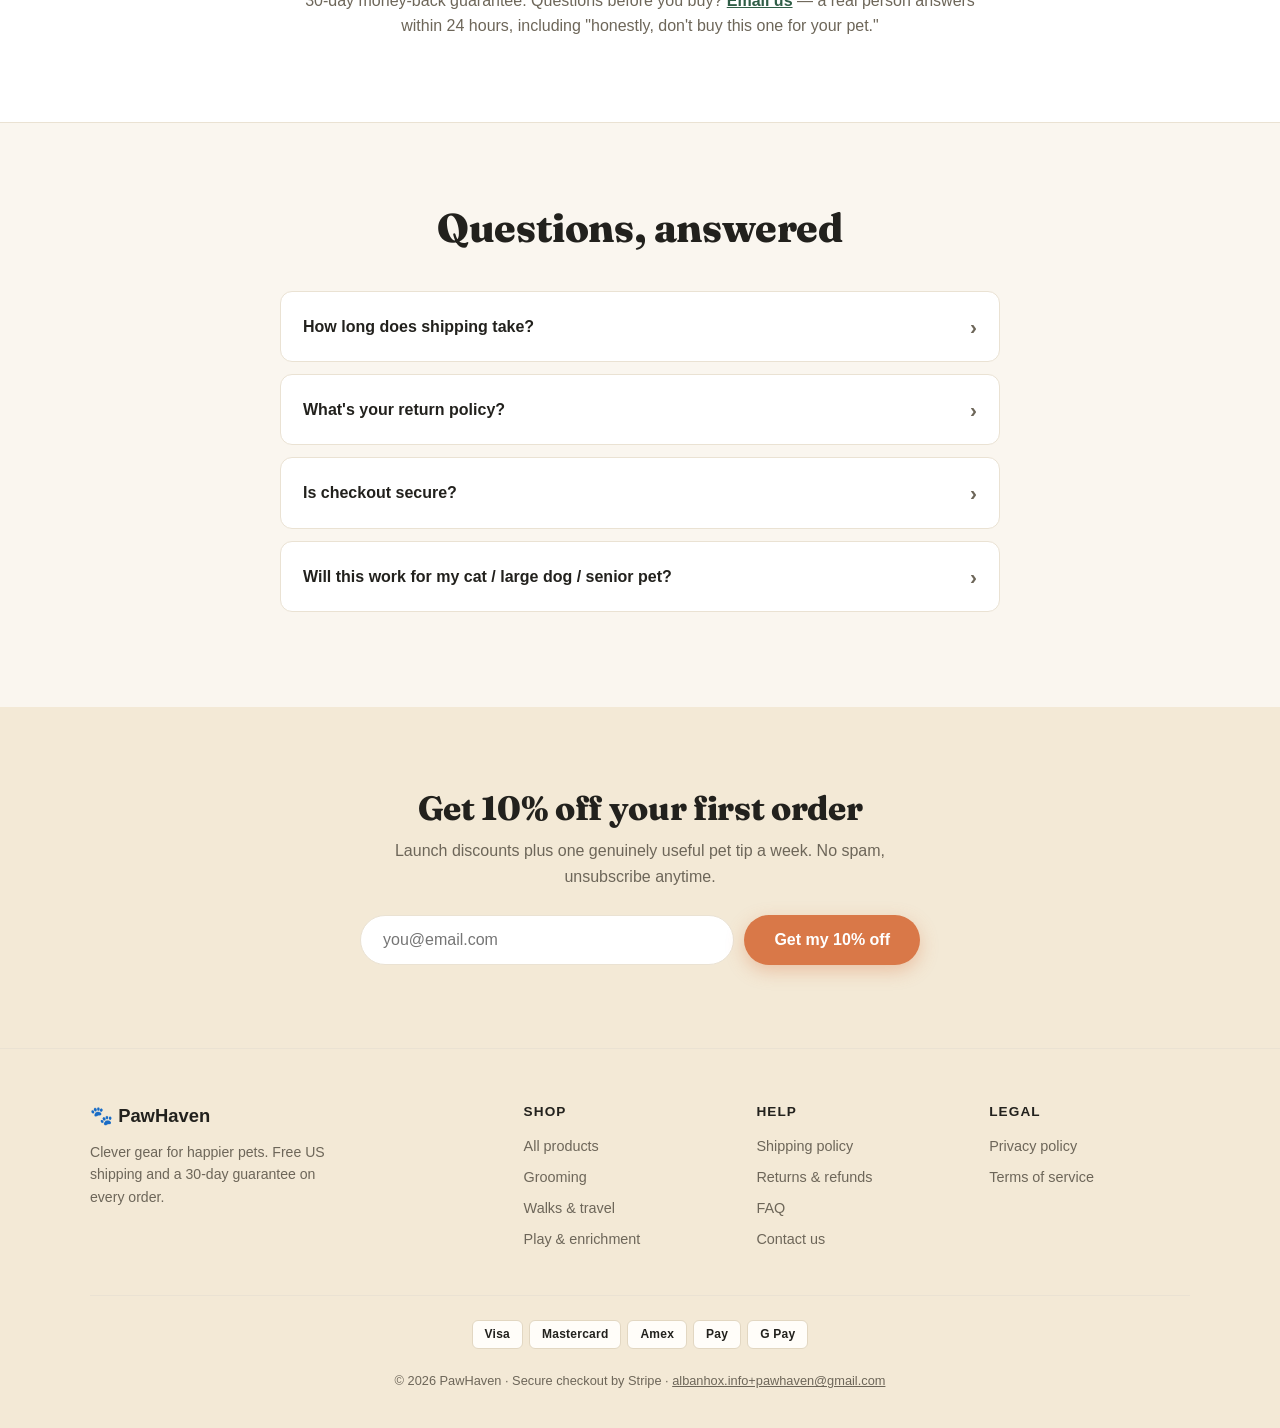
==== commit 54713974: "Wire in real support email (Gmail alias) across site and policies Co-Authored-By: Claude Fable 5 <no" ====
--- a/index.html
+++ b/index.html
@@ -164,7 +164,7 @@
     </div>
     <div class="footer-bottom">
       <span class="pay-chip">Visa</span><span class="pay-chip">Mastercard</span><span class="pay-chip">Amex</span><span class="pay-chip"> Pay</span><span class="pay-chip">G&nbsp;Pay</span>
-      <p class="footer-fine">© 2026 PawHaven · Secure checkout by Stripe · <a href="mailto:support@yourdomain.com">support@yourdomain.com</a></p>
+      <p class="footer-fine">© 2026 PawHaven · Secure checkout by Stripe · <a href="mailto:albanhox.info+pawhaven@gmail.com">albanhox.info+pawhaven@gmail.com</a></p>
     </div>
   </footer>
 
--- a/assets/css/style.css
+++ b/assets/css/style.css
@@ -224,7 +224,14 @@
 .modal-backdrop[hidden] { display: none; }
 .modal-backdrop { position: fixed; inset: 0; background: rgba(34, 33, 29, 0.55); display: grid; place-items: center; padding: 20px; z-index: 100; }
 .modal { background: var(--surface); border-radius: var(--radius); max-width: 840px; width: 100%; max-height: 90vh; overflow-y: auto; display: grid; grid-template-columns: 1fr 1fr; position: relative; }
-.modal .product-media { aspect-ratio: auto; min-height: 340px; }
+.modal-gallery { display: flex; flex-direction: column; }
+.modal .product-media { aspect-ratio: 1 / 1; }
+.modal .modal-main img { object-fit: cover; }
+.modal-thumbs { display: flex; gap: 8px; padding: 12px; flex-wrap: wrap; }
+.modal-thumb { width: 64px; height: 64px; border-radius: 10px; overflow: hidden; border: 2px solid var(--line); background: #fff; cursor: pointer; padding: 0; transition: border-color 0.15s; }
+.modal-thumb.active { border-color: var(--green); }
+.modal-thumb:hover { border-color: var(--terra); }
+.modal-thumb img { width: 100%; height: 100%; object-fit: cover; }
 .modal-content { padding: 34px; display: flex; flex-direction: column; gap: 14px; }
 .modal-content h3 { font-size: 1.5rem; font-weight: 800; }
 .modal-content ul { padding-left: 20px; color: var(--ink-soft); font-size: 0.95rem; }
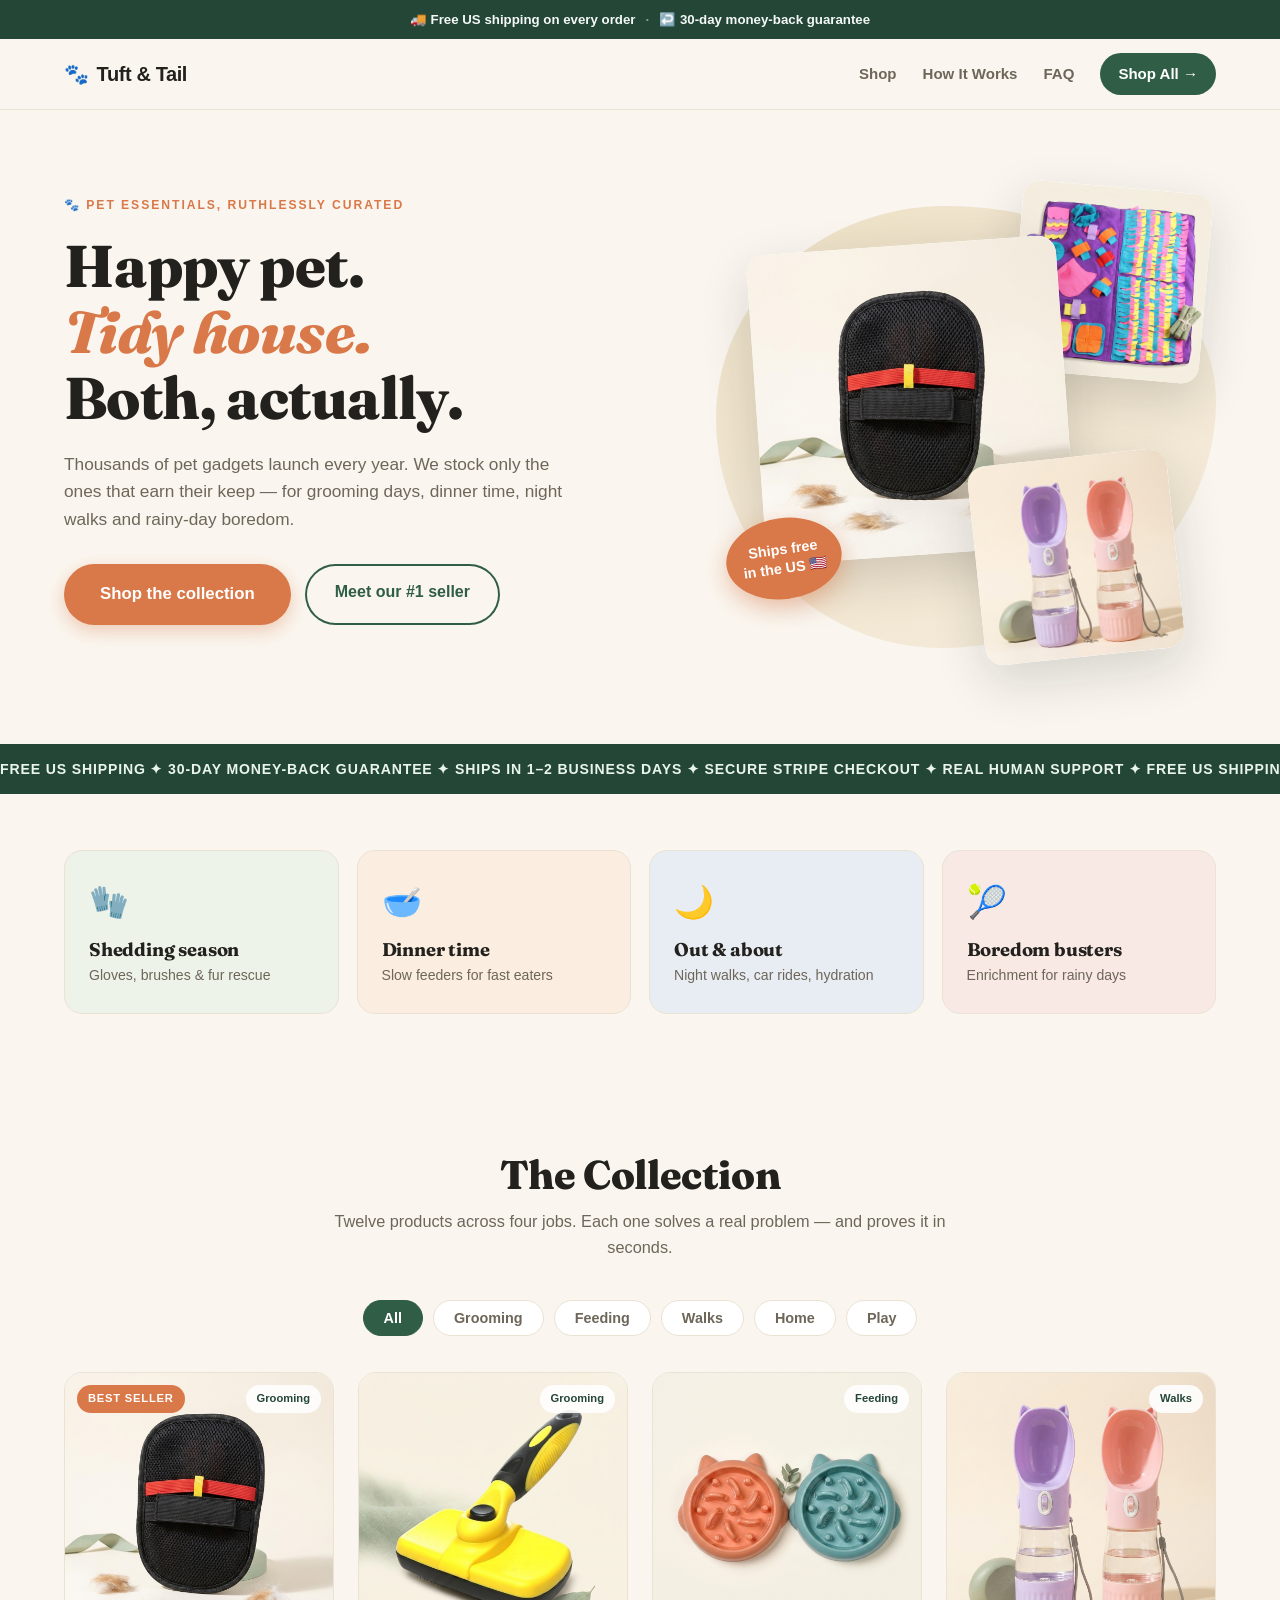
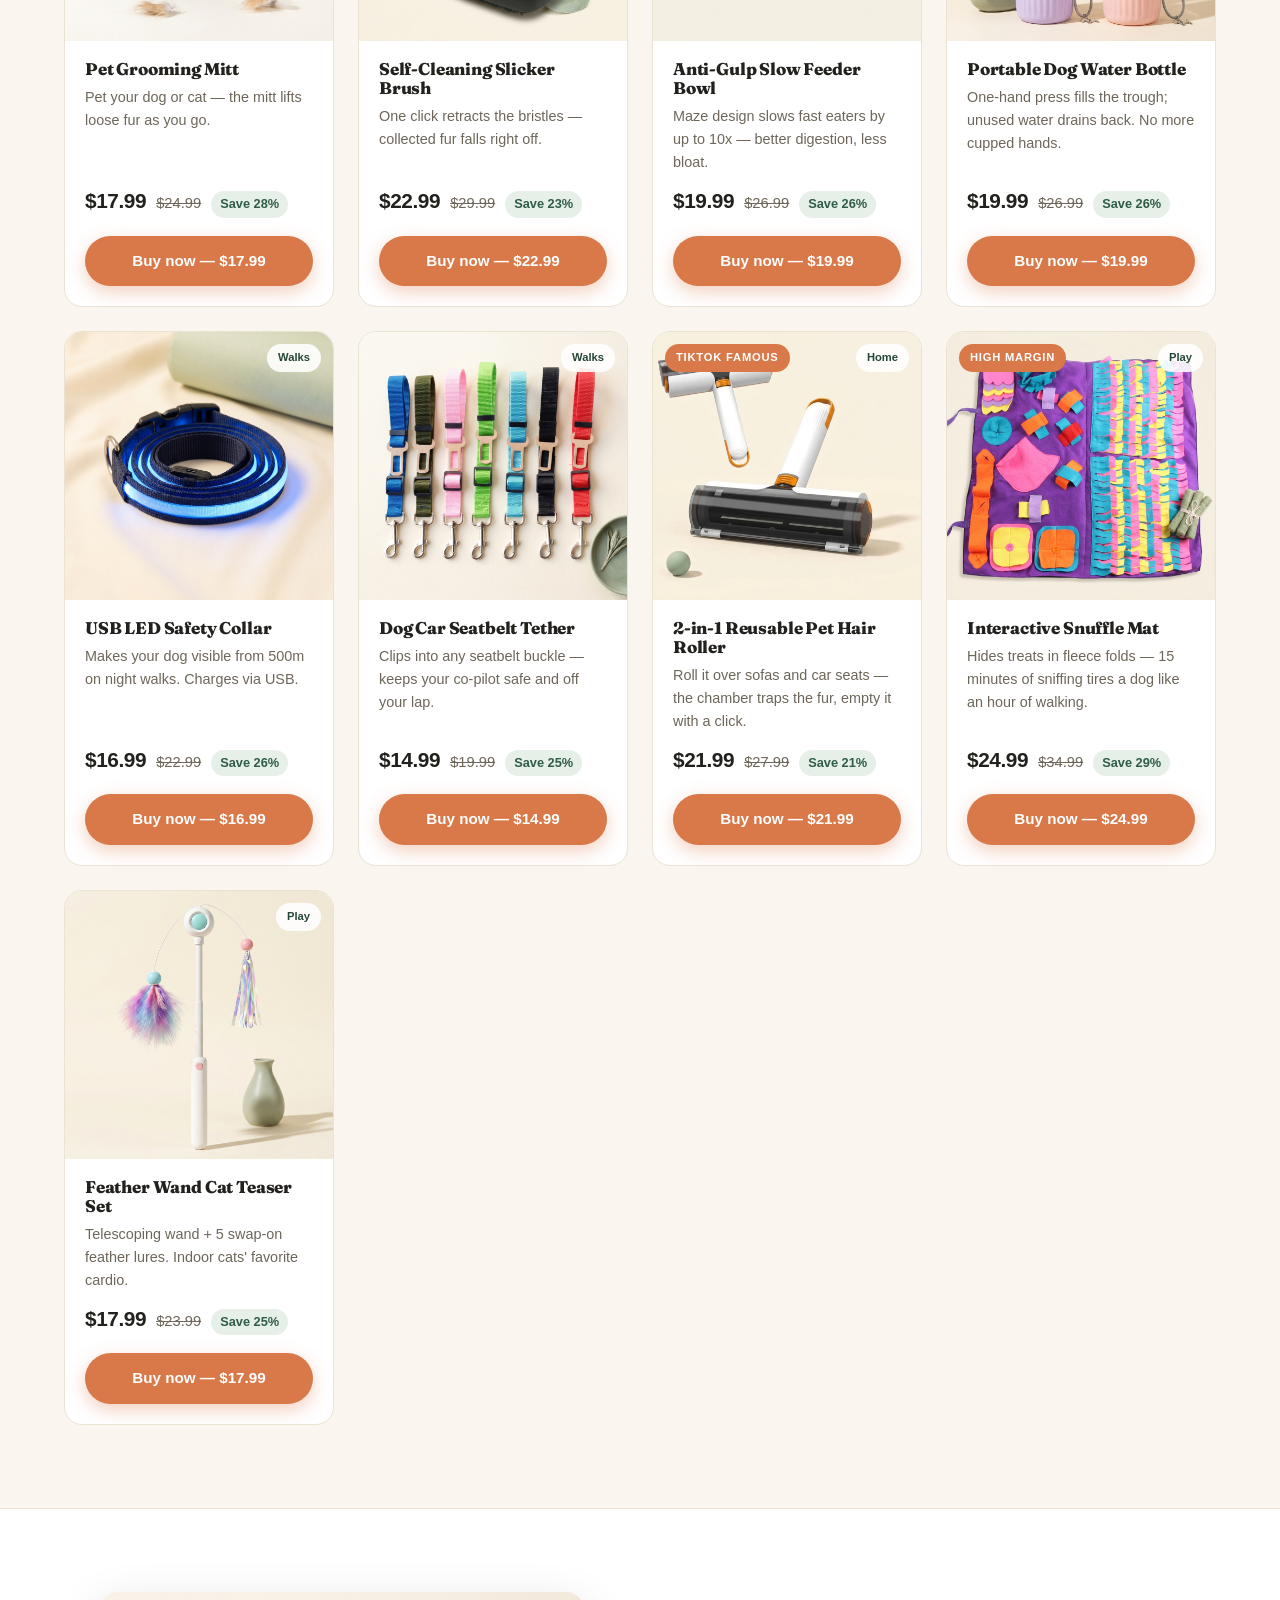
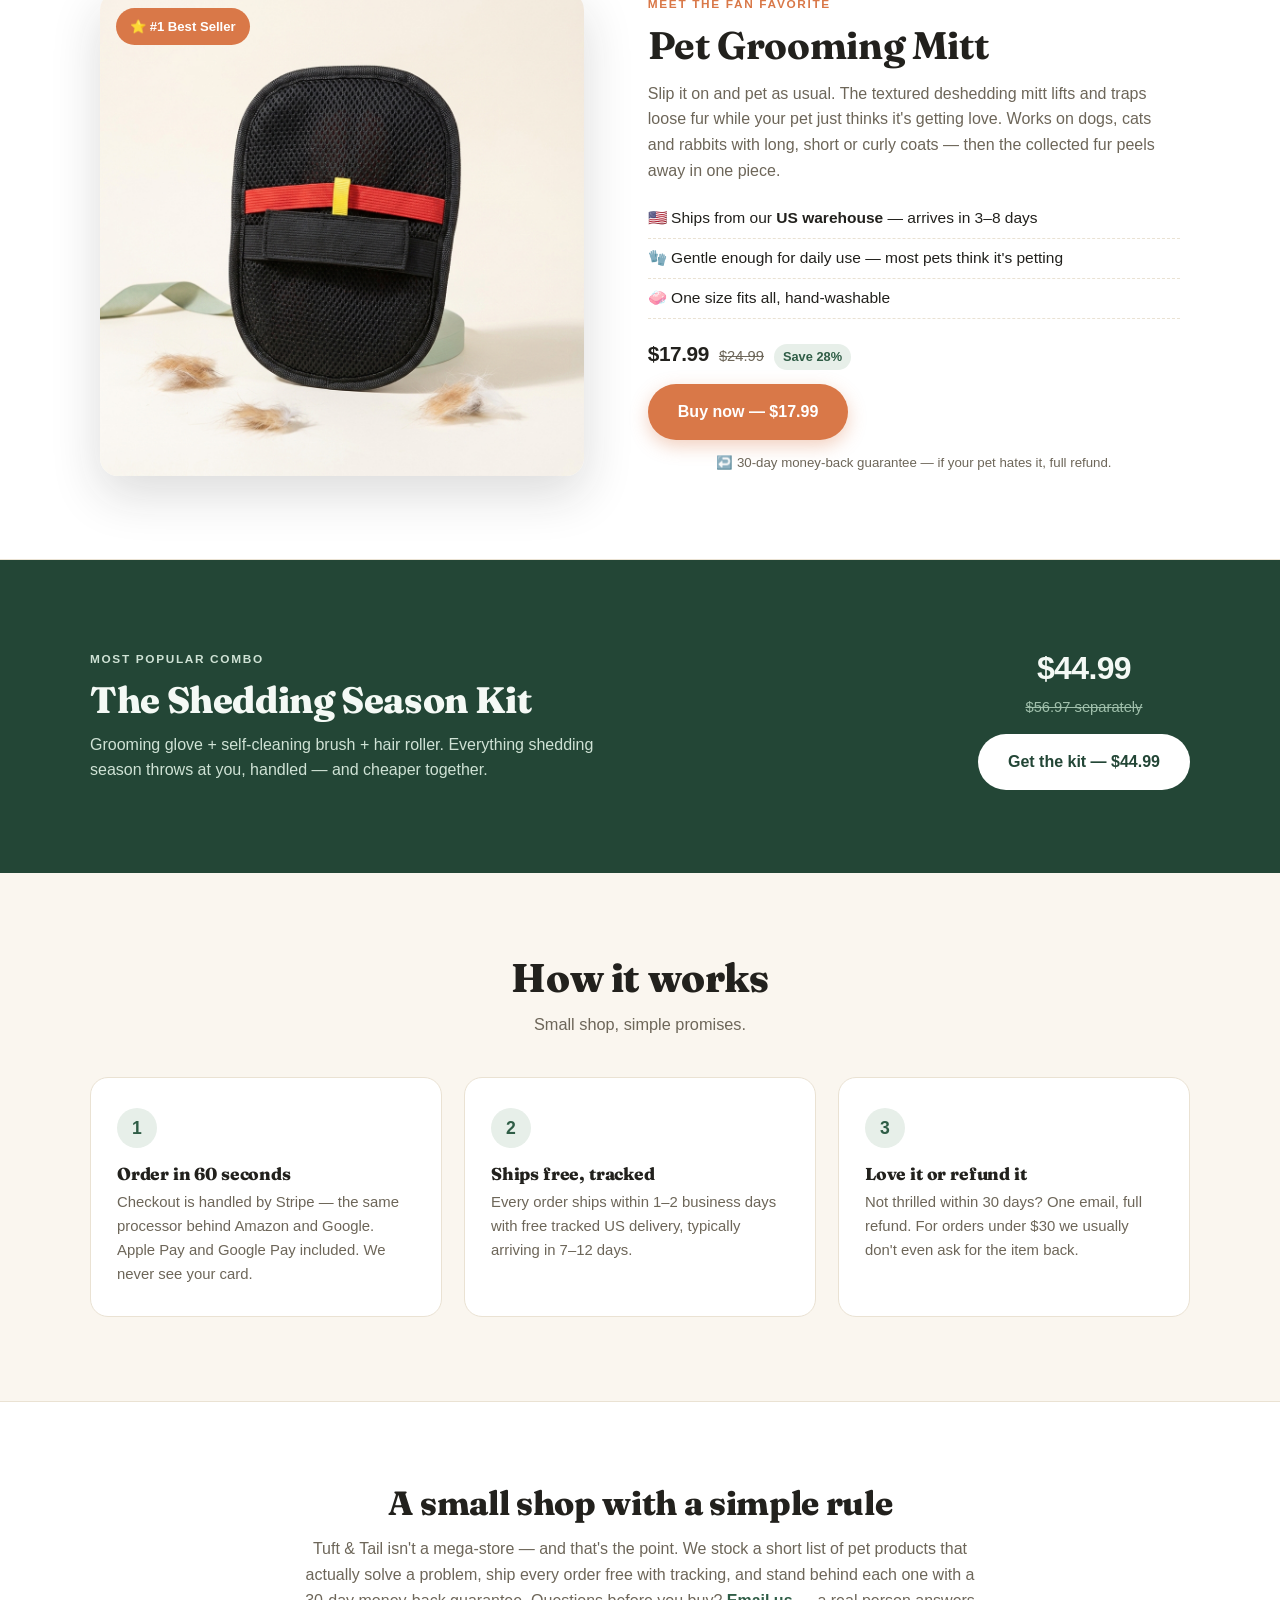
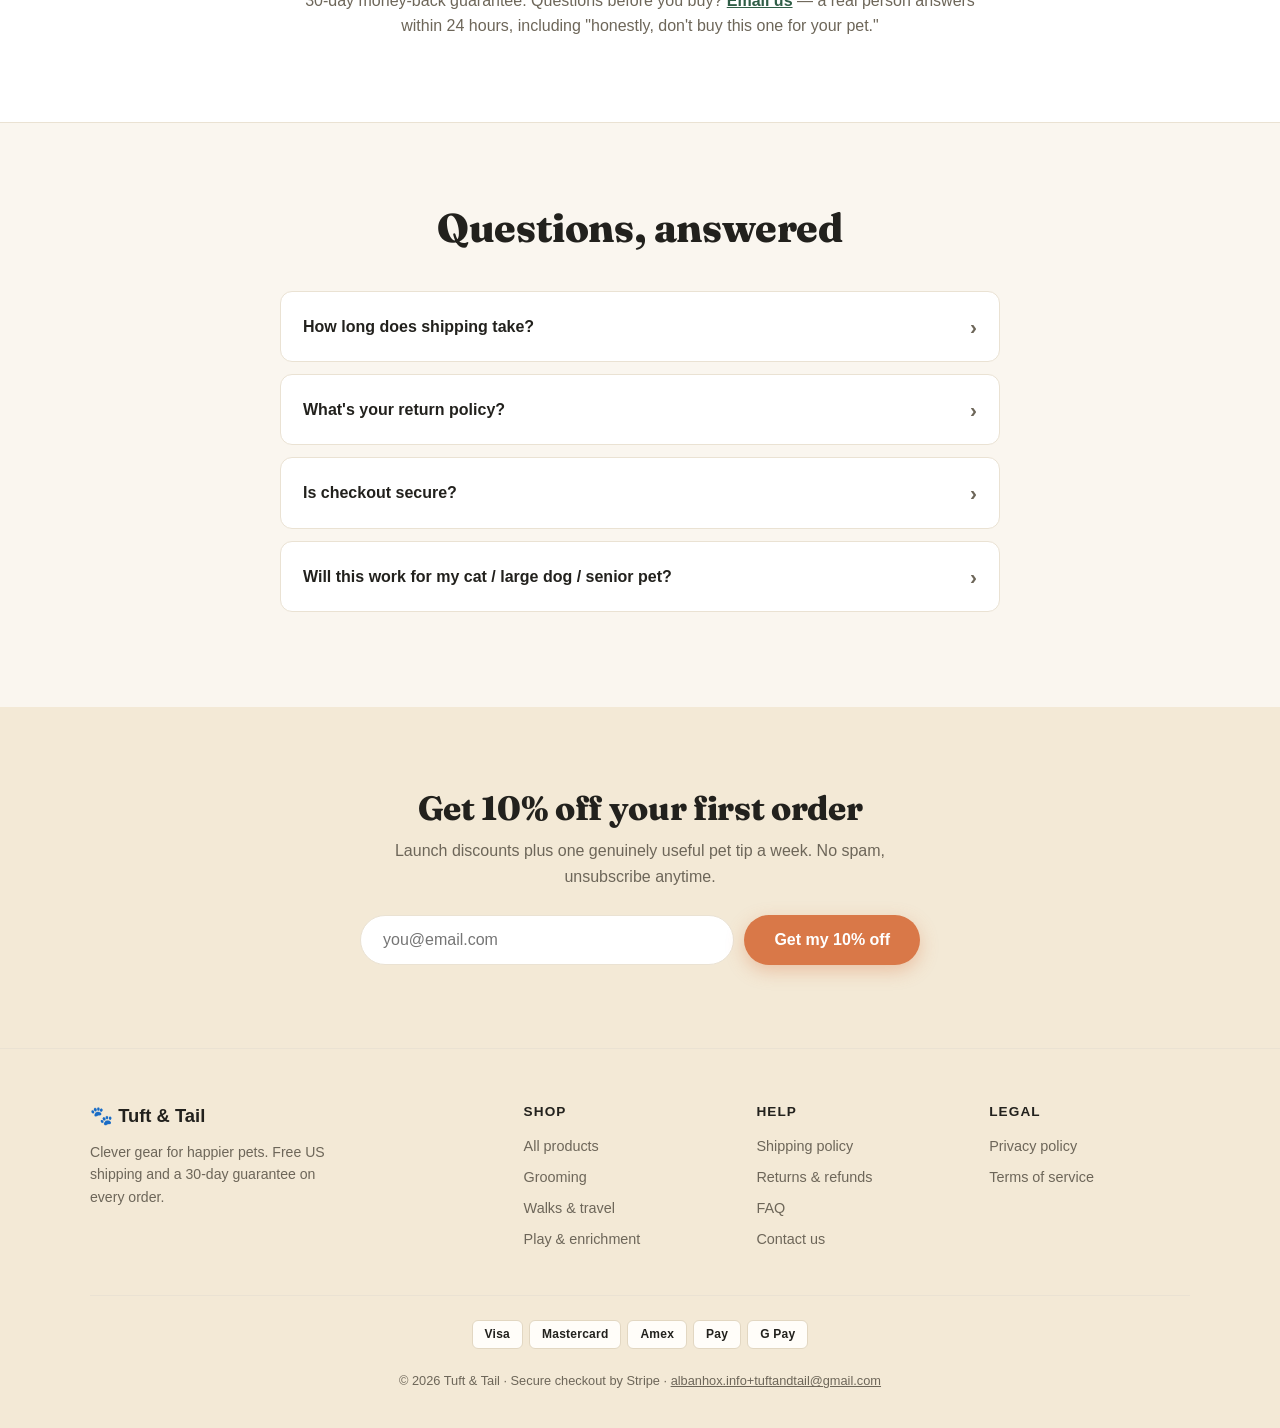
==== commit bce31fff: "Rebrand store from PawHaven to Tuft & Tail Update brand name across storefront, policies, config, su" ====
--- a/index.html
+++ b/index.html
@@ -3,7 +3,7 @@
 <head>
   <meta charset="UTF-8" />
   <meta name="viewport" content="width=device-width, initial-scale=1.0" />
-  <title>PawHaven — Clever Gear for Happier Pets</title>
+  <title>Tuft &amp; Tail — Clever Gear for Happier Pets</title>
   <meta name="description" content="12 tested pet essentials: grooming, feeding, walks, play. Free US shipping and a 30-day guarantee on every order." />
   <link rel="preconnect" href="https://fonts.googleapis.com" />
   <link rel="preconnect" href="https://fonts.gstatic.com" crossorigin />
@@ -16,7 +16,7 @@
   <div class="announcement"><span>🚚 Free US shipping on every order</span><span class="dot">·</span><span>↩️ 30-day money-back guarantee</span></div>
 
   <header class="site-header" id="top">
-    <a class="logo" href="#top"><span class="logo-mark">🐾</span><span class="logo-name">PawHaven</span></a>
+    <a class="logo" href="#top"><span class="logo-mark">🐾</span><span class="logo-name">Tuft &amp; Tail</span></a>
     <nav>
       <a href="#products">Shop</a>
       <a href="#how">How It Works</a>
@@ -109,7 +109,7 @@
     <section class="about-section">
       <div class="about-inner">
         <h2>A small shop with a simple rule</h2>
-        <p>PawHaven isn't a mega-store — and that's the point. We stock a short list of pet products that actually solve a problem, ship every order free with tracking, and stand behind each one with a 30-day money-back guarantee. Questions before you buy? <a href="policies.html#contact">Email us</a> — a real person answers within 24 hours, including "honestly, don't buy this one for your pet."</p>
+        <p>Tuft &amp; Tail isn't a mega-store — and that's the point. We stock a short list of pet products that actually solve a problem, ship every order free with tracking, and stand behind each one with a 30-day money-back guarantee. Questions before you buy? <a href="policies.html#contact">Email us</a> — a real person answers within 24 hours, including "honestly, don't buy this one for your pet."</p>
       </div>
     </section>
 
@@ -139,7 +139,7 @@
   <footer class="site-footer">
     <div class="footer-grid">
       <div class="footer-col footer-about">
-        <div class="footer-brand">🐾 <strong>PawHaven</strong></div>
+        <div class="footer-brand">🐾 <strong>Tuft &amp; Tail</strong></div>
         <p>Clever gear for happier pets. Free US shipping and a 30-day guarantee on every order.</p>
       </div>
       <div class="footer-col">
@@ -164,7 +164,7 @@
     </div>
     <div class="footer-bottom">
       <span class="pay-chip">Visa</span><span class="pay-chip">Mastercard</span><span class="pay-chip">Amex</span><span class="pay-chip"> Pay</span><span class="pay-chip">G&nbsp;Pay</span>
-      <p class="footer-fine">© 2026 PawHaven · Secure checkout by Stripe · <a href="mailto:albanhox.info+pawhaven@gmail.com">albanhox.info+pawhaven@gmail.com</a></p>
+      <p class="footer-fine">© 2026 Tuft &amp; Tail · Secure checkout by Stripe · <a href="mailto:albanhox.info+tuftandtail@gmail.com">albanhox.info+tuftandtail@gmail.com</a></p>
     </div>
   </footer>
 
